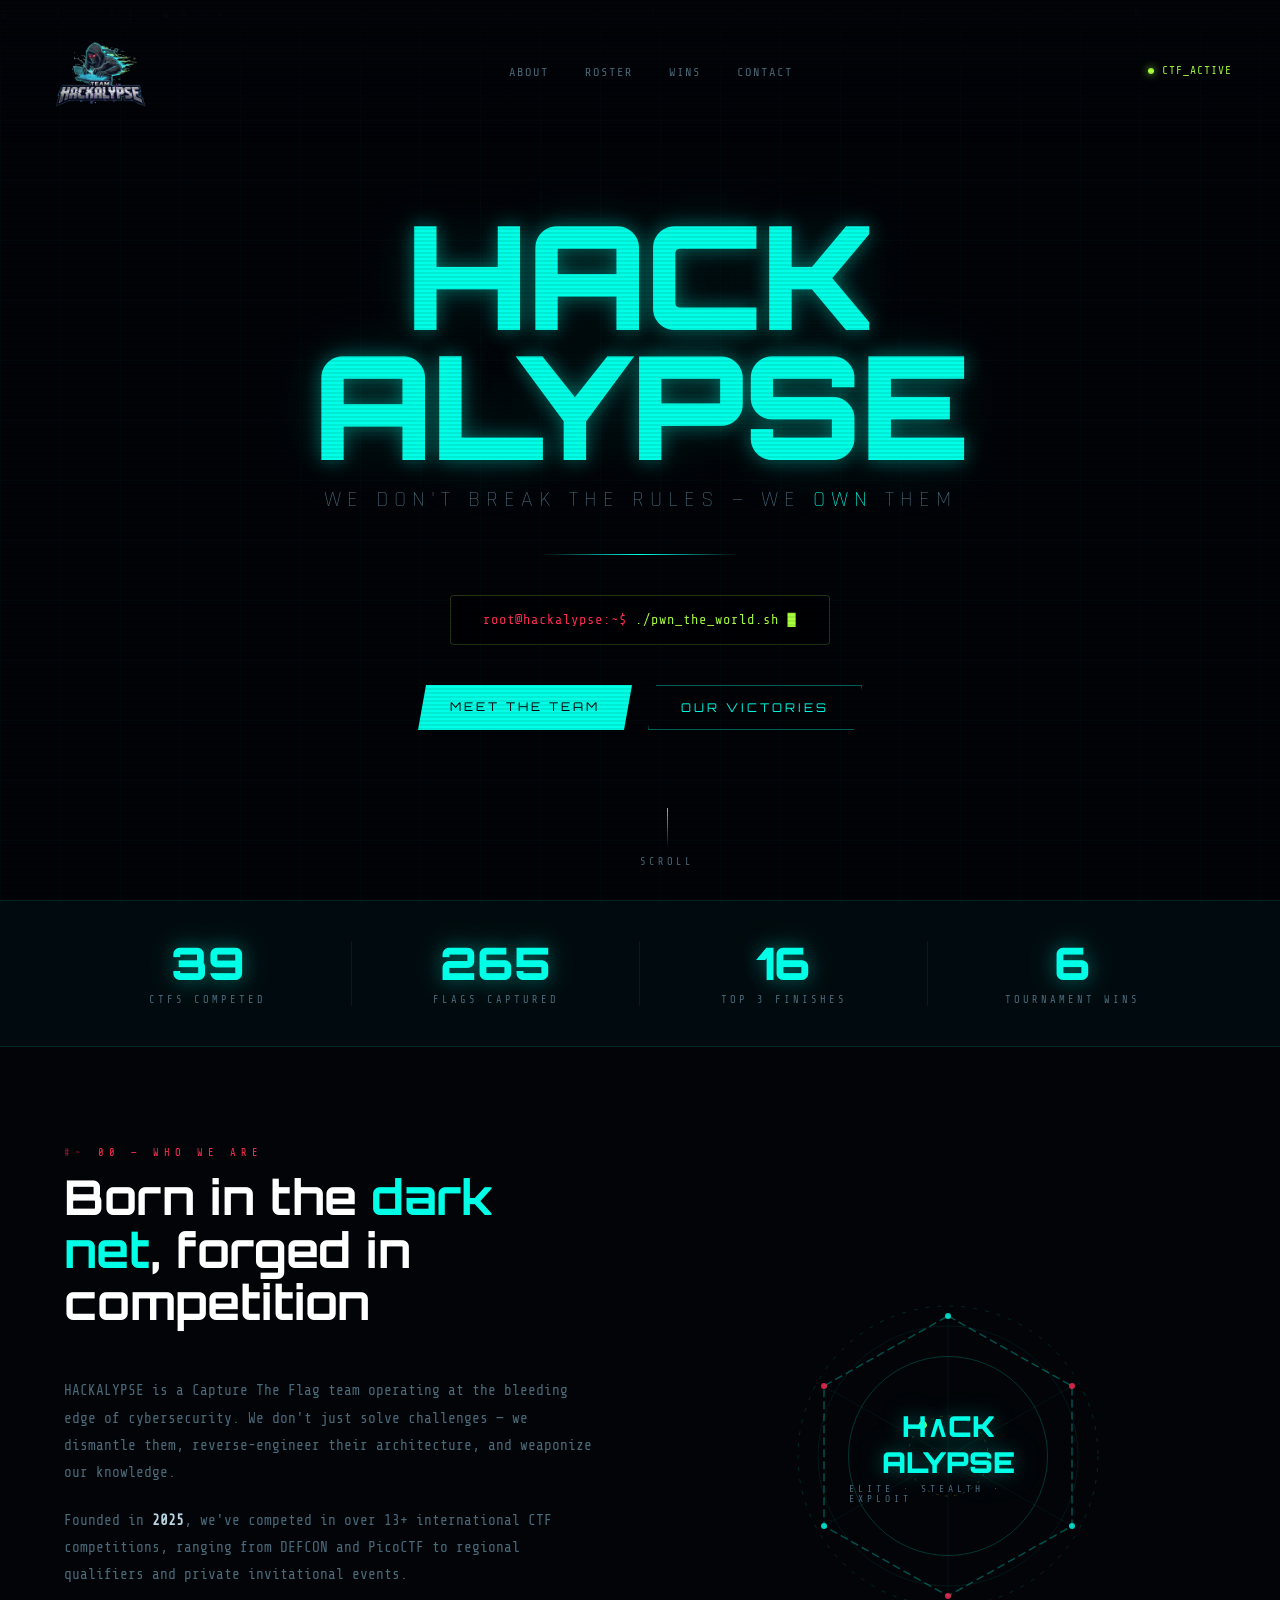
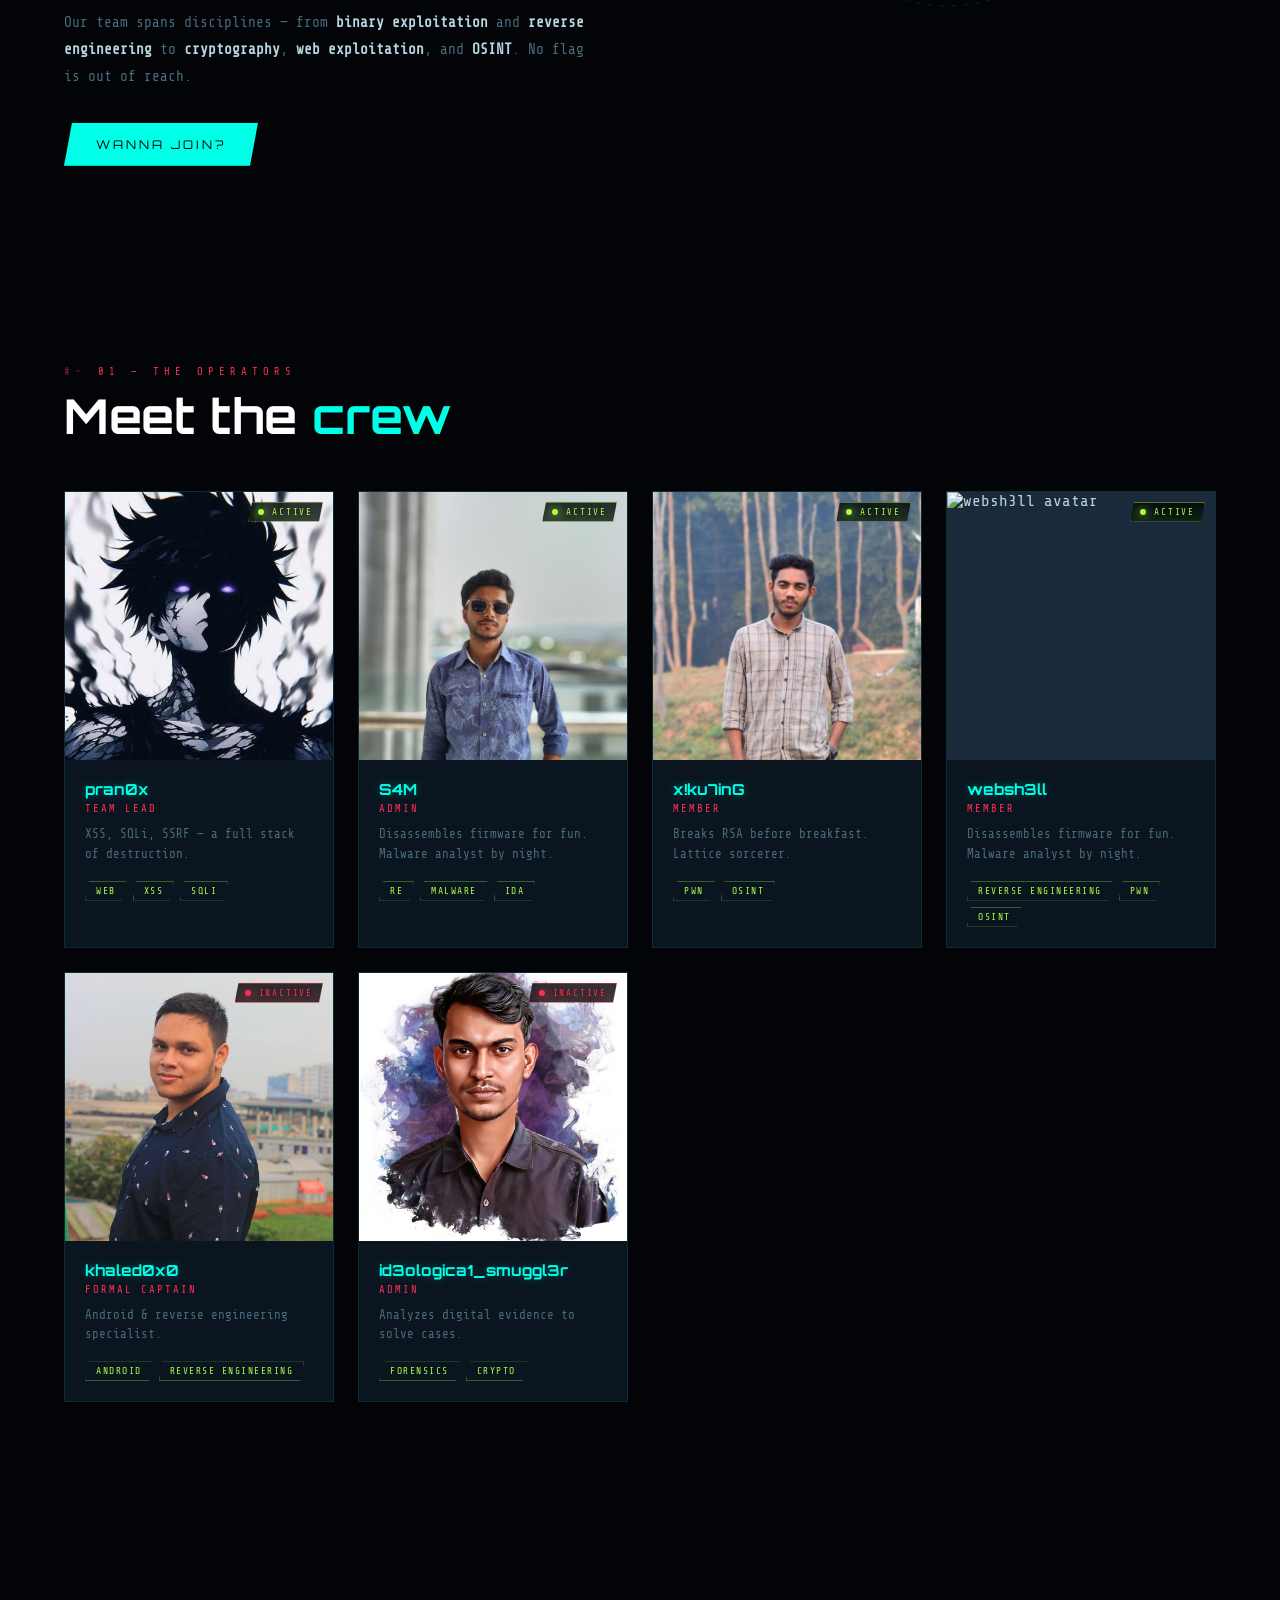
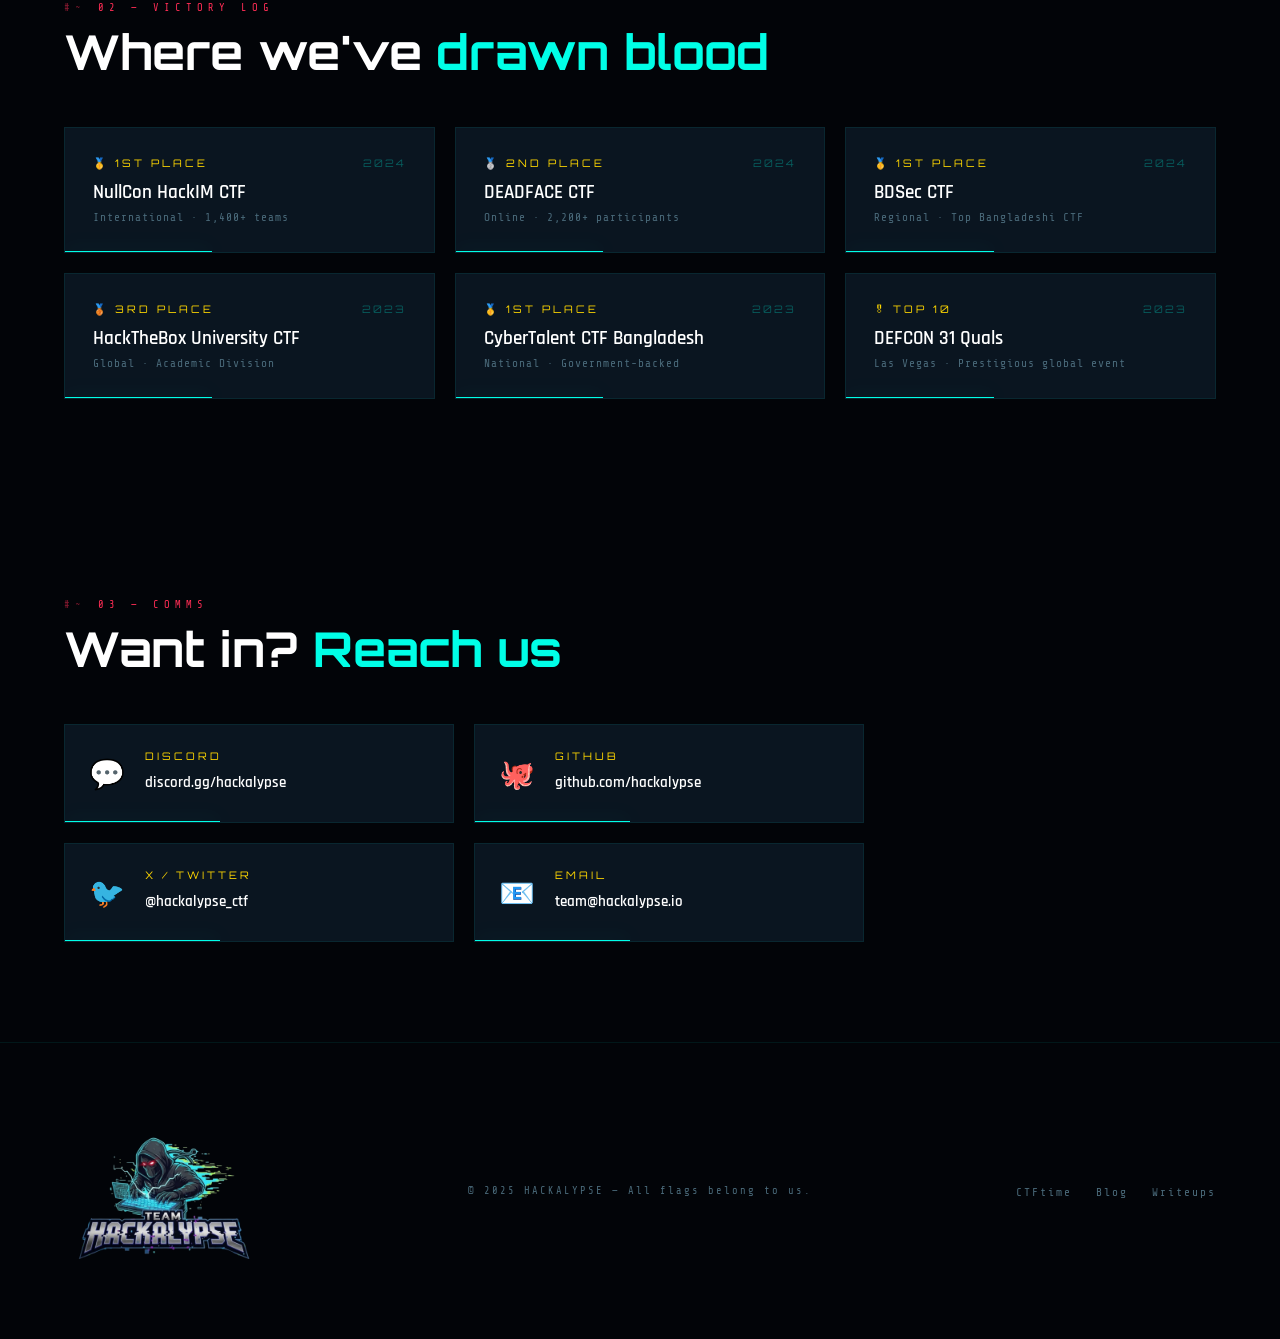
==== index.html @ 8e00c894 "first commit" ====
<!DOCTYPE html>
<html lang="en">
<head>
<meta charset="UTF-8">
<meta name="viewport" content="width=device-width, initial-scale=1.0">
<title>HACKALYPSE — Elite CTF Team</title>
<link href="https://fonts.googleapis.com/css2?family=Orbitron:wght@400;700;900&family=Share+Tech+Mono&family=Rajdhani:wght@300;400;600&display=swap" rel="stylesheet">
<style>
  :root {
    --black: #020408;
    --deep: #060d14;
    --panel: #0a1520;
    --neon: #00ffe7;
    --acid: #a8ff3e;
    --blood: #ff2d55;
    --gold: #ffd700;
    --dim: #1a2a3a;
    --muted: #4a6a7a;
    --text: #b8d4e0;
    --glow: 0 0 20px rgba(0,255,231,0.4), 0 0 60px rgba(0,255,231,0.15);
    --glow-acid: 0 0 20px rgba(168,255,62,0.4), 0 0 60px rgba(168,255,62,0.1);
  }

  *, *::before, *::after { box-sizing: border-box; margin: 0; padding: 0; }

  html { scroll-behavior: smooth; }

  body {
    background: var(--black);
    color: var(--text);
    font-family: 'Share Tech Mono', monospace;
    overflow-x: hidden;
    cursor: crosshair;
  }

  /* ─── CANVAS RAIN ─── */
  #rain-canvas {
    position: fixed;
    top: 0; left: 0;
    width: 100%; height: 100%;
    z-index: 0;
    opacity: 0.12;
    pointer-events: none;
  }

  /* ─── SCANLINES OVERLAY ─── */
  body::after {
    content: '';
    position: fixed;
    inset: 0;
    background: repeating-linear-gradient(
      0deg,
      transparent,
      transparent 2px,
      rgba(0,0,0,0.08) 2px,
      rgba(0,0,0,0.08) 4px
    );
    pointer-events: none;
    z-index: 9999;
  }

  /* ─── NAV ─── */
  nav {
    position: fixed;
    top: 0; left: 0; right: 0;
    z-index: 1000;
    display: flex;
    align-items: center;
    justify-content: space-between;
    padding: 18px 48px;
    background: linear-gradient(180deg, rgba(2,4,8,0.96) 0%, transparent 100%);
    border-bottom: 0px solid rgba(0,255,231,0.08);
  }

  .nav-logo {
    font-family: 'Orbitron', monospace;
    font-weight: 900;
    font-size: 1.2rem;
    color: var(--neon);
    letter-spacing: 4px;
    text-shadow: var(--glow);
    text-decoration: none;
    display: flex;
    align-items: center;
    line-height: 0;
  }

  .nav-logo span { color: var(--blood); }

  .nav-logo img {
    width: auto;
    height: 105px;
    display: block;
    object-fit: contain;
  }

  .nav-links {
    display: flex;
    gap: 36px;
    list-style: none;
  }

  .nav-links a {
    color: var(--muted);
    text-decoration: none;
    font-size: 0.75rem;
    letter-spacing: 2px;
    text-transform: uppercase;
    transition: color 0.3s;
    position: relative;
  }

  .nav-links a::after {
    content: '';
    position: absolute;
    bottom: -4px; left: 0;
    width: 0; height: 1px;
    background: var(--neon);
    transition: width 0.3s;
    box-shadow: var(--glow);
  }

  .nav-links a:hover { color: var(--neon); }
  .nav-links a:hover::after { width: 100%; }

  .nav-status {
    display: flex;
    align-items: center;
    gap: 8px;
    font-size: 0.7rem;
    color: var(--acid);
    letter-spacing: 1px;
  }

  .status-dot {
    width: 6px; height: 6px;
    border-radius: 50%;
    background: var(--acid);
    box-shadow: 0 0 8px var(--acid);
    animation: pulse 1.5s infinite;
  }

  @keyframes pulse { 0%,100%{opacity:1;} 50%{opacity:0.3;} }

  /* ─── HERO ─── */
  #hero {
    position: relative;
    min-height: 100vh;
    display: flex;
    flex-direction: column;
    align-items: center;
    justify-content: center;
    text-align: center;
    z-index: 1;
    padding: 100px 24px 60px;
    overflow: hidden;
  }

  .hero-badge {
    font-size: 0.7rem;
    letter-spacing: 4px;
    color: var(--acid);
    text-transform: uppercase;
    margin-bottom: 24px;
    opacity: 0;
    animation: fadeUp 0.8s 0.3s forwards;
  }

  .hero-title {
    font-family: 'Orbitron', monospace;
    font-weight: 900;
    font-size: clamp(4rem, 12vw, 9rem);
    line-height: 0.9;
    color: var(--neon);
    text-shadow: var(--glow);
    position: relative;
    opacity: 0;
    animation: fadeUp 0.8s 0.5s forwards, glitch 8s 2s infinite;
    letter-spacing: -2px;
  }

  @keyframes glitch {
    0%,90%,100% { text-shadow: var(--glow); transform: none; }
    92% { text-shadow: -3px 0 var(--blood), 3px 0 var(--acid); transform: skewX(-1deg); }
    94% { text-shadow: 3px 0 var(--blood), -3px 0 var(--acid); transform: skewX(1deg); }
    96% { text-shadow: var(--glow); transform: none; }
    98% { text-shadow: -2px 0 var(--blood); transform: translateX(2px); }
  }

  .hero-subtitle {
    font-family: 'Rajdhani', sans-serif;
    font-size: clamp(1rem, 2.5vw, 1.4rem);
    font-weight: 300;
    color: var(--muted);
    letter-spacing: 6px;
    margin-top: 16px;
    text-transform: uppercase;
    opacity: 0;
    animation: fadeUp 0.8s 0.7s forwards;
  }

  .hero-subtitle em { color: var(--neon); font-style: normal; }

  .hero-divider {
    width: 200px; height: 1px;
    background: linear-gradient(90deg, transparent, var(--neon), transparent);
    margin: 40px auto;
    opacity: 0;
    animation: fadeUp 0.8s 0.9s forwards;
  }

  .hero-terminal {
    font-size: 0.85rem;
    color: var(--acid);
    background: rgba(0,0,0,0.4);
    border: 1px solid rgba(168,255,62,0.2);
    padding: 16px 32px;
    border-radius: 4px;
    letter-spacing: 1px;
    opacity: 0;
    animation: fadeUp 0.8s 1.1s forwards;
  }

  .hero-terminal .prompt { color: var(--blood); }
  .cursor { animation: blink 1s step-end infinite; }
  @keyframes blink { 50%{opacity:0;} }

  .hero-cta {
    display: flex;
    gap: 16px;
    margin-top: 40px;
    opacity: 0;
    animation: fadeUp 0.8s 1.3s forwards;
  }

  .btn-primary {
    font-family: 'Orbitron', monospace;
    font-size: 0.75rem;
    letter-spacing: 3px;
    text-transform: uppercase;
    color: var(--black);
    background: var(--neon);
    border: none;
    padding: 14px 32px;
    cursor: pointer;
    clip-path: polygon(8px 0%, 100% 0%, calc(100% - 8px) 100%, 0% 100%);
    transition: all 0.2s;
    text-decoration: none;
    box-shadow: var(--glow);
  }

  .btn-primary:hover {
    background: var(--acid);
    transform: translateY(-2px);
  }

  .btn-ghost {
    font-family: 'Orbitron', monospace;
    font-size: 0.75rem;
    letter-spacing: 3px;
    text-transform: uppercase;
    color: var(--neon);
    background: transparent;
    border: 1px solid rgba(0,255,231,0.4);
    padding: 14px 32px;
    cursor: pointer;
    clip-path: polygon(8px 0%, 100% 0%, calc(100% - 8px) 100%, 0% 100%);
    transition: all 0.2s;
    text-decoration: none;
  }

  .btn-ghost:hover {
    border-color: var(--neon);
    background: rgba(0,255,231,0.07);
    transform: translateY(-2px);
  }

  .scroll-hint {
    position: absolute;
    bottom: 32px;
    left: 50%;
    transform: translateX(-50%);
    display: flex;
    flex-direction: column;
    align-items: center;
    gap: 8px;
    font-size: 0.65rem;
    color: var(--muted);
    letter-spacing: 3px;
    text-transform: uppercase;
    animation: fadeUp 1s 2s forwards;
    opacity: 0;
  }

  .scroll-line {
    width: 1px; height: 40px;
    background: linear-gradient(180deg, var(--neon), transparent);
    animation: scrollDown 1.8s infinite;
  }

  @keyframes scrollDown {
    0%{transform:scaleY(0);transform-origin:top;}
    50%{transform:scaleY(1);transform-origin:top;}
    51%{transform:scaleY(1);transform-origin:bottom;}
    100%{transform:scaleY(0);transform-origin:bottom;}
  }

  @keyframes fadeUp {
    from { opacity:0; transform:translateY(30px); }
    to   { opacity:1; transform:translateY(0); }
  }

  /* ─── STATS STRIP ─── */
  .stats-strip {
    position: relative;
    z-index: 1;
    border-top: 1px solid rgba(0,255,231,0.1);
    border-bottom: 1px solid rgba(0,255,231,0.1);
    background: rgba(0,255,231,0.03);
    display: grid;
    grid-template-columns: repeat(4, 1fr);
    padding: 40px 64px;
  }

  .stat-item {
    text-align: center;
    border-right: 1px solid rgba(0,255,231,0.08);
    padding: 0 24px;
  }
  .stat-item:last-child { border-right: none; }

  .stat-number {
    font-family: 'Orbitron', monospace;
    font-size: 2.8rem;
    font-weight: 900;
    color: var(--neon);
    text-shadow: var(--glow);
    line-height: 1;
  }

  .stat-label {
    font-size: 0.65rem;
    letter-spacing: 3px;
    color: var(--muted);
    text-transform: uppercase;
    margin-top: 8px;
  }

  /* ─── SECTIONS ─── */
  section {
    position: relative;
    z-index: 1;
    padding: 100px 64px;
    max-width: 1400px;
    margin: 0 auto;
  }

  .section-tag {
    font-size: 0.65rem;
    letter-spacing: 5px;
    color: var(--blood);
    text-transform: uppercase;
    margin-bottom: 12px;
    display: flex;
    align-items: center;
    gap: 12px;
  }

  .section-tag::before {
    content: '#~';
    opacity: 0.5;
  }

  .section-title {
    font-family: 'Orbitron', monospace;
    font-size: clamp(1.8rem, 4vw, 3rem);
    font-weight: 700;
    color: #fff;
    line-height: 1.1;
    margin-bottom: 48px;
  }

  .section-title span { color: var(--neon); }

  /* ─── TEAM GRID ─── */
  .team-grid {
    display: grid;
    grid-template-columns: repeat(auto-fill, minmax(240px, 1fr));
    gap: 24px;
  }

  .member-card {
    background: var(--panel);
    border: 1px solid rgba(0,255,231,0.1);
    padding: 0;
    overflow: hidden;
    position: relative;
    transition: all 0.35s cubic-bezier(0.16,1,0.3,1);
    cursor: pointer;
  }

  .member-card::before {
    content: '';
    position: absolute;
    top: 0; left: 0; right: 0;
    height: 2px;
    background: linear-gradient(90deg, var(--blood), var(--neon));
    transform: scaleX(0);
    transform-origin: left;
    transition: transform 0.4s;
  }

  .member-card:hover {
    border-color: rgba(0,255,231,0.4);
    transform: translateY(-8px);
    box-shadow: 0 20px 60px rgba(0,0,0,0.6), 0 0 30px rgba(0,255,231,0.1);
  }

  .member-card:hover::before { transform: scaleX(1); }

  .member-avatar {
    width: 100%;
    aspect-ratio: 1;
    display: block;
    background: var(--dim);
    position: relative;
    overflow: hidden;
  }

  .member-avatar svg {
    width: 100%;
    height: 100%;
  }

  .member-avatar img {
    width: 100%;
    height: 100%;
    display: block;
    object-fit: cover;
  }

  .member-info {
    padding: 20px;
  }

  .member-handle {
    font-family: 'Orbitron', monospace;
    font-size: 0.95rem;
    font-weight: 700;
    color: var(--neon);
    text-shadow: 0 0 10px rgba(0,255,231,0.3);
    margin-bottom: 4px;
  }

  .member-role {
    font-size: 0.65rem;
    letter-spacing: 2px;
    color: var(--blood);
    text-transform: uppercase;
    margin-bottom: 10px;
  }

  .member-status {
    display: inline-flex;
    align-items: center;
    gap: 8px;
    font-size: 0.58rem;
    letter-spacing: 1.8px;
    text-transform: uppercase;
    border: 1px solid rgba(184,212,224,0.25);
    color: #eaf6ff;
    padding: 4px 9px;
    background: rgba(2,4,8,0.72);
    backdrop-filter: blur(6px);
    -webkit-backdrop-filter: blur(6px);
    text-shadow: 0 1px 4px rgba(0,0,0,0.75);
    box-shadow: 0 6px 14px rgba(0,0,0,0.4);
    clip-path: polygon(4px 0%, 100% 0%, calc(100% - 4px) 100%, 0% 100%);
    position: absolute;
    top: 10px;
    right: 10px;
    z-index: 2;
  }

  .member-status .dot {
    width: 6px;
    height: 6px;
    border-radius: 50%;
    display: inline-block;
  }

  .member-status.online {
    border-color: rgba(168,255,62,0.4);
    color: var(--acid);
    background: linear-gradient(180deg, rgba(2,4,8,0.82), rgba(17,34,16,0.84));
  }

  .member-status.online .dot {
    background: var(--acid);
    box-shadow: 0 0 10px rgba(168,255,62,0.9);
  }

  .member-status.offline {
    border-color: rgba(255,45,85,0.45);
    color: var(--blood);
    background: linear-gradient(180deg, rgba(2,4,8,0.82), rgba(40,12,18,0.84));
  }

  .member-status.offline .dot {
    background: var(--blood);
    box-shadow: 0 0 10px rgba(255,45,85,0.7);
  }

  .member-bio {
    font-size: 0.78rem;
    color: var(--muted);
    line-height: 1.6;
    margin-bottom: 16px;
  }

  .member-tags {
    display: flex;
    flex-wrap: wrap;
    gap: 6px;
  }

  .tag {
    font-size: 0.6rem;
    letter-spacing: 1.5px;
    padding: 4px 10px;
    border: 1px solid rgba(168,255,62,0.3);
    color: var(--acid);
    text-transform: uppercase;
    clip-path: polygon(4px 0%, 100% 0%, calc(100% - 4px) 100%, 0% 100%);
  }

  /* ─── ABOUT SPLIT ─── */
  .about-grid {
    display: grid;
    grid-template-columns: 1fr 1fr;
    gap: 80px;
    align-items: center;
  }

  .about-text p {
    color: var(--muted);
    line-height: 1.9;
    font-size: 0.9rem;
    margin-bottom: 20px;
  }

  .about-text strong { color: var(--text); }

  .about-visual {
    position: relative;
    display: flex;
    align-items: center;
    justify-content: center;
  }

  .hex-ring {
    width: 320px; height: 320px;
    position: relative;
  }

  .hex-ring svg {
    width: 100%; height: 100%;
    animation: rotateSlow 30s linear infinite;
  }

  @keyframes rotateSlow { to{transform:rotate(360deg);} }

  .hex-inner {
    position: absolute;
    inset: 60px;
    border: 1px solid rgba(0,255,231,0.2);
    border-radius: 50%;
    display: flex;
    align-items: center;
    justify-content: center;
    flex-direction: column;
    animation: rotateSlow 30s linear infinite reverse;
  }

  .hex-inner-text {
    font-family: 'Orbitron', monospace;
    font-size: 1.8rem;
    font-weight: 900;
    color: var(--neon);
    text-shadow: var(--glow);
    text-align: center;
  }

  .hex-inner-sub {
    font-size: 0.6rem;
    letter-spacing: 4px;
    color: var(--muted);
    text-transform: uppercase;
    margin-top: 4px;
  }

  /* ─── ACHIEVEMENTS ─── */
  .achieve-list {
    display: grid;
    grid-template-columns: repeat(auto-fill, minmax(320px, 1fr));
    gap: 20px;
  }

  .achieve-card {
    background: var(--panel);
    border: 1px solid rgba(0,255,231,0.08);
    padding: 28px;
    position: relative;
    overflow: hidden;
    transition: all 0.3s;
  }

  .achieve-card::after {
    content: '';
    position: absolute;
    bottom: 0; left: 0;
    width: 40%; height: 1px;
    background: var(--neon);
    box-shadow: var(--glow);
    transition: width 0.4s;
  }

  .achieve-card:hover { border-color: rgba(0,255,231,0.25); }
  .achieve-card:hover::after { width: 100%; }

  .achieve-rank {
    font-family: 'Orbitron', monospace;
    font-size: 0.65rem;
    letter-spacing: 3px;
    color: var(--gold);
    text-transform: uppercase;
    margin-bottom: 10px;
  }

  .achieve-name {
    font-family: 'Rajdhani', sans-serif;
    font-size: 1.2rem;
    font-weight: 600;
    color: #fff;
    margin-bottom: 6px;
  }

  .achieve-meta {
    font-size: 0.7rem;
    color: var(--muted);
    letter-spacing: 1px;
  }

  .achieve-year {
    position: absolute;
    top: 28px; right: 28px;
    font-family: 'Orbitron', monospace;
    font-size: 0.65rem;
    color: rgba(0,255,231,0.3);
    letter-spacing: 2px;
  }

  /* ─── FOOTER ─── */
  footer {
    position: relative;
    z-index: 1;
    border-top: 1px solid rgba(0,255,231,0.08);
    padding: 48px 64px;
    display: flex;
    align-items: center;
    justify-content: space-between;
  }

  .footer-logo {
    font-family: 'Orbitron', monospace;
    font-weight: 900;
    font-size: 1.5rem;
    color: var(--neon);
    text-shadow: var(--glow);
    display: flex;
    align-items: center;
    line-height: 0;
  }

  .footer-logo span { color: var(--blood); }

  .footer-logo img {
    width: auto;
    height: 200px;
    display: block;
    object-fit: contain;
  }

  .footer-copy {
    font-size: 0.65rem;
    color: var(--muted);
    letter-spacing: 2px;
  }

  .footer-links {
    display: flex;
    gap: 24px;
    list-style: none;
  }

  .footer-links a {
    color: var(--muted);
    text-decoration: none;
    font-size: 0.7rem;
    letter-spacing: 2px;
    transition: color 0.3s;
  }
  .footer-links a:hover { color: var(--neon); }

  /* ─── GRID BG ─── */
  .grid-bg {
    position: fixed;
    inset: 0;
    z-index: 0;
    background-image:
      linear-gradient(rgba(0,255,231,0.025) 1px, transparent 1px),
      linear-gradient(90deg, rgba(0,255,231,0.025) 1px, transparent 1px);
    background-size: 60px 60px;
    pointer-events: none;
  }

  /* ─── RESPONSIVE ─── */
  @media (max-width: 768px) {
    nav { padding: 16px 24px; }
    .nav-links { display: none; }
    .stats-strip { grid-template-columns: repeat(2,1fr); padding: 32px 24px; gap: 24px 0; }
    .stat-item:nth-child(2) { border-right: none; }
    section { padding: 64px 24px; }
    .about-grid { grid-template-columns: 1fr; gap: 40px; }
    .about-visual { display: none; }
    footer { flex-direction: column; gap: 24px; text-align: center; }
  }
</style>
</head>
<body>

<canvas id="rain-canvas"></canvas>
<div class="grid-bg"></div>

<!-- NAV -->
<nav>
  <a href="#" class="nav-logo"><img src="/assets/img/logo/logo.png" alt="HACKALYPSE logo" /></a>
  <ul class="nav-links">
    <li><a href="#about">About</a></li>
    <li><a href="#team">roster</a></li>
    <li><a href="#achievements">Wins</a></li>
    <li><a href="#contact">Contact</a></li>
  </ul>
  <div class="nav-status">
    <div class="status-dot"></div>
    CTF_ACTIVE
  </div>
</nav>

<!-- HERO -->
<div id="hero">
  <!-- <div class="hero-badge">↯ Elite Capture The Flag Squad</div> -->
  <h1 class="hero-title">HACK<br>ALYPSE</h1>
  <p class="hero-subtitle">We don't break the rules — we <em>own</em> them</p>
  <div class="hero-divider"></div>
  <div class="hero-terminal">
    <span class="prompt">root@hackalypse:~$</span> ./pwn_the_world.sh <span class="cursor">█</span>
  </div>
  <div class="hero-cta">
    <a href="#team" class="btn-primary">Meet the Team</a>
    <a href="#achievements" class="btn-ghost">Our Victories</a>
  </div>
  <div class="scroll-hint">
    <div class="scroll-line"></div>
    Scroll
  </div>
</div>

<!-- STATS -->
<div class="stats-strip">
  <div class="stat-item">
    <div class="stat-number" data-target="47">10+</div>
    <div class="stat-label">CTFs Competed</div>
  </div>
  <div class="stat-item">
    <div class="stat-number" data-target="312">150+</div>
    <div class="stat-label">Flags Captured</div>
  </div>
  <div class="stat-item">
    <div class="stat-number" data-target="19">5+</div>
    <div class="stat-label">Top 3 Finishes</div>
  </div>
  <div class="stat-item">
    <div class="stat-number" data-target="8">3</div>
    <div class="stat-label">Tournament Wins</div>
  </div>
</div>

<!-- ABOUT -->
<section id="about">
  <div class="about-grid">
    <div class="about-text">
      <div class="section-tag">00 — Who We Are</div>
      <h2 class="section-title">Born in the <span>dark net</span>, forged in competition</h2>
      <p>HACKALYPSE is a Capture The Flag team operating at the bleeding edge of cybersecurity. We don't just solve challenges — we dismantle them, reverse-engineer their architecture, and weaponize our knowledge.</p>
      <p>Founded in <strong>2025</strong>, we've competed in over 13+ international CTF competitions, ranging from DEFCON and PicoCTF to regional qualifiers and private invitational events.</p>
      <p>Our team spans disciplines — from <strong>binary exploitation</strong> and <strong>reverse engineering</strong> to <strong>cryptography</strong>, <strong>web exploitation</strong>, and <strong>OSINT</strong>. No flag is out of reach.</p>
      <div class="hero-cta" style="margin-top:32px;">
        <a href="#contact" class="btn-primary">Wanna Join?</a>
      </div>
    </div>
    <div class="about-visual">
      <div class="hex-ring">
        <svg viewBox="0 0 320 320" fill="none" xmlns="http://www.w3.org/2000/svg">
          <!-- Outer ring dashes -->
          <circle cx="160" cy="160" r="150" stroke="rgba(0,255,231,0.15)" stroke-width="1" stroke-dasharray="4 8"/>
          <circle cx="160" cy="160" r="130" stroke="rgba(0,255,231,0.08)" stroke-width="1"/>
          <!-- Hex shape -->
          <polygon points="160,20 284,90 284,230 160,300 36,230 36,90"
                   stroke="rgba(0,255,231,0.3)" stroke-width="1.5" fill="none" stroke-dasharray="8 4"/>
          <!-- Inner lines -->
          <line x1="160" y1="20" x2="160" y2="300" stroke="rgba(0,255,231,0.06)" stroke-width="1"/>
          <line x1="36" y1="90" x2="284" y2="230" stroke="rgba(0,255,231,0.06)" stroke-width="1"/>
          <line x1="284" y1="90" x2="36" y2="230" stroke="rgba(0,255,231,0.06)" stroke-width="1"/>
          <!-- Dots -->
          <circle cx="160" cy="20" r="3" fill="rgba(0,255,231,0.8)"/>
          <circle cx="284" cy="90" r="3" fill="rgba(255,45,85,0.8)"/>
          <circle cx="284" cy="230" r="3" fill="rgba(0,255,231,0.8)"/>
          <circle cx="160" cy="300" r="3" fill="rgba(255,45,85,0.8)"/>
          <circle cx="36" cy="230" r="3" fill="rgba(0,255,231,0.8)"/>
          <circle cx="36" cy="90" r="3" fill="rgba(255,45,85,0.8)"/>
          <!-- Small orbit -->
          <circle cx="160" cy="160" r="40" stroke="rgba(168,255,62,0.2)" stroke-width="1" stroke-dasharray="3 6"/>
          <circle cx="200" cy="160" r="4" fill="rgba(168,255,62,0.9)">
            <animateTransform attributeName="transform" type="rotate" from="0 160 160" to="360 160 160" dur="4s" repeatCount="indefinite"/>
          </circle>
        </svg>
        <div class="hex-inner">
          <div class="hex-inner-text">H∧CK</div>
          <div class="hex-inner-text">ALYPSE</div>
          <div class="hex-inner-sub">Elite · Stealth · Exploit</div>
        </div>
      </div>
    </div>
  </div>
</section>

<!-- TEAM -->
<section id="team">
  <div class="section-tag">01 — The Operators</div>
  <h2 class="section-title">Meet the <span>crew</span></h2>
  <div class="team-grid" id="team-grid"></div>
</section>

<!-- ACHIEVEMENTS -->
<section id="achievements">
  <div class="section-tag">02 — Victory Log</div>
  <h2 class="section-title">Where we've <span>drawn blood</span></h2>
  <div class="achieve-list">
    <div class="achieve-card">
      <div class="achieve-year">2024</div>
      <div class="achieve-rank">🥇 1st Place</div>
      <div class="achieve-name">NullCon HackIM CTF</div>
      <div class="achieve-meta">International · 1,400+ teams</div>
    </div>
    <div class="achieve-card">
      <div class="achieve-year">2024</div>
      <div class="achieve-rank">🥈 2nd Place</div>
      <div class="achieve-name">DEADFACE CTF</div>
      <div class="achieve-meta">Online · 2,200+ participants</div>
    </div>
    <div class="achieve-card">
      <div class="achieve-year">2024</div>
      <div class="achieve-rank">🥇 1st Place</div>
      <div class="achieve-name">BDSec CTF</div>
      <div class="achieve-meta">Regional · Top Bangladeshi CTF</div>
    </div>
    <div class="achieve-card">
      <div class="achieve-year">2023</div>
      <div class="achieve-rank">🥉 3rd Place</div>
      <div class="achieve-name">HackTheBox University CTF</div>
      <div class="achieve-meta">Global · Academic Division</div>
    </div>
    <div class="achieve-card">
      <div class="achieve-year">2023</div>
      <div class="achieve-rank">🥇 1st Place</div>
      <div class="achieve-name">CyberTalent CTF Bangladesh</div>
      <div class="achieve-meta">National · Government-backed</div>
    </div>
    <div class="achieve-card">
      <div class="achieve-year">2023</div>
      <div class="achieve-rank">🎖 Top 10</div>
      <div class="achieve-name">DEFCON 31 Quals</div>
      <div class="achieve-meta">Las Vegas · Prestigious global event</div>
    </div>
  </div>
</section>

<!-- CONTACT -->
<section id="contact">
  <div class="section-tag">03 — Comms</div>
  <h2 class="section-title">Want in? <span>Reach us</span></h2>
  <div style="display:grid;grid-template-columns:repeat(auto-fit,minmax(260px,1fr));gap:20px;max-width:800px;">
    <div class="achieve-card" style="display:flex;align-items:center;gap:20px;padding:24px;">
      <div style="font-size:1.8rem;">💬</div>
      <div>
        <div class="achieve-rank">Discord</div>
        <div class="achieve-name" style="font-size:0.95rem;">discord.gg/hackalypse</div>
      </div>
    </div>
    <div class="achieve-card" style="display:flex;align-items:center;gap:20px;padding:24px;">
      <div style="font-size:1.8rem;">🐙</div>
      <div>
        <div class="achieve-rank">GitHub</div>
        <div class="achieve-name" style="font-size:0.95rem;">github.com/hackalypse</div>
      </div>
    </div>
    <div class="achieve-card" style="display:flex;align-items:center;gap:20px;padding:24px;">
      <div style="font-size:1.8rem;">🐦</div>
      <div>
        <div class="achieve-rank">X / Twitter</div>
        <div class="achieve-name" style="font-size:0.95rem;">@hackalypse_ctf</div>
      </div>
    </div>
    <div class="achieve-card" style="display:flex;align-items:center;gap:20px;padding:24px;">
      <div style="font-size:1.8rem;">📧</div>
      <div>
        <div class="achieve-rank">Email</div>
        <div class="achieve-name" style="font-size:0.95rem;">team@hackalypse.io</div>
      </div>
    </div>
  </div>
</section>

<!-- FOOTER -->
<footer>
  <div class="footer-logo"><img src="/assets/img/logo/logo.png" alt="HACKALYPSE logo" /></div>
  <div class="footer-copy">© 2025 HACKALYPSE — All flags belong to us.</div>
  <ul class="footer-links">
    <li><a href="#">CTFtime</a></li>
    <li><a href="#">Blog</a></li>
    <li><a href="#">Writeups</a></li>
  </ul>
</footer>

<script src="./assets/script.js"></script>
</body>
</html>
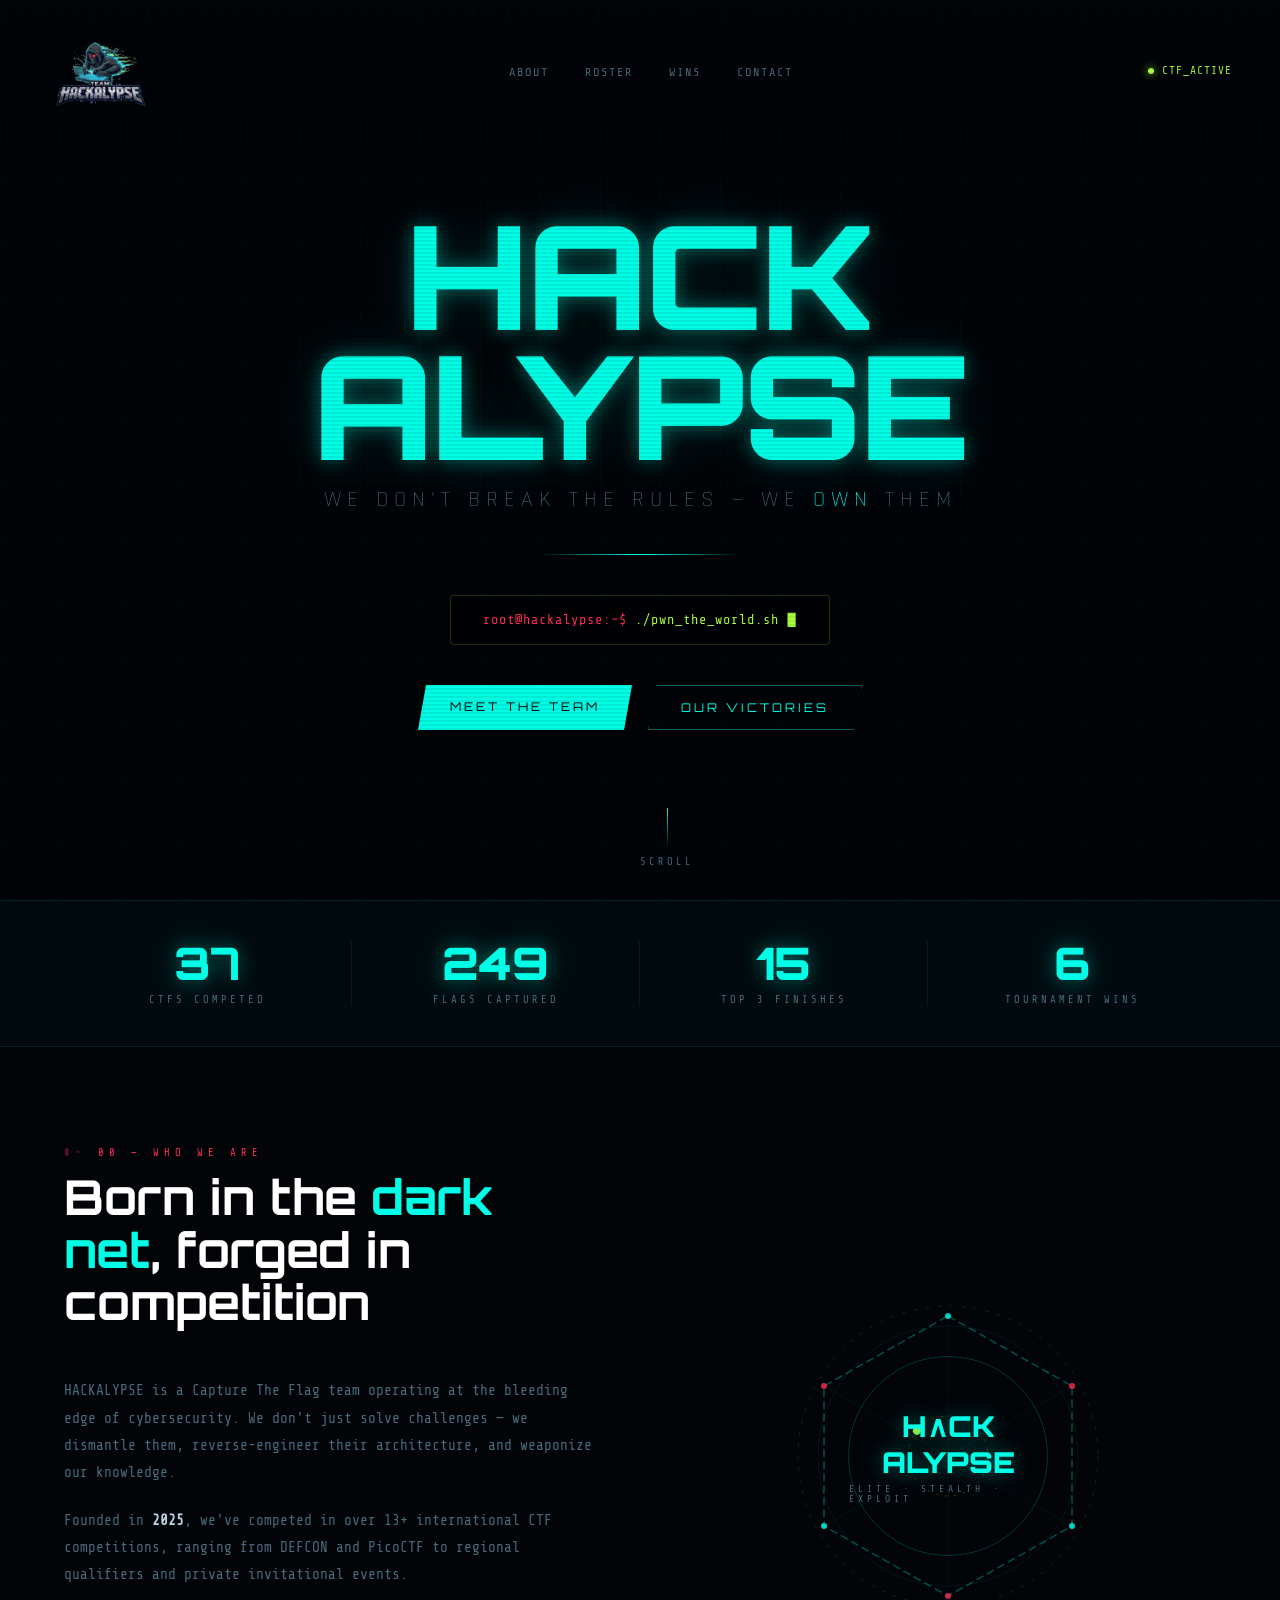
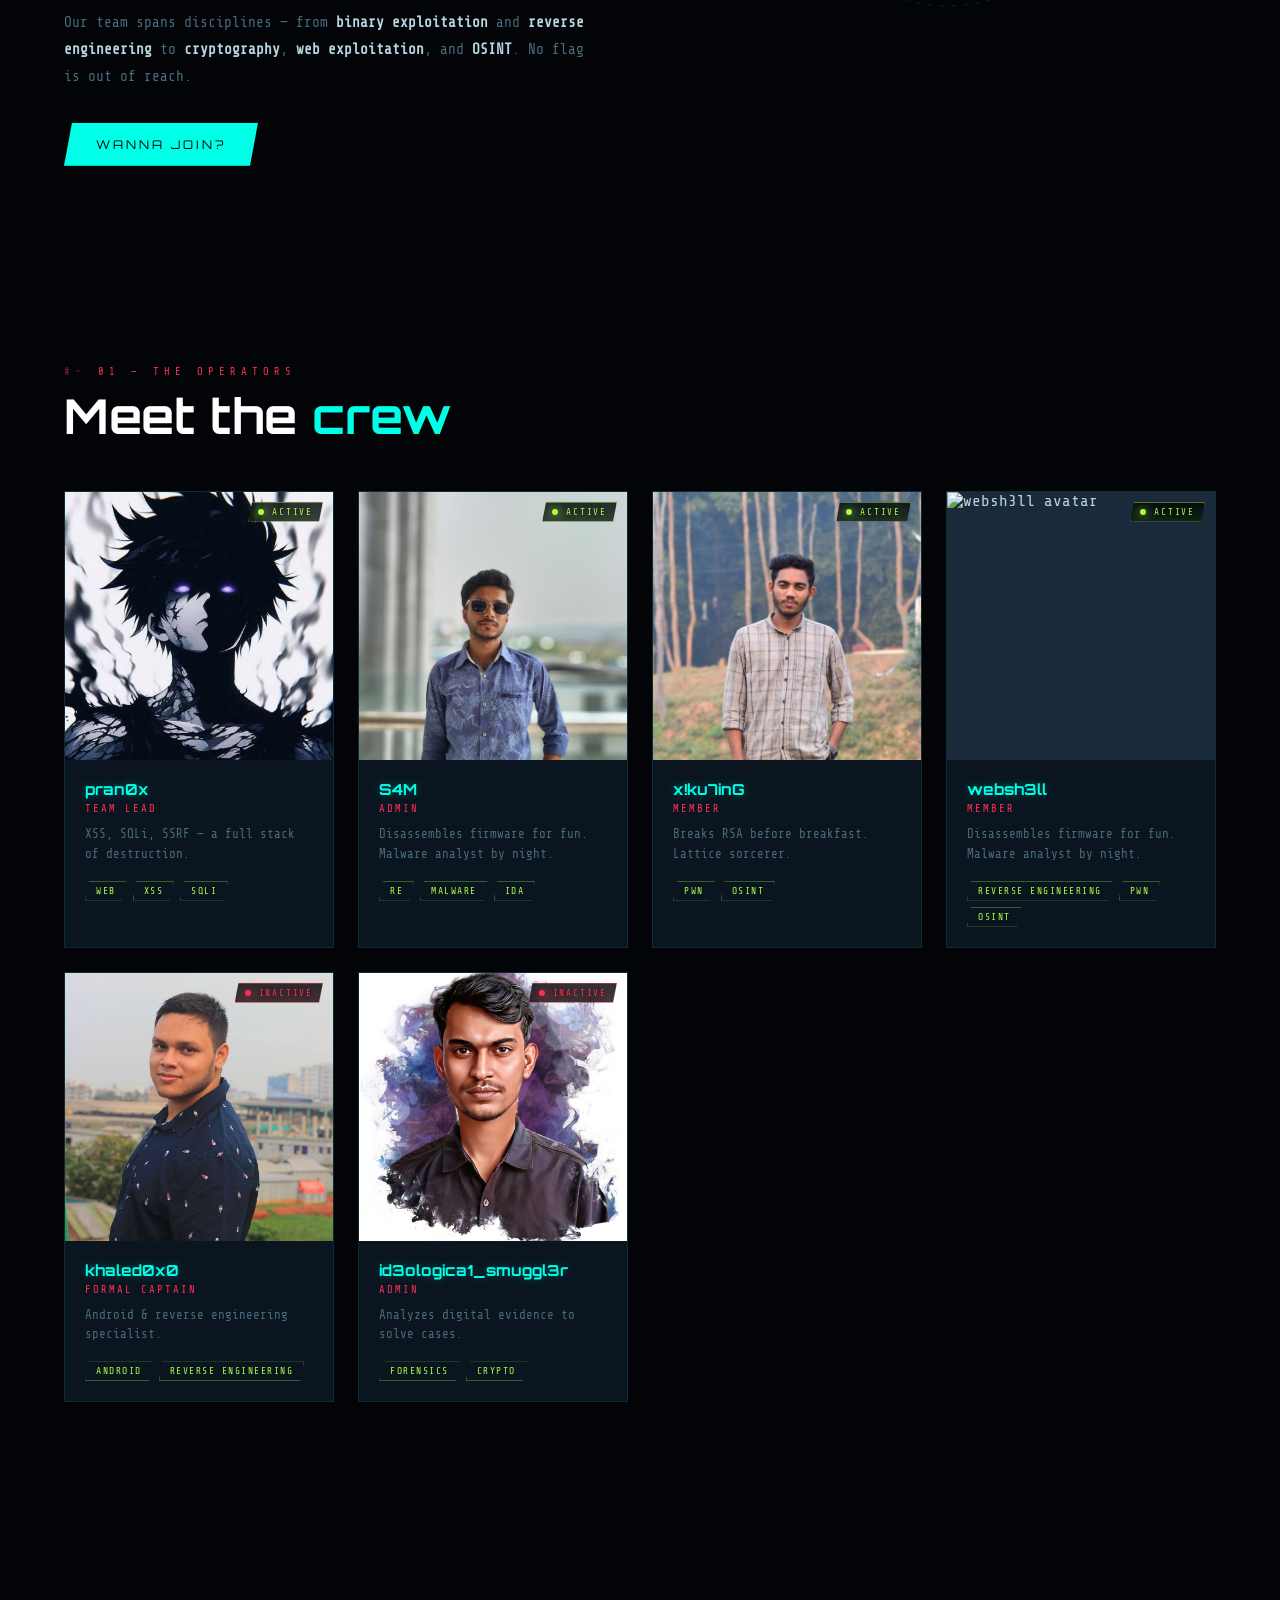
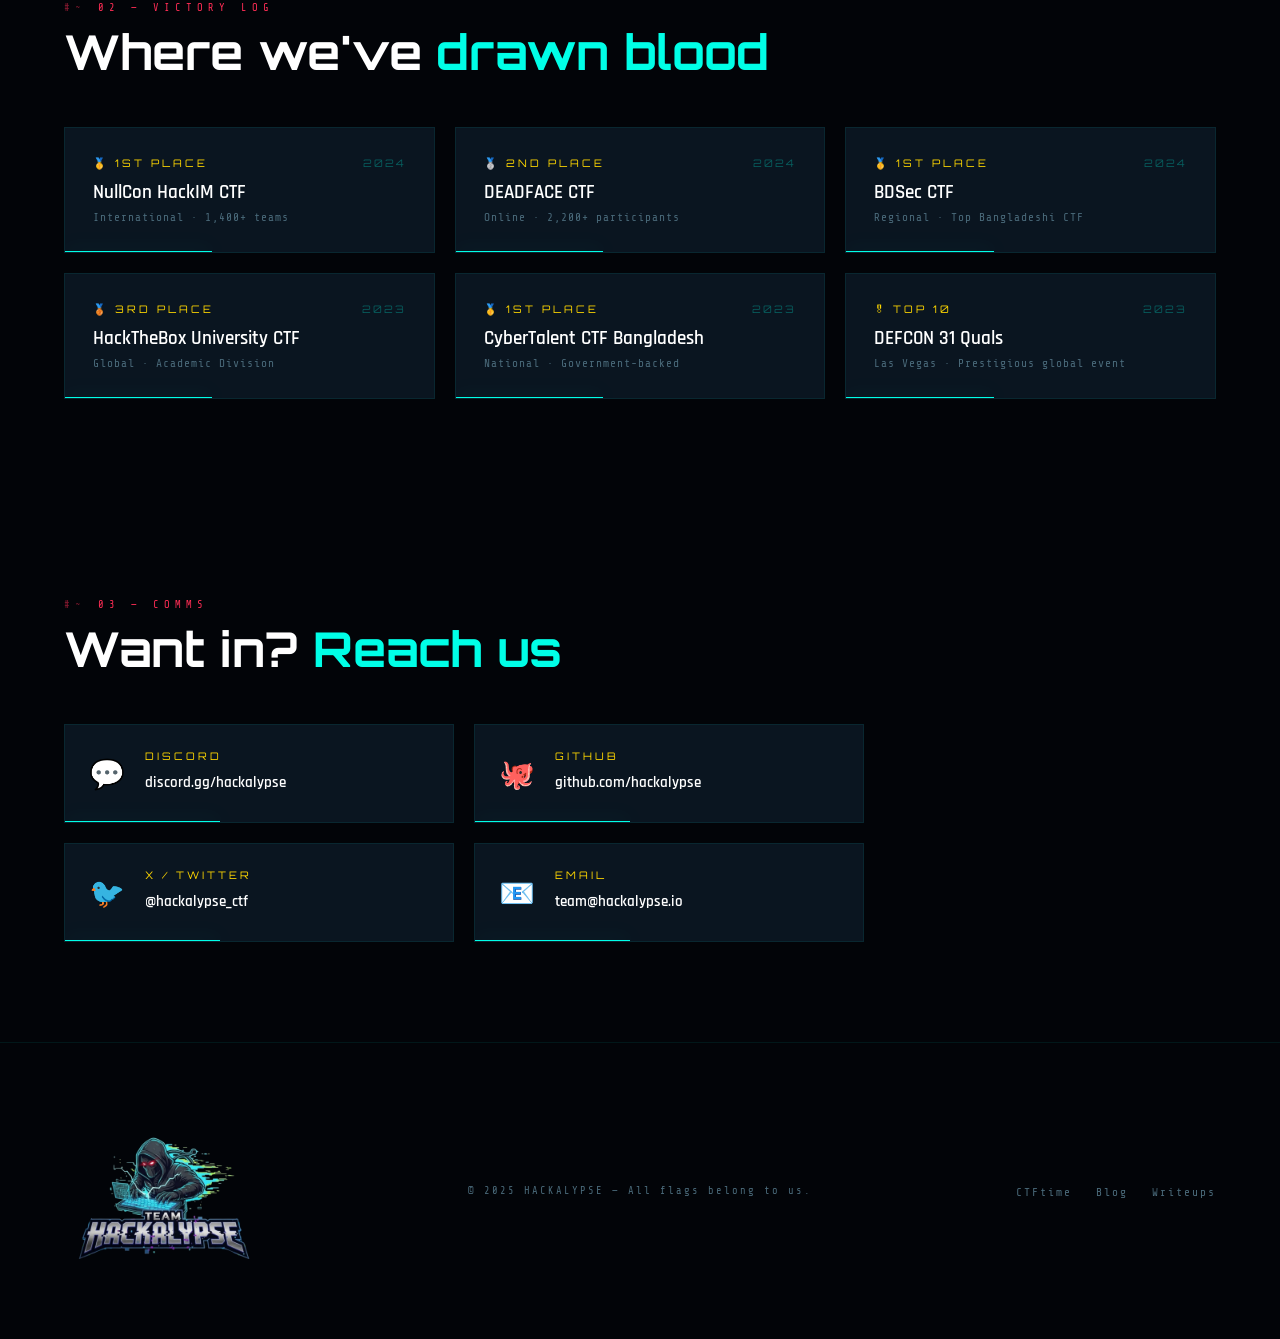
==== commit 967126a4: "Refactor: Move inline styles to external stylesheet for better maintainability Co-authored-by: Copil" ====
--- a/index.html
+++ b/index.html
@@ -5,737 +5,7 @@
 <meta name="viewport" content="width=device-width, initial-scale=1.0">
 <title>HACKALYPSE — Elite CTF Team</title>
 <link href="https://fonts.googleapis.com/css2?family=Orbitron:wght@400;700;900&family=Share+Tech+Mono&family=Rajdhani:wght@300;400;600&display=swap" rel="stylesheet">
-<style>
-  :root {
-    --black: #020408;
-    --deep: #060d14;
-    --panel: #0a1520;
-    --neon: #00ffe7;
-    --acid: #a8ff3e;
-    --blood: #ff2d55;
-    --gold: #ffd700;
-    --dim: #1a2a3a;
-    --muted: #4a6a7a;
-    --text: #b8d4e0;
-    --glow: 0 0 20px rgba(0,255,231,0.4), 0 0 60px rgba(0,255,231,0.15);
-    --glow-acid: 0 0 20px rgba(168,255,62,0.4), 0 0 60px rgba(168,255,62,0.1);
-  }
-
-  *, *::before, *::after { box-sizing: border-box; margin: 0; padding: 0; }
-
-  html { scroll-behavior: smooth; }
-
-  body {
-    background: var(--black);
-    color: var(--text);
-    font-family: 'Share Tech Mono', monospace;
-    overflow-x: hidden;
-    cursor: crosshair;
-  }
-
-  /* ─── CANVAS RAIN ─── */
-  #rain-canvas {
-    position: fixed;
-    top: 0; left: 0;
-    width: 100%; height: 100%;
-    z-index: 0;
-    opacity: 0.12;
-    pointer-events: none;
-  }
-
-  /* ─── SCANLINES OVERLAY ─── */
-  body::after {
-    content: '';
-    position: fixed;
-    inset: 0;
-    background: repeating-linear-gradient(
-      0deg,
-      transparent,
-      transparent 2px,
-      rgba(0,0,0,0.08) 2px,
-      rgba(0,0,0,0.08) 4px
-    );
-    pointer-events: none;
-    z-index: 9999;
-  }
-
-  /* ─── NAV ─── */
-  nav {
-    position: fixed;
-    top: 0; left: 0; right: 0;
-    z-index: 1000;
-    display: flex;
-    align-items: center;
-    justify-content: space-between;
-    padding: 18px 48px;
-    background: linear-gradient(180deg, rgba(2,4,8,0.96) 0%, transparent 100%);
-    border-bottom: 0px solid rgba(0,255,231,0.08);
-  }
-
-  .nav-logo {
-    font-family: 'Orbitron', monospace;
-    font-weight: 900;
-    font-size: 1.2rem;
-    color: var(--neon);
-    letter-spacing: 4px;
-    text-shadow: var(--glow);
-    text-decoration: none;
-    display: flex;
-    align-items: center;
-    line-height: 0;
-  }
-
-  .nav-logo span { color: var(--blood); }
-
-  .nav-logo img {
-    width: auto;
-    height: 105px;
-    display: block;
-    object-fit: contain;
-  }
-
-  .nav-links {
-    display: flex;
-    gap: 36px;
-    list-style: none;
-  }
-
-  .nav-links a {
-    color: var(--muted);
-    text-decoration: none;
-    font-size: 0.75rem;
-    letter-spacing: 2px;
-    text-transform: uppercase;
-    transition: color 0.3s;
-    position: relative;
-  }
-
-  .nav-links a::after {
-    content: '';
-    position: absolute;
-    bottom: -4px; left: 0;
-    width: 0; height: 1px;
-    background: var(--neon);
-    transition: width 0.3s;
-    box-shadow: var(--glow);
-  }
-
-  .nav-links a:hover { color: var(--neon); }
-  .nav-links a:hover::after { width: 100%; }
-
-  .nav-status {
-    display: flex;
-    align-items: center;
-    gap: 8px;
-    font-size: 0.7rem;
-    color: var(--acid);
-    letter-spacing: 1px;
-  }
-
-  .status-dot {
-    width: 6px; height: 6px;
-    border-radius: 50%;
-    background: var(--acid);
-    box-shadow: 0 0 8px var(--acid);
-    animation: pulse 1.5s infinite;
-  }
-
-  @keyframes pulse { 0%,100%{opacity:1;} 50%{opacity:0.3;} }
-
-  /* ─── HERO ─── */
-  #hero {
-    position: relative;
-    min-height: 100vh;
-    display: flex;
-    flex-direction: column;
-    align-items: center;
-    justify-content: center;
-    text-align: center;
-    z-index: 1;
-    padding: 100px 24px 60px;
-    overflow: hidden;
-  }
-
-  .hero-badge {
-    font-size: 0.7rem;
-    letter-spacing: 4px;
-    color: var(--acid);
-    text-transform: uppercase;
-    margin-bottom: 24px;
-    opacity: 0;
-    animation: fadeUp 0.8s 0.3s forwards;
-  }
-
-  .hero-title {
-    font-family: 'Orbitron', monospace;
-    font-weight: 900;
-    font-size: clamp(4rem, 12vw, 9rem);
-    line-height: 0.9;
-    color: var(--neon);
-    text-shadow: var(--glow);
-    position: relative;
-    opacity: 0;
-    animation: fadeUp 0.8s 0.5s forwards, glitch 8s 2s infinite;
-    letter-spacing: -2px;
-  }
-
-  @keyframes glitch {
-    0%,90%,100% { text-shadow: var(--glow); transform: none; }
-    92% { text-shadow: -3px 0 var(--blood), 3px 0 var(--acid); transform: skewX(-1deg); }
-    94% { text-shadow: 3px 0 var(--blood), -3px 0 var(--acid); transform: skewX(1deg); }
-    96% { text-shadow: var(--glow); transform: none; }
-    98% { text-shadow: -2px 0 var(--blood); transform: translateX(2px); }
-  }
-
-  .hero-subtitle {
-    font-family: 'Rajdhani', sans-serif;
-    font-size: clamp(1rem, 2.5vw, 1.4rem);
-    font-weight: 300;
-    color: var(--muted);
-    letter-spacing: 6px;
-    margin-top: 16px;
-    text-transform: uppercase;
-    opacity: 0;
-    animation: fadeUp 0.8s 0.7s forwards;
-  }
-
-  .hero-subtitle em { color: var(--neon); font-style: normal; }
-
-  .hero-divider {
-    width: 200px; height: 1px;
-    background: linear-gradient(90deg, transparent, var(--neon), transparent);
-    margin: 40px auto;
-    opacity: 0;
-    animation: fadeUp 0.8s 0.9s forwards;
-  }
-
-  .hero-terminal {
-    font-size: 0.85rem;
-    color: var(--acid);
-    background: rgba(0,0,0,0.4);
-    border: 1px solid rgba(168,255,62,0.2);
-    padding: 16px 32px;
-    border-radius: 4px;
-    letter-spacing: 1px;
-    opacity: 0;
-    animation: fadeUp 0.8s 1.1s forwards;
-  }
-
-  .hero-terminal .prompt { color: var(--blood); }
-  .cursor { animation: blink 1s step-end infinite; }
-  @keyframes blink { 50%{opacity:0;} }
-
-  .hero-cta {
-    display: flex;
-    gap: 16px;
-    margin-top: 40px;
-    opacity: 0;
-    animation: fadeUp 0.8s 1.3s forwards;
-  }
-
-  .btn-primary {
-    font-family: 'Orbitron', monospace;
-    font-size: 0.75rem;
-    letter-spacing: 3px;
-    text-transform: uppercase;
-    color: var(--black);
-    background: var(--neon);
-    border: none;
-    padding: 14px 32px;
-    cursor: pointer;
-    clip-path: polygon(8px 0%, 100% 0%, calc(100% - 8px) 100%, 0% 100%);
-    transition: all 0.2s;
-    text-decoration: none;
-    box-shadow: var(--glow);
-  }
-
-  .btn-primary:hover {
-    background: var(--acid);
-    transform: translateY(-2px);
-  }
-
-  .btn-ghost {
-    font-family: 'Orbitron', monospace;
-    font-size: 0.75rem;
-    letter-spacing: 3px;
-    text-transform: uppercase;
-    color: var(--neon);
-    background: transparent;
-    border: 1px solid rgba(0,255,231,0.4);
-    padding: 14px 32px;
-    cursor: pointer;
-    clip-path: polygon(8px 0%, 100% 0%, calc(100% - 8px) 100%, 0% 100%);
-    transition: all 0.2s;
-    text-decoration: none;
-  }
-
-  .btn-ghost:hover {
-    border-color: var(--neon);
-    background: rgba(0,255,231,0.07);
-    transform: translateY(-2px);
-  }
-
-  .scroll-hint {
-    position: absolute;
-    bottom: 32px;
-    left: 50%;
-    transform: translateX(-50%);
-    display: flex;
-    flex-direction: column;
-    align-items: center;
-    gap: 8px;
-    font-size: 0.65rem;
-    color: var(--muted);
-    letter-spacing: 3px;
-    text-transform: uppercase;
-    animation: fadeUp 1s 2s forwards;
-    opacity: 0;
-  }
-
-  .scroll-line {
-    width: 1px; height: 40px;
-    background: linear-gradient(180deg, var(--neon), transparent);
-    animation: scrollDown 1.8s infinite;
-  }
-
-  @keyframes scrollDown {
-    0%{transform:scaleY(0);transform-origin:top;}
-    50%{transform:scaleY(1);transform-origin:top;}
-    51%{transform:scaleY(1);transform-origin:bottom;}
-    100%{transform:scaleY(0);transform-origin:bottom;}
-  }
-
-  @keyframes fadeUp {
-    from { opacity:0; transform:translateY(30px); }
-    to   { opacity:1; transform:translateY(0); }
-  }
-
-  /* ─── STATS STRIP ─── */
-  .stats-strip {
-    position: relative;
-    z-index: 1;
-    border-top: 1px solid rgba(0,255,231,0.1);
-    border-bottom: 1px solid rgba(0,255,231,0.1);
-    background: rgba(0,255,231,0.03);
-    display: grid;
-    grid-template-columns: repeat(4, 1fr);
-    padding: 40px 64px;
-  }
-
-  .stat-item {
-    text-align: center;
-    border-right: 1px solid rgba(0,255,231,0.08);
-    padding: 0 24px;
-  }
-  .stat-item:last-child { border-right: none; }
-
-  .stat-number {
-    font-family: 'Orbitron', monospace;
-    font-size: 2.8rem;
-    font-weight: 900;
-    color: var(--neon);
-    text-shadow: var(--glow);
-    line-height: 1;
-  }
-
-  .stat-label {
-    font-size: 0.65rem;
-    letter-spacing: 3px;
-    color: var(--muted);
-    text-transform: uppercase;
-    margin-top: 8px;
-  }
-
-  /* ─── SECTIONS ─── */
-  section {
-    position: relative;
-    z-index: 1;
-    padding: 100px 64px;
-    max-width: 1400px;
-    margin: 0 auto;
-  }
-
-  .section-tag {
-    font-size: 0.65rem;
-    letter-spacing: 5px;
-    color: var(--blood);
-    text-transform: uppercase;
-    margin-bottom: 12px;
-    display: flex;
-    align-items: center;
-    gap: 12px;
-  }
-
-  .section-tag::before {
-    content: '#~';
-    opacity: 0.5;
-  }
-
-  .section-title {
-    font-family: 'Orbitron', monospace;
-    font-size: clamp(1.8rem, 4vw, 3rem);
-    font-weight: 700;
-    color: #fff;
-    line-height: 1.1;
-    margin-bottom: 48px;
-  }
-
-  .section-title span { color: var(--neon); }
-
-  /* ─── TEAM GRID ─── */
-  .team-grid {
-    display: grid;
-    grid-template-columns: repeat(auto-fill, minmax(240px, 1fr));
-    gap: 24px;
-  }
-
-  .member-card {
-    background: var(--panel);
-    border: 1px solid rgba(0,255,231,0.1);
-    padding: 0;
-    overflow: hidden;
-    position: relative;
-    transition: all 0.35s cubic-bezier(0.16,1,0.3,1);
-    cursor: pointer;
-  }
-
-  .member-card::before {
-    content: '';
-    position: absolute;
-    top: 0; left: 0; right: 0;
-    height: 2px;
-    background: linear-gradient(90deg, var(--blood), var(--neon));
-    transform: scaleX(0);
-    transform-origin: left;
-    transition: transform 0.4s;
-  }
-
-  .member-card:hover {
-    border-color: rgba(0,255,231,0.4);
-    transform: translateY(-8px);
-    box-shadow: 0 20px 60px rgba(0,0,0,0.6), 0 0 30px rgba(0,255,231,0.1);
-  }
-
-  .member-card:hover::before { transform: scaleX(1); }
-
-  .member-avatar {
-    width: 100%;
-    aspect-ratio: 1;
-    display: block;
-    background: var(--dim);
-    position: relative;
-    overflow: hidden;
-  }
-
-  .member-avatar svg {
-    width: 100%;
-    height: 100%;
-  }
-
-  .member-avatar img {
-    width: 100%;
-    height: 100%;
-    display: block;
-    object-fit: cover;
-  }
-
-  .member-info {
-    padding: 20px;
-  }
-
-  .member-handle {
-    font-family: 'Orbitron', monospace;
-    font-size: 0.95rem;
-    font-weight: 700;
-    color: var(--neon);
-    text-shadow: 0 0 10px rgba(0,255,231,0.3);
-    margin-bottom: 4px;
-  }
-
-  .member-role {
-    font-size: 0.65rem;
-    letter-spacing: 2px;
-    color: var(--blood);
-    text-transform: uppercase;
-    margin-bottom: 10px;
-  }
-
-  .member-status {
-    display: inline-flex;
-    align-items: center;
-    gap: 8px;
-    font-size: 0.58rem;
-    letter-spacing: 1.8px;
-    text-transform: uppercase;
-    border: 1px solid rgba(184,212,224,0.25);
-    color: #eaf6ff;
-    padding: 4px 9px;
-    background: rgba(2,4,8,0.72);
-    backdrop-filter: blur(6px);
-    -webkit-backdrop-filter: blur(6px);
-    text-shadow: 0 1px 4px rgba(0,0,0,0.75);
-    box-shadow: 0 6px 14px rgba(0,0,0,0.4);
-    clip-path: polygon(4px 0%, 100% 0%, calc(100% - 4px) 100%, 0% 100%);
-    position: absolute;
-    top: 10px;
-    right: 10px;
-    z-index: 2;
-  }
-
-  .member-status .dot {
-    width: 6px;
-    height: 6px;
-    border-radius: 50%;
-    display: inline-block;
-  }
-
-  .member-status.online {
-    border-color: rgba(168,255,62,0.4);
-    color: var(--acid);
-    background: linear-gradient(180deg, rgba(2,4,8,0.82), rgba(17,34,16,0.84));
-  }
-
-  .member-status.online .dot {
-    background: var(--acid);
-    box-shadow: 0 0 10px rgba(168,255,62,0.9);
-  }
-
-  .member-status.offline {
-    border-color: rgba(255,45,85,0.45);
-    color: var(--blood);
-    background: linear-gradient(180deg, rgba(2,4,8,0.82), rgba(40,12,18,0.84));
-  }
-
-  .member-status.offline .dot {
-    background: var(--blood);
-    box-shadow: 0 0 10px rgba(255,45,85,0.7);
-  }
-
-  .member-bio {
-    font-size: 0.78rem;
-    color: var(--muted);
-    line-height: 1.6;
-    margin-bottom: 16px;
-  }
-
-  .member-tags {
-    display: flex;
-    flex-wrap: wrap;
-    gap: 6px;
-  }
-
-  .tag {
-    font-size: 0.6rem;
-    letter-spacing: 1.5px;
-    padding: 4px 10px;
-    border: 1px solid rgba(168,255,62,0.3);
-    color: var(--acid);
-    text-transform: uppercase;
-    clip-path: polygon(4px 0%, 100% 0%, calc(100% - 4px) 100%, 0% 100%);
-  }
-
-  /* ─── ABOUT SPLIT ─── */
-  .about-grid {
-    display: grid;
-    grid-template-columns: 1fr 1fr;
-    gap: 80px;
-    align-items: center;
-  }
-
-  .about-text p {
-    color: var(--muted);
-    line-height: 1.9;
-    font-size: 0.9rem;
-    margin-bottom: 20px;
-  }
-
-  .about-text strong { color: var(--text); }
-
-  .about-visual {
-    position: relative;
-    display: flex;
-    align-items: center;
-    justify-content: center;
-  }
-
-  .hex-ring {
-    width: 320px; height: 320px;
-    position: relative;
-  }
-
-  .hex-ring svg {
-    width: 100%; height: 100%;
-    animation: rotateSlow 30s linear infinite;
-  }
-
-  @keyframes rotateSlow { to{transform:rotate(360deg);} }
-
-  .hex-inner {
-    position: absolute;
-    inset: 60px;
-    border: 1px solid rgba(0,255,231,0.2);
-    border-radius: 50%;
-    display: flex;
-    align-items: center;
-    justify-content: center;
-    flex-direction: column;
-    animation: rotateSlow 30s linear infinite reverse;
-  }
-
-  .hex-inner-text {
-    font-family: 'Orbitron', monospace;
-    font-size: 1.8rem;
-    font-weight: 900;
-    color: var(--neon);
-    text-shadow: var(--glow);
-    text-align: center;
-  }
-
-  .hex-inner-sub {
-    font-size: 0.6rem;
-    letter-spacing: 4px;
-    color: var(--muted);
-    text-transform: uppercase;
-    margin-top: 4px;
-  }
-
-  /* ─── ACHIEVEMENTS ─── */
-  .achieve-list {
-    display: grid;
-    grid-template-columns: repeat(auto-fill, minmax(320px, 1fr));
-    gap: 20px;
-  }
-
-  .achieve-card {
-    background: var(--panel);
-    border: 1px solid rgba(0,255,231,0.08);
-    padding: 28px;
-    position: relative;
-    overflow: hidden;
-    transition: all 0.3s;
-  }
-
-  .achieve-card::after {
-    content: '';
-    position: absolute;
-    bottom: 0; left: 0;
-    width: 40%; height: 1px;
-    background: var(--neon);
-    box-shadow: var(--glow);
-    transition: width 0.4s;
-  }
-
-  .achieve-card:hover { border-color: rgba(0,255,231,0.25); }
-  .achieve-card:hover::after { width: 100%; }
-
-  .achieve-rank {
-    font-family: 'Orbitron', monospace;
-    font-size: 0.65rem;
-    letter-spacing: 3px;
-    color: var(--gold);
-    text-transform: uppercase;
-    margin-bottom: 10px;
-  }
-
-  .achieve-name {
-    font-family: 'Rajdhani', sans-serif;
-    font-size: 1.2rem;
-    font-weight: 600;
-    color: #fff;
-    margin-bottom: 6px;
-  }
-
-  .achieve-meta {
-    font-size: 0.7rem;
-    color: var(--muted);
-    letter-spacing: 1px;
-  }
-
-  .achieve-year {
-    position: absolute;
-    top: 28px; right: 28px;
-    font-family: 'Orbitron', monospace;
-    font-size: 0.65rem;
-    color: rgba(0,255,231,0.3);
-    letter-spacing: 2px;
-  }
-
-  /* ─── FOOTER ─── */
-  footer {
-    position: relative;
-    z-index: 1;
-    border-top: 1px solid rgba(0,255,231,0.08);
-    padding: 48px 64px;
-    display: flex;
-    align-items: center;
-    justify-content: space-between;
-  }
-
-  .footer-logo {
-    font-family: 'Orbitron', monospace;
-    font-weight: 900;
-    font-size: 1.5rem;
-    color: var(--neon);
-    text-shadow: var(--glow);
-    display: flex;
-    align-items: center;
-    line-height: 0;
-  }
-
-  .footer-logo span { color: var(--blood); }
-
-  .footer-logo img {
-    width: auto;
-    height: 200px;
-    display: block;
-    object-fit: contain;
-  }
-
-  .footer-copy {
-    font-size: 0.65rem;
-    color: var(--muted);
-    letter-spacing: 2px;
-  }
-
-  .footer-links {
-    display: flex;
-    gap: 24px;
-    list-style: none;
-  }
-
-  .footer-links a {
-    color: var(--muted);
-    text-decoration: none;
-    font-size: 0.7rem;
-    letter-spacing: 2px;
-    transition: color 0.3s;
-  }
-  .footer-links a:hover { color: var(--neon); }
-
-  /* ─── GRID BG ─── */
-  .grid-bg {
-    position: fixed;
-    inset: 0;
-    z-index: 0;
-    background-image:
-      linear-gradient(rgba(0,255,231,0.025) 1px, transparent 1px),
-      linear-gradient(90deg, rgba(0,255,231,0.025) 1px, transparent 1px);
-    background-size: 60px 60px;
-    pointer-events: none;
-  }
-
-  /* ─── RESPONSIVE ─── */
-  @media (max-width: 768px) {
-    nav { padding: 16px 24px; }
-    .nav-links { display: none; }
-    .stats-strip { grid-template-columns: repeat(2,1fr); padding: 32px 24px; gap: 24px 0; }
-    .stat-item:nth-child(2) { border-right: none; }
-    section { padding: 64px 24px; }
-    .about-grid { grid-template-columns: 1fr; gap: 40px; }
-    .about-visual { display: none; }
-    footer { flex-direction: column; gap: 24px; text-align: center; }
-  }
-</style>
+<link rel="stylesheet" href="/assets/style.css">
 </head>
 <body>
 
--- a/assets/style.css
+++ b/assets/style.css
@@ -0,0 +1,729 @@
+  :root {
+    --black: #020408;
+    --deep: #060d14;
+    --panel: #0a1520;
+    --neon: #00ffe7;
+    --acid: #a8ff3e;
+    --blood: #ff2d55;
+    --gold: #ffd700;
+    --dim: #1a2a3a;
+    --muted: #4a6a7a;
+    --text: #b8d4e0;
+    --glow: 0 0 20px rgba(0,255,231,0.4), 0 0 60px rgba(0,255,231,0.15);
+    --glow-acid: 0 0 20px rgba(168,255,62,0.4), 0 0 60px rgba(168,255,62,0.1);
+  }
+
+  *, *::before, *::after { box-sizing: border-box; margin: 0; padding: 0; }
+
+  html { scroll-behavior: smooth; }
+
+  body {
+    background: var(--black);
+    color: var(--text);
+    font-family: 'Share Tech Mono', monospace;
+    overflow-x: hidden;
+    cursor: crosshair;
+  }
+
+  /* ─── CANVAS RAIN ─── */
+  #rain-canvas {
+    position: fixed;
+    top: 0; left: 0;
+    width: 100%; height: 100%;
+    z-index: 0;
+    opacity: 0.12;
+    pointer-events: none;
+  }
+
+  /* ─── SCANLINES OVERLAY ─── */
+  body::after {
+    content: '';
+    position: fixed;
+    inset: 0;
+    background: repeating-linear-gradient(
+      0deg,
+      transparent,
+      transparent 2px,
+      rgba(0,0,0,0.08) 2px,
+      rgba(0,0,0,0.08) 4px
+    );
+    pointer-events: none;
+    z-index: 9999;
+  }
+
+  /* ─── NAV ─── */
+  nav {
+    position: fixed;
+    top: 0; left: 0; right: 0;
+    z-index: 1000;
+    display: flex;
+    align-items: center;
+    justify-content: space-between;
+    padding: 18px 48px;
+    background: linear-gradient(180deg, rgba(2,4,8,0.96) 0%, transparent 100%);
+    border-bottom: 0px solid rgba(0,255,231,0.08);
+  }
+
+  .nav-logo {
+    font-family: 'Orbitron', monospace;
+    font-weight: 900;
+    font-size: 1.2rem;
+    color: var(--neon);
+    letter-spacing: 4px;
+    text-shadow: var(--glow);
+    text-decoration: none;
+    display: flex;
+    align-items: center;
+    line-height: 0;
+  }
+
+  .nav-logo span { color: var(--blood); }
+
+  .nav-logo img {
+    width: auto;
+    height: 105px;
+    display: block;
+    object-fit: contain;
+  }
+
+  .nav-links {
+    display: flex;
+    gap: 36px;
+    list-style: none;
+  }
+
+  .nav-links a {
+    color: var(--muted);
+    text-decoration: none;
+    font-size: 0.75rem;
+    letter-spacing: 2px;
+    text-transform: uppercase;
+    transition: color 0.3s;
+    position: relative;
+  }
+
+  .nav-links a::after {
+    content: '';
+    position: absolute;
+    bottom: -4px; left: 0;
+    width: 0; height: 1px;
+    background: var(--neon);
+    transition: width 0.3s;
+    box-shadow: var(--glow);
+  }
+
+  .nav-links a:hover { color: var(--neon); }
+  .nav-links a:hover::after { width: 100%; }
+
+  .nav-status {
+    display: flex;
+    align-items: center;
+    gap: 8px;
+    font-size: 0.7rem;
+    color: var(--acid);
+    letter-spacing: 1px;
+  }
+
+  .status-dot {
+    width: 6px; height: 6px;
+    border-radius: 50%;
+    background: var(--acid);
+    box-shadow: 0 0 8px var(--acid);
+    animation: pulse 1.5s infinite;
+  }
+
+  @keyframes pulse { 0%,100%{opacity:1;} 50%{opacity:0.3;} }
+
+  /* ─── HERO ─── */
+  #hero {
+    position: relative;
+    min-height: 100vh;
+    display: flex;
+    flex-direction: column;
+    align-items: center;
+    justify-content: center;
+    text-align: center;
+    z-index: 1;
+    padding: 100px 24px 60px;
+    overflow: hidden;
+  }
+
+  .hero-badge {
+    font-size: 0.7rem;
+    letter-spacing: 4px;
+    color: var(--acid);
+    text-transform: uppercase;
+    margin-bottom: 24px;
+    opacity: 0;
+    animation: fadeUp 0.8s 0.3s forwards;
+  }
+
+  .hero-title {
+    font-family: 'Orbitron', monospace;
+    font-weight: 900;
+    font-size: clamp(4rem, 12vw, 9rem);
+    line-height: 0.9;
+    color: var(--neon);
+    text-shadow: var(--glow);
+    position: relative;
+    opacity: 0;
+    animation: fadeUp 0.8s 0.5s forwards, glitch 8s 2s infinite;
+    letter-spacing: -2px;
+  }
+
+  @keyframes glitch {
+    0%,90%,100% { text-shadow: var(--glow); transform: none; }
+    92% { text-shadow: -3px 0 var(--blood), 3px 0 var(--acid); transform: skewX(-1deg); }
+    94% { text-shadow: 3px 0 var(--blood), -3px 0 var(--acid); transform: skewX(1deg); }
+    96% { text-shadow: var(--glow); transform: none; }
+    98% { text-shadow: -2px 0 var(--blood); transform: translateX(2px); }
+  }
+
+  .hero-subtitle {
+    font-family: 'Rajdhani', sans-serif;
+    font-size: clamp(1rem, 2.5vw, 1.4rem);
+    font-weight: 300;
+    color: var(--muted);
+    letter-spacing: 6px;
+    margin-top: 16px;
+    text-transform: uppercase;
+    opacity: 0;
+    animation: fadeUp 0.8s 0.7s forwards;
+  }
+
+  .hero-subtitle em { color: var(--neon); font-style: normal; }
+
+  .hero-divider {
+    width: 200px; height: 1px;
+    background: linear-gradient(90deg, transparent, var(--neon), transparent);
+    margin: 40px auto;
+    opacity: 0;
+    animation: fadeUp 0.8s 0.9s forwards;
+  }
+
+  .hero-terminal {
+    font-size: 0.85rem;
+    color: var(--acid);
+    background: rgba(0,0,0,0.4);
+    border: 1px solid rgba(168,255,62,0.2);
+    padding: 16px 32px;
+    border-radius: 4px;
+    letter-spacing: 1px;
+    opacity: 0;
+    animation: fadeUp 0.8s 1.1s forwards;
+  }
+
+  .hero-terminal .prompt { color: var(--blood); }
+  .cursor { animation: blink 1s step-end infinite; }
+  @keyframes blink { 50%{opacity:0;} }
+
+  .hero-cta {
+    display: flex;
+    gap: 16px;
+    margin-top: 40px;
+    opacity: 0;
+    animation: fadeUp 0.8s 1.3s forwards;
+  }
+
+  .btn-primary {
+    font-family: 'Orbitron', monospace;
+    font-size: 0.75rem;
+    letter-spacing: 3px;
+    text-transform: uppercase;
+    color: var(--black);
+    background: var(--neon);
+    border: none;
+    padding: 14px 32px;
+    cursor: pointer;
+    clip-path: polygon(8px 0%, 100% 0%, calc(100% - 8px) 100%, 0% 100%);
+    transition: all 0.2s;
+    text-decoration: none;
+    box-shadow: var(--glow);
+  }
+
+  .btn-primary:hover {
+    background: var(--acid);
+    transform: translateY(-2px);
+  }
+
+  .btn-ghost {
+    font-family: 'Orbitron', monospace;
+    font-size: 0.75rem;
+    letter-spacing: 3px;
+    text-transform: uppercase;
+    color: var(--neon);
+    background: transparent;
+    border: 1px solid rgba(0,255,231,0.4);
+    padding: 14px 32px;
+    cursor: pointer;
+    clip-path: polygon(8px 0%, 100% 0%, calc(100% - 8px) 100%, 0% 100%);
+    transition: all 0.2s;
+    text-decoration: none;
+  }
+
+  .btn-ghost:hover {
+    border-color: var(--neon);
+    background: rgba(0,255,231,0.07);
+    transform: translateY(-2px);
+  }
+
+  .scroll-hint {
+    position: absolute;
+    bottom: 32px;
+    left: 50%;
+    transform: translateX(-50%);
+    display: flex;
+    flex-direction: column;
+    align-items: center;
+    gap: 8px;
+    font-size: 0.65rem;
+    color: var(--muted);
+    letter-spacing: 3px;
+    text-transform: uppercase;
+    animation: fadeUp 1s 2s forwards;
+    opacity: 0;
+  }
+
+  .scroll-line {
+    width: 1px; height: 40px;
+    background: linear-gradient(180deg, var(--neon), transparent);
+    animation: scrollDown 1.8s infinite;
+  }
+
+  @keyframes scrollDown {
+    0%{transform:scaleY(0);transform-origin:top;}
+    50%{transform:scaleY(1);transform-origin:top;}
+    51%{transform:scaleY(1);transform-origin:bottom;}
+    100%{transform:scaleY(0);transform-origin:bottom;}
+  }
+
+  @keyframes fadeUp {
+    from { opacity:0; transform:translateY(30px); }
+    to   { opacity:1; transform:translateY(0); }
+  }
+
+  /* ─── STATS STRIP ─── */
+  .stats-strip {
+    position: relative;
+    z-index: 1;
+    border-top: 1px solid rgba(0,255,231,0.1);
+    border-bottom: 1px solid rgba(0,255,231,0.1);
+    background: rgba(0,255,231,0.03);
+    display: grid;
+    grid-template-columns: repeat(4, 1fr);
+    padding: 40px 64px;
+  }
+
+  .stat-item {
+    text-align: center;
+    border-right: 1px solid rgba(0,255,231,0.08);
+    padding: 0 24px;
+  }
+  .stat-item:last-child { border-right: none; }
+
+  .stat-number {
+    font-family: 'Orbitron', monospace;
+    font-size: 2.8rem;
+    font-weight: 900;
+    color: var(--neon);
+    text-shadow: var(--glow);
+    line-height: 1;
+  }
+
+  .stat-label {
+    font-size: 0.65rem;
+    letter-spacing: 3px;
+    color: var(--muted);
+    text-transform: uppercase;
+    margin-top: 8px;
+  }
+
+  /* ─── SECTIONS ─── */
+  section {
+    position: relative;
+    z-index: 1;
+    padding: 100px 64px;
+    max-width: 1400px;
+    margin: 0 auto;
+  }
+
+  .section-tag {
+    font-size: 0.65rem;
+    letter-spacing: 5px;
+    color: var(--blood);
+    text-transform: uppercase;
+    margin-bottom: 12px;
+    display: flex;
+    align-items: center;
+    gap: 12px;
+  }
+
+  .section-tag::before {
+    content: '#~';
+    opacity: 0.5;
+  }
+
+  .section-title {
+    font-family: 'Orbitron', monospace;
+    font-size: clamp(1.8rem, 4vw, 3rem);
+    font-weight: 700;
+    color: #fff;
+    line-height: 1.1;
+    margin-bottom: 48px;
+  }
+
+  .section-title span { color: var(--neon); }
+
+  /* ─── TEAM GRID ─── */
+  .team-grid {
+    display: grid;
+    grid-template-columns: repeat(auto-fill, minmax(240px, 1fr));
+    gap: 24px;
+  }
+
+  .member-card {
+    background: var(--panel);
+    border: 1px solid rgba(0,255,231,0.1);
+    padding: 0;
+    overflow: hidden;
+    position: relative;
+    transition: all 0.35s cubic-bezier(0.16,1,0.3,1);
+    cursor: pointer;
+  }
+
+  .member-card::before {
+    content: '';
+    position: absolute;
+    top: 0; left: 0; right: 0;
+    height: 2px;
+    background: linear-gradient(90deg, var(--blood), var(--neon));
+    transform: scaleX(0);
+    transform-origin: left;
+    transition: transform 0.4s;
+  }
+
+  .member-card:hover {
+    border-color: rgba(0,255,231,0.4);
+    transform: translateY(-8px);
+    box-shadow: 0 20px 60px rgba(0,0,0,0.6), 0 0 30px rgba(0,255,231,0.1);
+  }
+
+  .member-card:hover::before { transform: scaleX(1); }
+
+  .member-avatar {
+    width: 100%;
+    aspect-ratio: 1;
+    display: block;
+    background: var(--dim);
+    position: relative;
+    overflow: hidden;
+  }
+
+  .member-avatar svg {
+    width: 100%;
+    height: 100%;
+  }
+
+  .member-avatar img {
+    width: 100%;
+    height: 100%;
+    display: block;
+    object-fit: cover;
+  }
+
+  .member-info {
+    padding: 20px;
+  }
+
+  .member-handle {
+    font-family: 'Orbitron', monospace;
+    font-size: 0.95rem;
+    font-weight: 700;
+    color: var(--neon);
+    text-shadow: 0 0 10px rgba(0,255,231,0.3);
+    margin-bottom: 4px;
+  }
+
+  .member-role {
+    font-size: 0.65rem;
+    letter-spacing: 2px;
+    color: var(--blood);
+    text-transform: uppercase;
+    margin-bottom: 10px;
+  }
+
+  .member-status {
+    display: inline-flex;
+    align-items: center;
+    gap: 8px;
+    font-size: 0.58rem;
+    letter-spacing: 1.8px;
+    text-transform: uppercase;
+    border: 1px solid rgba(184,212,224,0.25);
+    color: #eaf6ff;
+    padding: 4px 9px;
+    background: rgba(2,4,8,0.72);
+    backdrop-filter: blur(6px);
+    -webkit-backdrop-filter: blur(6px);
+    text-shadow: 0 1px 4px rgba(0,0,0,0.75);
+    box-shadow: 0 6px 14px rgba(0,0,0,0.4);
+    clip-path: polygon(4px 0%, 100% 0%, calc(100% - 4px) 100%, 0% 100%);
+    position: absolute;
+    top: 10px;
+    right: 10px;
+    z-index: 2;
+  }
+
+  .member-status .dot {
+    width: 6px;
+    height: 6px;
+    border-radius: 50%;
+    display: inline-block;
+  }
+
+  .member-status.online {
+    border-color: rgba(168,255,62,0.4);
+    color: var(--acid);
+    background: linear-gradient(180deg, rgba(2,4,8,0.82), rgba(17,34,16,0.84));
+  }
+
+  .member-status.online .dot {
+    background: var(--acid);
+    box-shadow: 0 0 10px rgba(168,255,62,0.9);
+  }
+
+  .member-status.offline {
+    border-color: rgba(255,45,85,0.45);
+    color: var(--blood);
+    background: linear-gradient(180deg, rgba(2,4,8,0.82), rgba(40,12,18,0.84));
+  }
+
+  .member-status.offline .dot {
+    background: var(--blood);
+    box-shadow: 0 0 10px rgba(255,45,85,0.7);
+  }
+
+  .member-bio {
+    font-size: 0.78rem;
+    color: var(--muted);
+    line-height: 1.6;
+    margin-bottom: 16px;
+  }
+
+  .member-tags {
+    display: flex;
+    flex-wrap: wrap;
+    gap: 6px;
+  }
+
+  .tag {
+    font-size: 0.6rem;
+    letter-spacing: 1.5px;
+    padding: 4px 10px;
+    border: 1px solid rgba(168,255,62,0.3);
+    color: var(--acid);
+    text-transform: uppercase;
+    clip-path: polygon(4px 0%, 100% 0%, calc(100% - 4px) 100%, 0% 100%);
+  }
+
+  /* ─── ABOUT SPLIT ─── */
+  .about-grid {
+    display: grid;
+    grid-template-columns: 1fr 1fr;
+    gap: 80px;
+    align-items: center;
+  }
+
+  .about-text p {
+    color: var(--muted);
+    line-height: 1.9;
+    font-size: 0.9rem;
+    margin-bottom: 20px;
+  }
+
+  .about-text strong { color: var(--text); }
+
+  .about-visual {
+    position: relative;
+    display: flex;
+    align-items: center;
+    justify-content: center;
+  }
+
+  .hex-ring {
+    width: 320px; height: 320px;
+    position: relative;
+  }
+
+  .hex-ring svg {
+    width: 100%; height: 100%;
+    animation: rotateSlow 30s linear infinite;
+  }
+
+  @keyframes rotateSlow { to{transform:rotate(360deg);} }
+
+  .hex-inner {
+    position: absolute;
+    inset: 60px;
+    border: 1px solid rgba(0,255,231,0.2);
+    border-radius: 50%;
+    display: flex;
+    align-items: center;
+    justify-content: center;
+    flex-direction: column;
+    animation: rotateSlow 30s linear infinite reverse;
+  }
+
+  .hex-inner-text {
+    font-family: 'Orbitron', monospace;
+    font-size: 1.8rem;
+    font-weight: 900;
+    color: var(--neon);
+    text-shadow: var(--glow);
+    text-align: center;
+  }
+
+  .hex-inner-sub {
+    font-size: 0.6rem;
+    letter-spacing: 4px;
+    color: var(--muted);
+    text-transform: uppercase;
+    margin-top: 4px;
+  }
+
+  /* ─── ACHIEVEMENTS ─── */
+  .achieve-list {
+    display: grid;
+    grid-template-columns: repeat(auto-fill, minmax(320px, 1fr));
+    gap: 20px;
+  }
+
+  .achieve-card {
+    background: var(--panel);
+    border: 1px solid rgba(0,255,231,0.08);
+    padding: 28px;
+    position: relative;
+    overflow: hidden;
+    transition: all 0.3s;
+  }
+
+  .achieve-card::after {
+    content: '';
+    position: absolute;
+    bottom: 0; left: 0;
+    width: 40%; height: 1px;
+    background: var(--neon);
+    box-shadow: var(--glow);
+    transition: width 0.4s;
+  }
+
+  .achieve-card:hover { border-color: rgba(0,255,231,0.25); }
+  .achieve-card:hover::after { width: 100%; }
+
+  .achieve-rank {
+    font-family: 'Orbitron', monospace;
+    font-size: 0.65rem;
+    letter-spacing: 3px;
+    color: var(--gold);
+    text-transform: uppercase;
+    margin-bottom: 10px;
+  }
+
+  .achieve-name {
+    font-family: 'Rajdhani', sans-serif;
+    font-size: 1.2rem;
+    font-weight: 600;
+    color: #fff;
+    margin-bottom: 6px;
+  }
+
+  .achieve-meta {
+    font-size: 0.7rem;
+    color: var(--muted);
+    letter-spacing: 1px;
+  }
+
+  .achieve-year {
+    position: absolute;
+    top: 28px; right: 28px;
+    font-family: 'Orbitron', monospace;
+    font-size: 0.65rem;
+    color: rgba(0,255,231,0.3);
+    letter-spacing: 2px;
+  }
+
+  /* ─── FOOTER ─── */
+  footer {
+    position: relative;
+    z-index: 1;
+    border-top: 1px solid rgba(0,255,231,0.08);
+    padding: 48px 64px;
+    display: flex;
+    align-items: center;
+    justify-content: space-between;
+  }
+
+  .footer-logo {
+    font-family: 'Orbitron', monospace;
+    font-weight: 900;
+    font-size: 1.5rem;
+    color: var(--neon);
+    text-shadow: var(--glow);
+    display: flex;
+    align-items: center;
+    line-height: 0;
+  }
+
+  .footer-logo span { color: var(--blood); }
+
+  .footer-logo img {
+    width: auto;
+    height: 200px;
+    display: block;
+    object-fit: contain;
+  }
+
+  .footer-copy {
+    font-size: 0.65rem;
+    color: var(--muted);
+    letter-spacing: 2px;
+  }
+
+  .footer-links {
+    display: flex;
+    gap: 24px;
+    list-style: none;
+  }
+
+  .footer-links a {
+    color: var(--muted);
+    text-decoration: none;
+    font-size: 0.7rem;
+    letter-spacing: 2px;
+    transition: color 0.3s;
+  }
+  .footer-links a:hover { color: var(--neon); }
+
+  /* ─── GRID BG ─── */
+  .grid-bg {
+    position: fixed;
+    inset: 0;
+    z-index: 0;
+    background-image:
+      linear-gradient(rgba(0,255,231,0.025) 1px, transparent 1px),
+      linear-gradient(90deg, rgba(0,255,231,0.025) 1px, transparent 1px);
+    background-size: 60px 60px;
+    pointer-events: none;
+  }
+
+  /* ─── RESPONSIVE ─── */
+  @media (max-width: 768px) {
+    nav { padding: 16px 24px; }
+    .nav-links { display: none; }
+    .stats-strip { grid-template-columns: repeat(2,1fr); padding: 32px 24px; gap: 24px 0; }
+    .stat-item:nth-child(2) { border-right: none; }
+    section { padding: 64px 24px; }
+    .about-grid { grid-template-columns: 1fr; gap: 40px; }
+    .about-visual { display: none; }
+    footer { flex-direction: column; gap: 24px; text-align: center; }
+  }
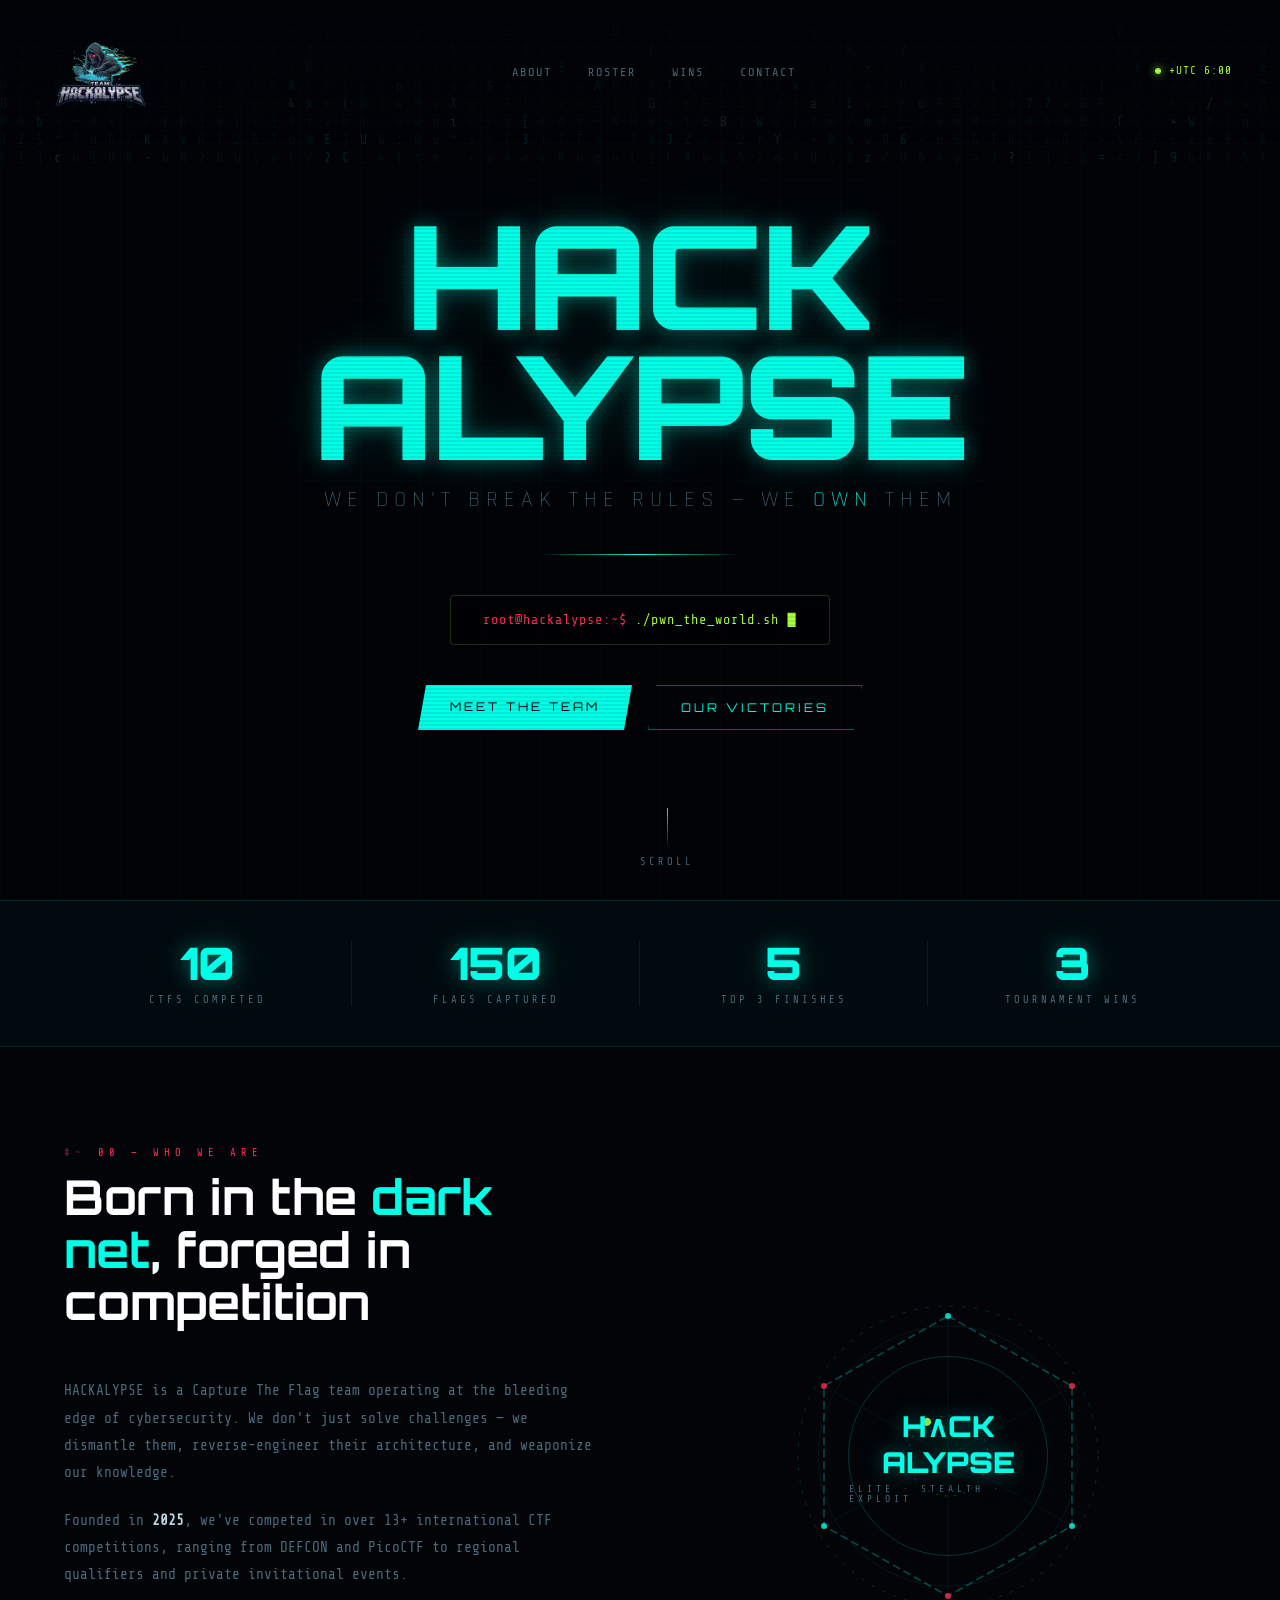
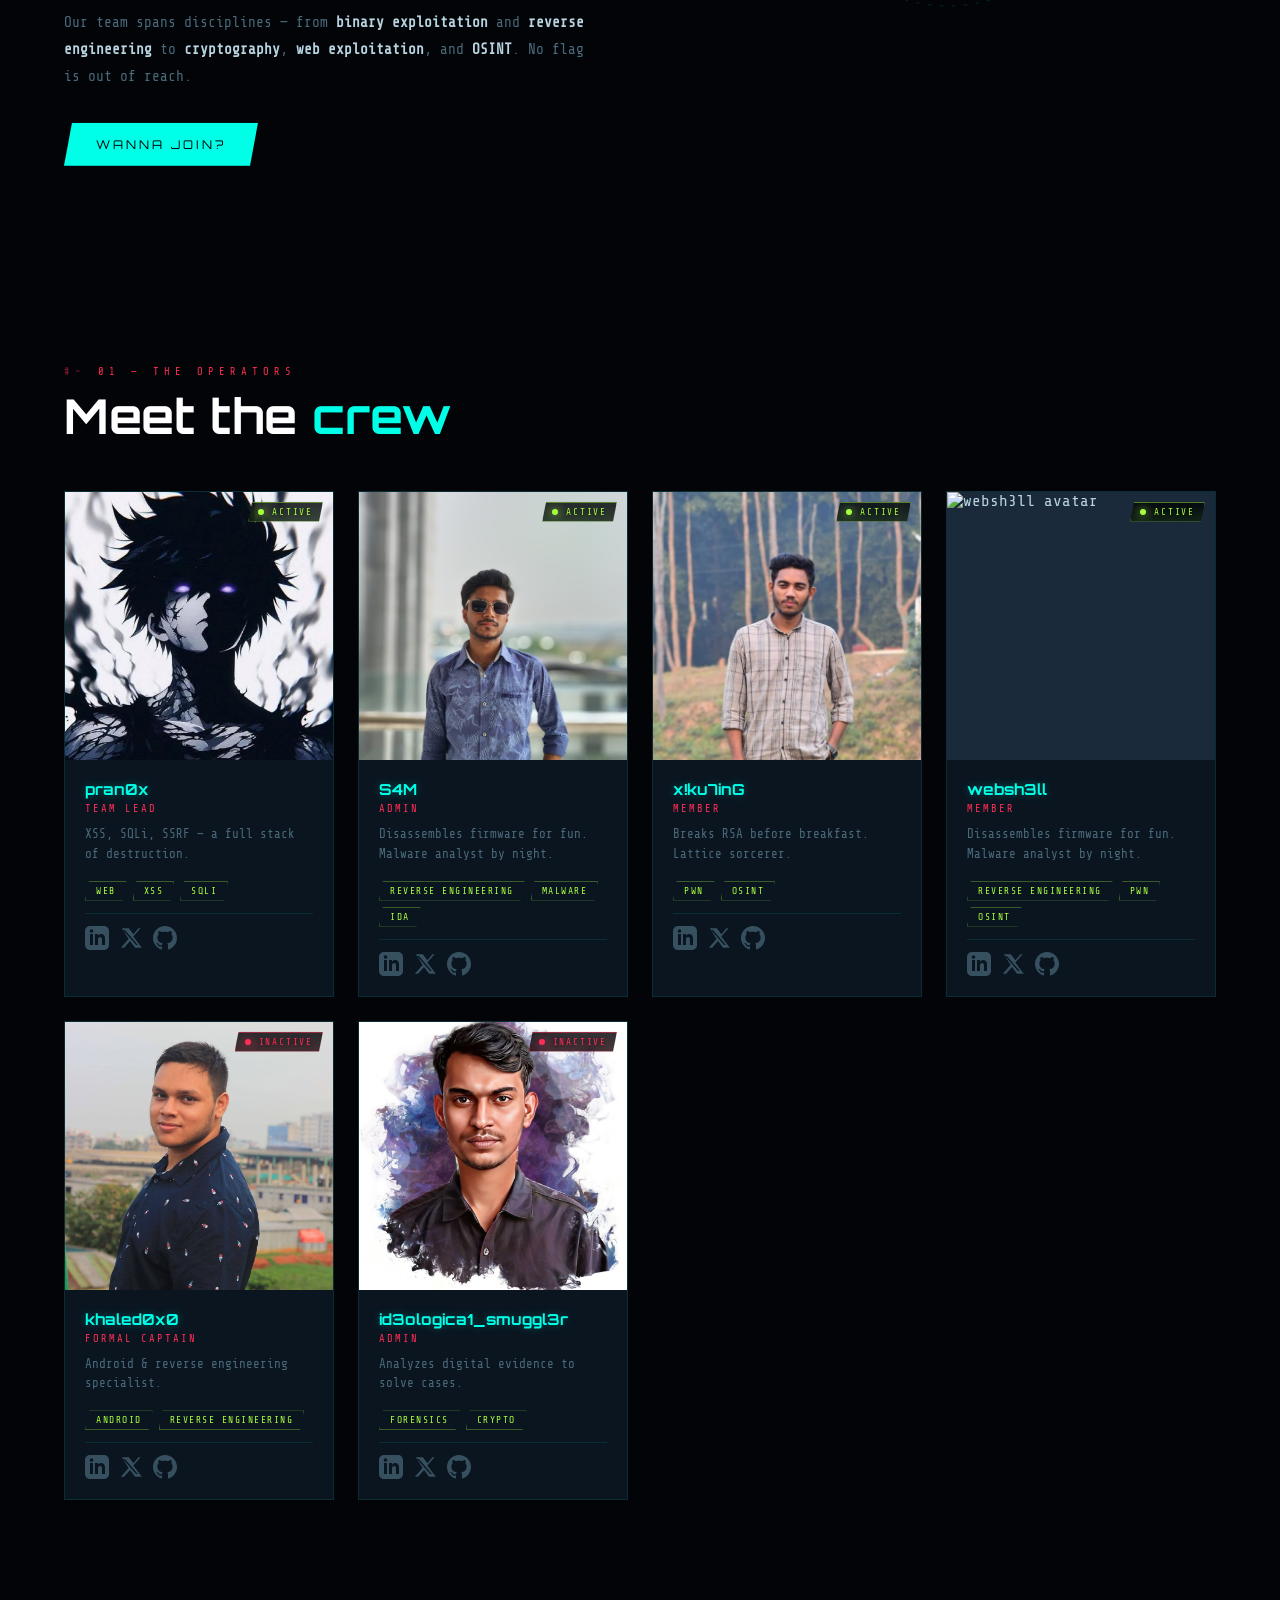
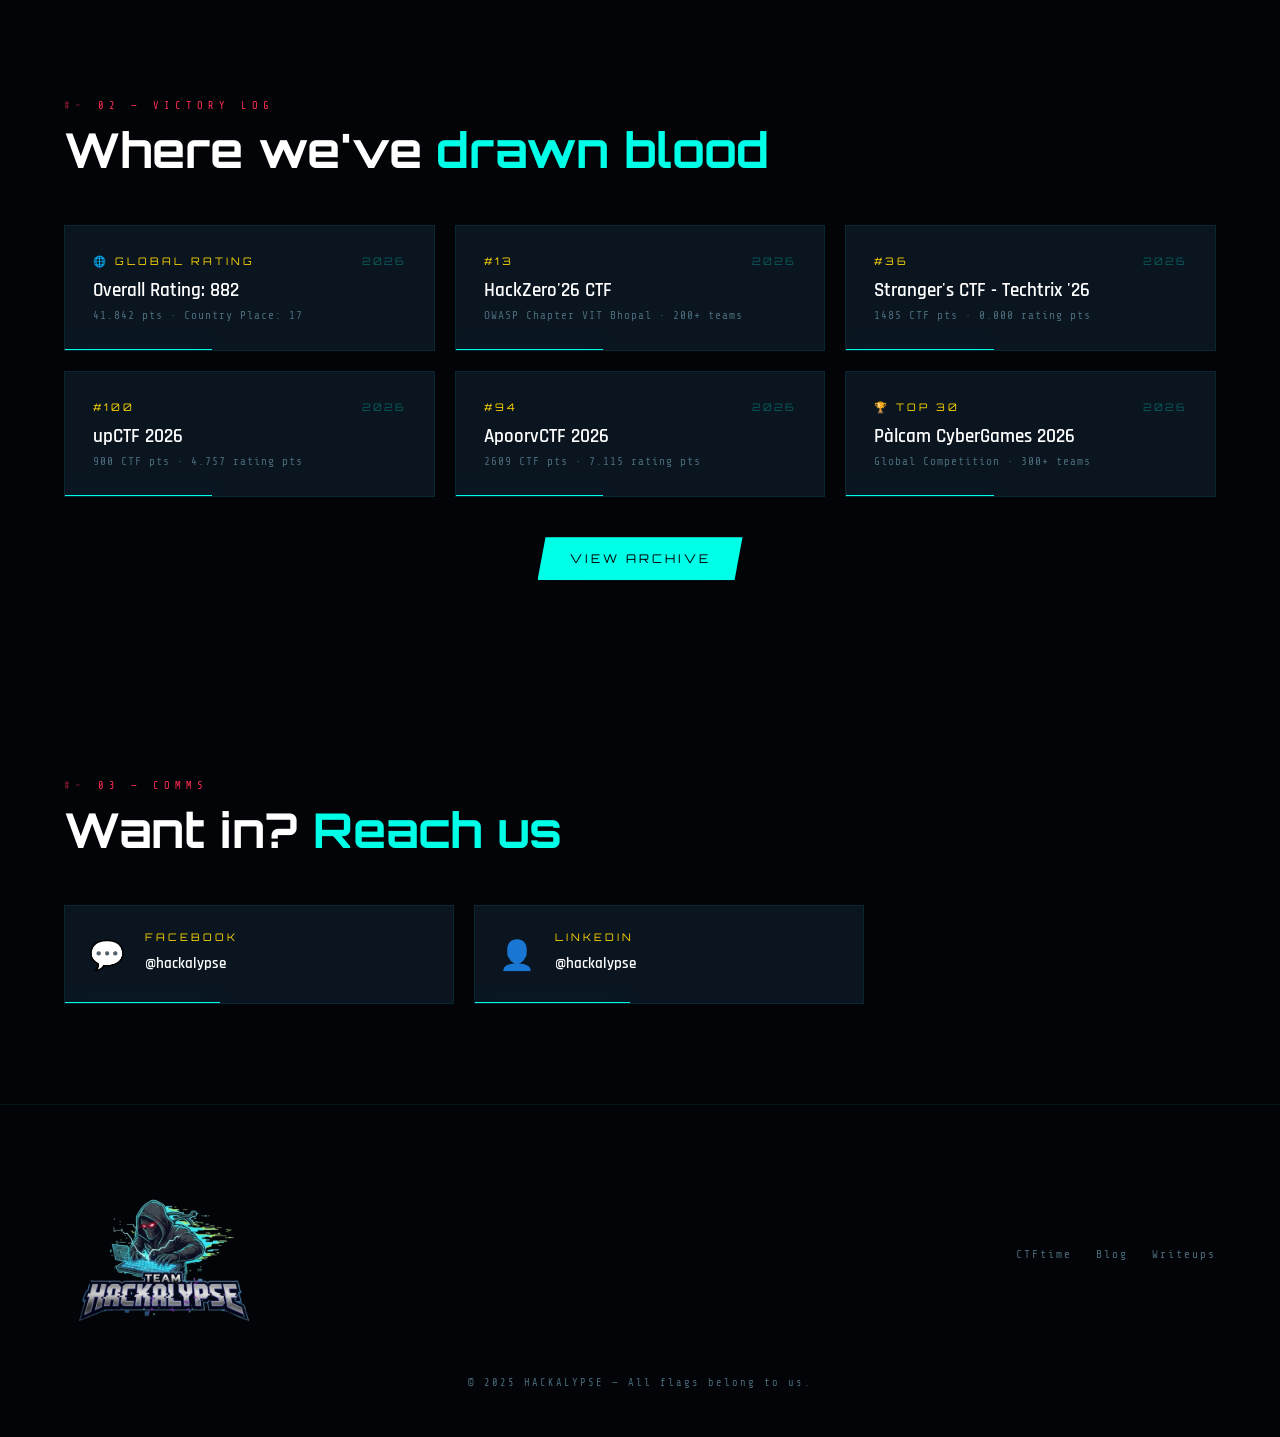
==== commit 46948704: "Add social media links (LinkedIn, X, GitHub) to team members" ====
--- a/index.html
+++ b/index.html
@@ -3,9 +3,9 @@
 <head>
 <meta charset="UTF-8">
 <meta name="viewport" content="width=device-width, initial-scale=1.0">
-<title>HACKALYPSE — Elite CTF Team</title>
+<title>HACKALYPSE — CTF Team</title>
 <link href="https://fonts.googleapis.com/css2?family=Orbitron:wght@400;700;900&family=Share+Tech+Mono&family=Rajdhani:wght@300;400;600&display=swap" rel="stylesheet">
-<link rel="stylesheet" href="/assets/style.css">
+<link rel="stylesheet" href="./assets/style.css">
 </head>
 <body>
 
@@ -14,16 +14,16 @@
 
 <!-- NAV -->
 <nav>
-  <a href="#" class="nav-logo"><img src="/assets/img/logo/logo.png" alt="HACKALYPSE logo" /></a>
+  <a href="#" class="nav-logo"><img src="./assets/img/logo/logo.png" alt="HACKALYPSE logo" /></a>
   <ul class="nav-links">
     <li><a href="#about">About</a></li>
-    <li><a href="#team">roster</a></li>
+    <li><a href="#team">Roster</a></li>
     <li><a href="#achievements">Wins</a></li>
     <li><a href="#contact">Contact</a></li>
   </ul>
   <div class="nav-status">
     <div class="status-dot"></div>
-    CTF_ACTIVE
+    +UTC 6:00
   </div>
 </nav>
 
@@ -49,19 +49,19 @@
 <!-- STATS -->
 <div class="stats-strip">
   <div class="stat-item">
-    <div class="stat-number" data-target="47">10+</div>
+    <div class="stat-number" data-target="10">10+</div>
     <div class="stat-label">CTFs Competed</div>
   </div>
   <div class="stat-item">
-    <div class="stat-number" data-target="312">150+</div>
+    <div class="stat-number" data-target="150">150+</div>
     <div class="stat-label">Flags Captured</div>
   </div>
   <div class="stat-item">
-    <div class="stat-number" data-target="19">5+</div>
+    <div class="stat-number" data-target="5">5+</div>
     <div class="stat-label">Top 3 Finishes</div>
   </div>
   <div class="stat-item">
-    <div class="stat-number" data-target="8">3</div>
+    <div class="stat-number" data-target="3">3</div>
     <div class="stat-label">Tournament Wins</div>
   </div>
 </div>
@@ -128,41 +128,44 @@
   <h2 class="section-title">Where we've <span>drawn blood</span></h2>
   <div class="achieve-list">
     <div class="achieve-card">
-      <div class="achieve-year">2024</div>
-      <div class="achieve-rank">🥇 1st Place</div>
-      <div class="achieve-name">NullCon HackIM CTF</div>
-      <div class="achieve-meta">International · 1,400+ teams</div>
-    </div>
-    <div class="achieve-card">
-      <div class="achieve-year">2024</div>
-      <div class="achieve-rank">🥈 2nd Place</div>
-      <div class="achieve-name">DEADFACE CTF</div>
-      <div class="achieve-meta">Online · 2,200+ participants</div>
-    </div>
-    <div class="achieve-card">
-      <div class="achieve-year">2024</div>
-      <div class="achieve-rank">🥇 1st Place</div>
-      <div class="achieve-name">BDSec CTF</div>
-      <div class="achieve-meta">Regional · Top Bangladeshi CTF</div>
-    </div>
-    <div class="achieve-card">
-      <div class="achieve-year">2023</div>
-      <div class="achieve-rank">🥉 3rd Place</div>
-      <div class="achieve-name">HackTheBox University CTF</div>
-      <div class="achieve-meta">Global · Academic Division</div>
-    </div>
-    <div class="achieve-card">
-      <div class="achieve-year">2023</div>
-      <div class="achieve-rank">🥇 1st Place</div>
-      <div class="achieve-name">CyberTalent CTF Bangladesh</div>
-      <div class="achieve-meta">National · Government-backed</div>
-    </div>
-    <div class="achieve-card">
-      <div class="achieve-year">2023</div>
-      <div class="achieve-rank">🎖 Top 10</div>
-      <div class="achieve-name">DEFCON 31 Quals</div>
-      <div class="achieve-meta">Las Vegas · Prestigious global event</div>
-    </div>
+      <div class="achieve-year">2026</div>
+      <div class="achieve-rank">🌐 Global Rating</div>
+      <div class="achieve-name">Overall Rating: 882</div>
+      <div class="achieve-meta">41.842 pts · Country Place: 17</div>
+    </div>
+    <div class="achieve-card">
+      <div class="achieve-year">2026</div>
+      <div class="achieve-rank">#13</div>
+      <div class="achieve-name">HackZero'26 CTF</div>
+      <div class="achieve-meta">OWASP Chapter VIT Bhopal · 200+ teams</div>
+    </div>
+    <div class="achieve-card">
+      <div class="achieve-year">2026</div>
+      <div class="achieve-rank">#36</div>
+      <div class="achieve-name">Stranger's CTF - Techtrix '26</div>
+      <div class="achieve-meta">1485 CTF pts · 0.000 rating pts</div>
+    </div>
+    <div class="achieve-card">
+      <div class="achieve-year">2026</div>
+      <div class="achieve-rank">#100</div>
+      <div class="achieve-name">upCTF 2026</div>
+      <div class="achieve-meta">900 CTF pts · 4.757 rating pts</div>
+    </div>
+    <div class="achieve-card">
+      <div class="achieve-year">2026</div>
+      <div class="achieve-rank">#94</div>
+      <div class="achieve-name">ApoorvCTF 2026</div>
+      <div class="achieve-meta">2609 CTF pts · 7.115 rating pts</div>
+    </div>
+    <div class="achieve-card">
+      <div class="achieve-year">2026</div>
+      <div class="achieve-rank">🏆 Top 30</div>
+      <div class="achieve-name">Pàlcam CyberGames 2026</div>
+      <div class="achieve-meta">Global Competition · 300+ teams</div>
+    </div>
+  </div>
+  <div style="display:flex;justify-content:center;margin-top:40px;">
+    <a href="./archive.html" class="btn-primary">View Archive</a>
   </div>
 </section>
 
@@ -174,40 +177,40 @@
     <div class="achieve-card" style="display:flex;align-items:center;gap:20px;padding:24px;">
       <div style="font-size:1.8rem;">💬</div>
       <div>
-        <div class="achieve-rank">Discord</div>
-        <div class="achieve-name" style="font-size:0.95rem;">discord.gg/hackalypse</div>
-      </div>
-    </div>
+        <div class="achieve-rank">Facebook</div>
+        <div class="achieve-name" style="font-size:0.95rem;">@hackalypse</div>
+      </div>
+    </div>
+    <!-- <div class="achieve-card" style="display:flex;align-items:center;gap:20px;padding:24px;">
+      <div style="font-size:1.8rem;">🐙</div>
+      <div>
+        <div class="achieve-rank">GitHub</div>
+        <div class="achieve-name" style="font-size:0.95rem;">@hackalypse</div>
+      </div>
+    </div> -->
     <div class="achieve-card" style="display:flex;align-items:center;gap:20px;padding:24px;">
-      <div style="font-size:1.8rem;">🐙</div>
-      <div>
-        <div class="achieve-rank">GitHub</div>
-        <div class="achieve-name" style="font-size:0.95rem;">github.com/hackalypse</div>
-      </div>
-    </div>
-    <div class="achieve-card" style="display:flex;align-items:center;gap:20px;padding:24px;">
-      <div style="font-size:1.8rem;">🐦</div>
-      <div>
-        <div class="achieve-rank">X / Twitter</div>
-        <div class="achieve-name" style="font-size:0.95rem;">@hackalypse_ctf</div>
-      </div>
-    </div>
-    <div class="achieve-card" style="display:flex;align-items:center;gap:20px;padding:24px;">
+      <div style="font-size:1.8rem;">👤</div>
+      <div>
+        <div class="achieve-rank">LinkedIn</div>
+        <div class="achieve-name" style="font-size:0.95rem;">@hackalypse</div>
+      </div>
+    </div>
+    <!-- <div class="achieve-card" style="display:flex;align-items:center;gap:20px;padding:24px;">
       <div style="font-size:1.8rem;">📧</div>
       <div>
         <div class="achieve-rank">Email</div>
-        <div class="achieve-name" style="font-size:0.95rem;">team@hackalypse.io</div>
-      </div>
-    </div>
+        <div class="achieve-name" style="font-size:0.95rem;">team@hackalypse.live</div>
+      </div>
+    </div> -->
   </div>
 </section>
 
 <!-- FOOTER -->
 <footer>
-  <div class="footer-logo"><img src="/assets/img/logo/logo.png" alt="HACKALYPSE logo" /></div>
+  <div class="footer-logo"><img src="./assets/img/logo/logo.png" alt="HACKALYPSE logo" /></div>
   <div class="footer-copy">© 2025 HACKALYPSE — All flags belong to us.</div>
   <ul class="footer-links">
-    <li><a href="#">CTFtime</a></li>
+    <li><a href="https://ctftime.org/team/407712" target="_blank">CTFtime</a></li>
     <li><a href="#">Blog</a></li>
     <li><a href="#">Writeups</a></li>
   </ul>
--- a/assets/style.css
+++ b/assets/style.css
@@ -514,6 +514,7 @@
     display: flex;
     flex-wrap: wrap;
     gap: 6px;
+    margin-bottom: 12px;
   }
 
   .tag {
@@ -524,6 +525,47 @@
     color: var(--acid);
     text-transform: uppercase;
     clip-path: polygon(4px 0%, 100% 0%, calc(100% - 4px) 100%, 0% 100%);
+  }
+
+  .member-social {
+    display: flex;
+    gap: 10px;
+    border-top: 1px solid rgba(0,255,231,0.1);
+    padding-top: 12px;
+    margin-top: 12px;
+  }
+
+  .social-icon {
+    width: 24px;
+    height: 24px;
+    display: flex;
+    align-items: center;
+    justify-content: center;
+    color: var(--muted);
+    transition: all 0.3s ease;
+    opacity: 0.7;
+  }
+
+  .social-icon svg {
+    width: 100%;
+    height: 100%;
+  }
+
+  .social-icon:hover {
+    opacity: 1;
+    transform: scale(1.15);
+  }
+
+  .social-icon.linkedin:hover {
+    color: #0077B5;
+  }
+
+  .social-icon.x:hover {
+    color: #ffffff;
+  }
+
+  .social-icon.github:hover {
+    color: var(--neon);
   }
 
   /* ─── ABOUT SPLIT ─── */
@@ -661,6 +703,8 @@
     display: flex;
     align-items: center;
     justify-content: space-between;
+    flex-wrap: wrap;
+    row-gap: 20px;
   }
 
   .footer-logo {
@@ -672,6 +716,7 @@
     display: flex;
     align-items: center;
     line-height: 0;
+    order: 1;
   }
 
   .footer-logo span { color: var(--blood); }
@@ -687,12 +732,17 @@
     font-size: 0.65rem;
     color: var(--muted);
     letter-spacing: 2px;
+    order: 3;
+    flex: 0 0 100%;
+    text-align: center;
+    margin-top: 4px;
   }
 
   .footer-links {
     display: flex;
     gap: 24px;
     list-style: none;
+    order: 2;
   }
 
   .footer-links a {
@@ -726,4 +776,7 @@
     .about-grid { grid-template-columns: 1fr; gap: 40px; }
     .about-visual { display: none; }
     footer { flex-direction: column; gap: 24px; text-align: center; }
+    .footer-logo { order: 1; }
+    .footer-links { order: 2; }
+    .footer-copy { order: 3; margin-top: 0; }
   }
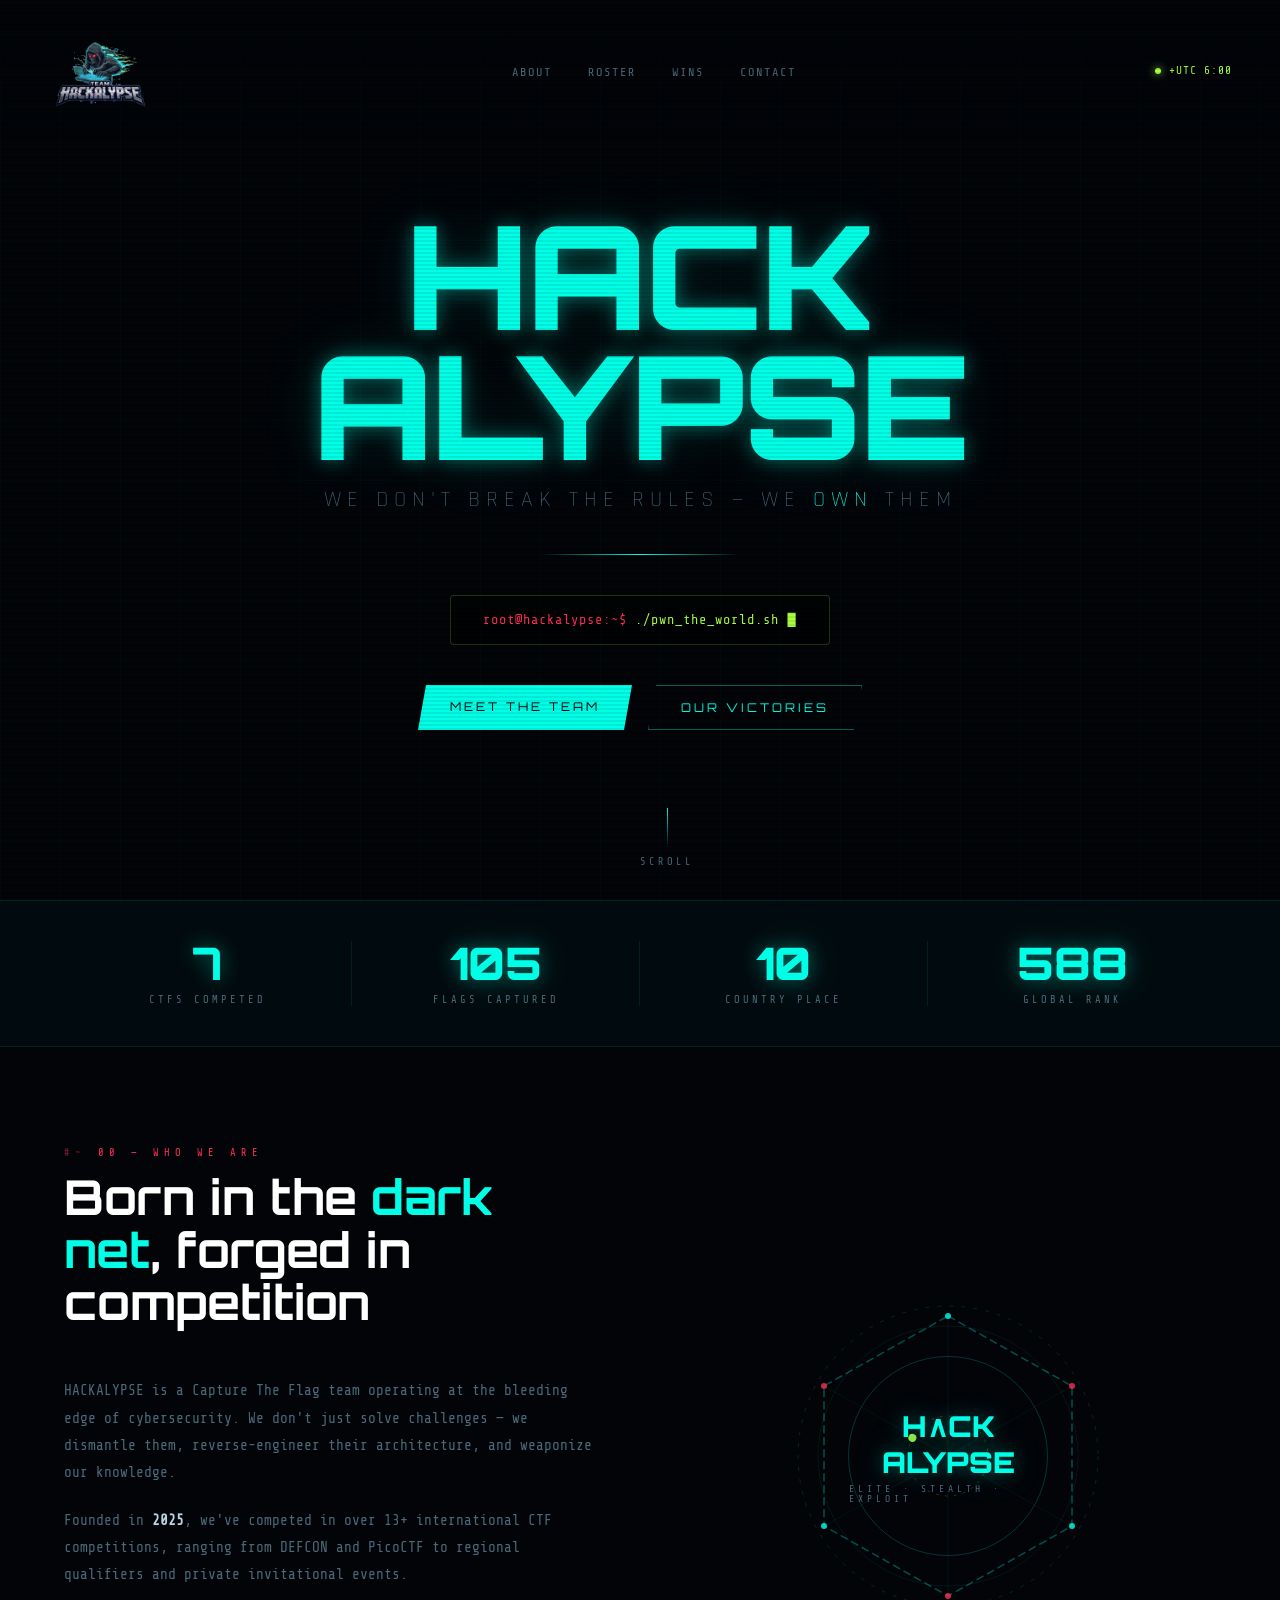
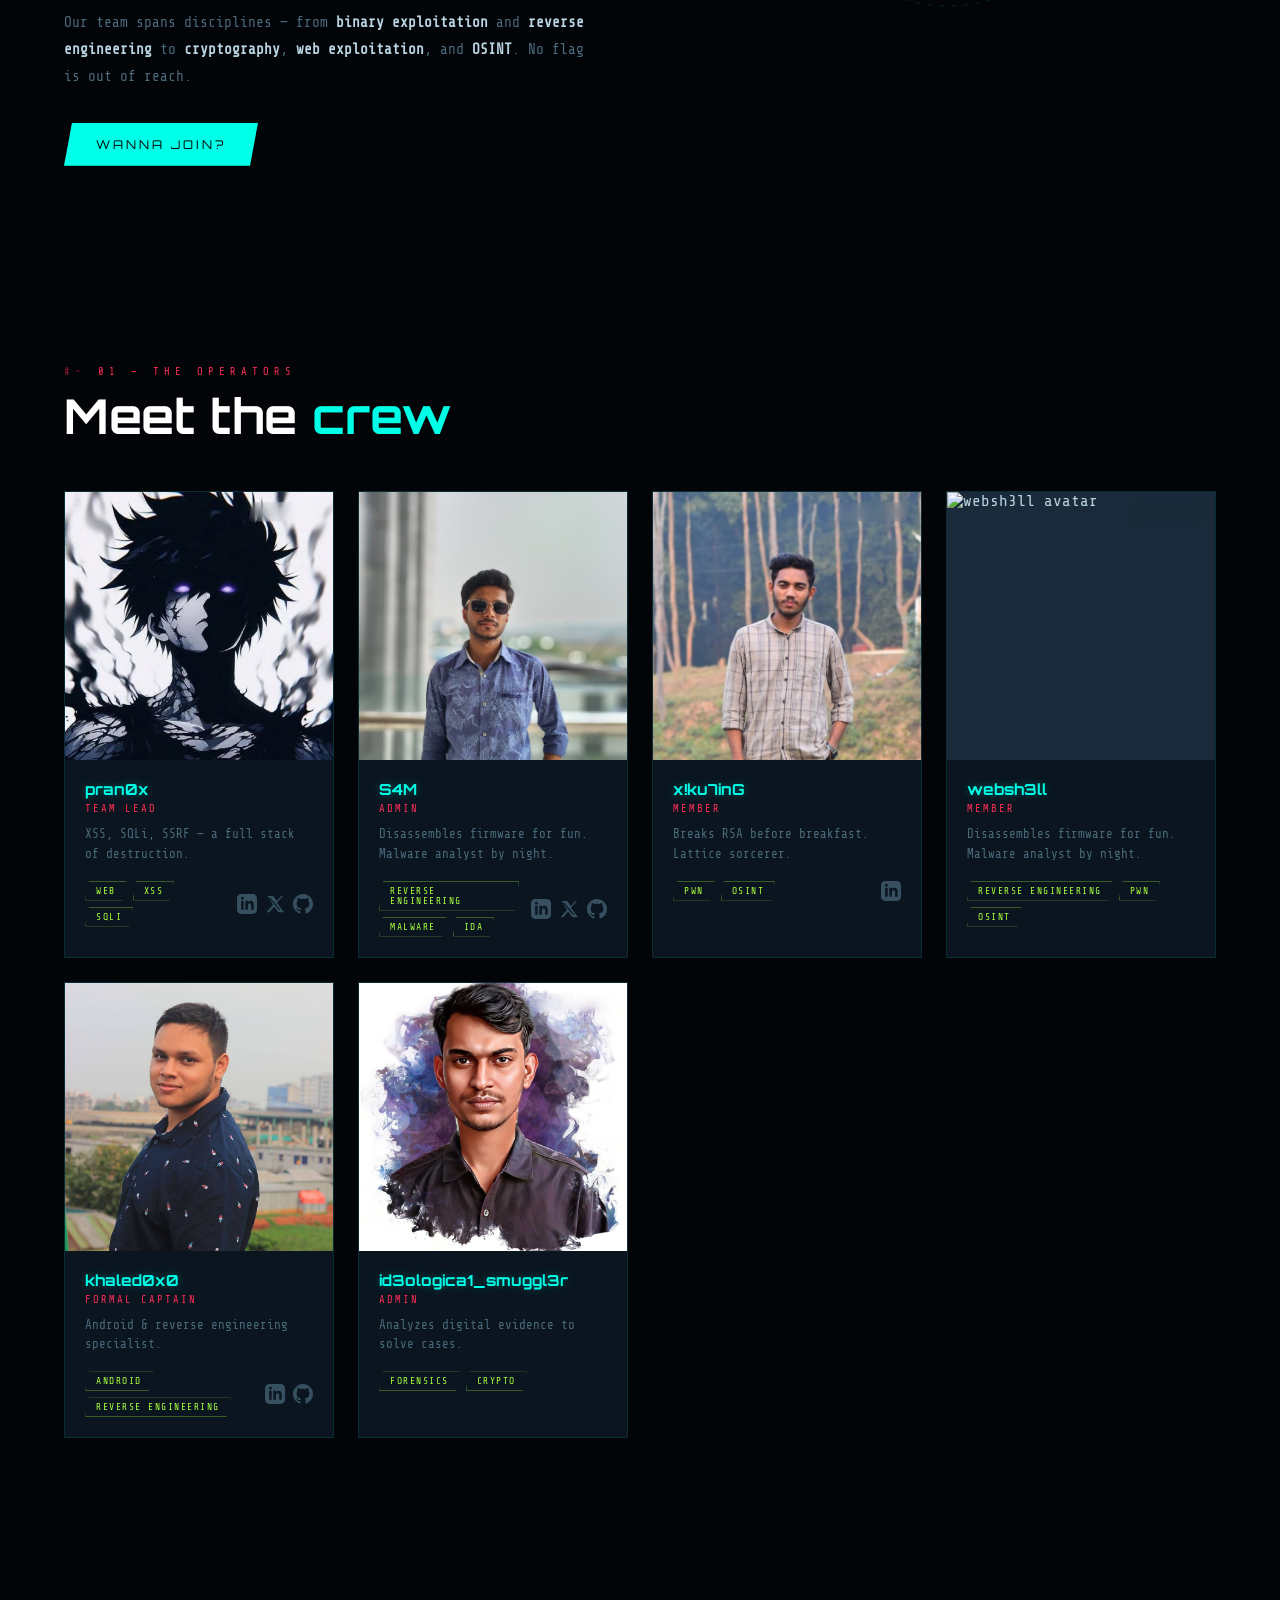
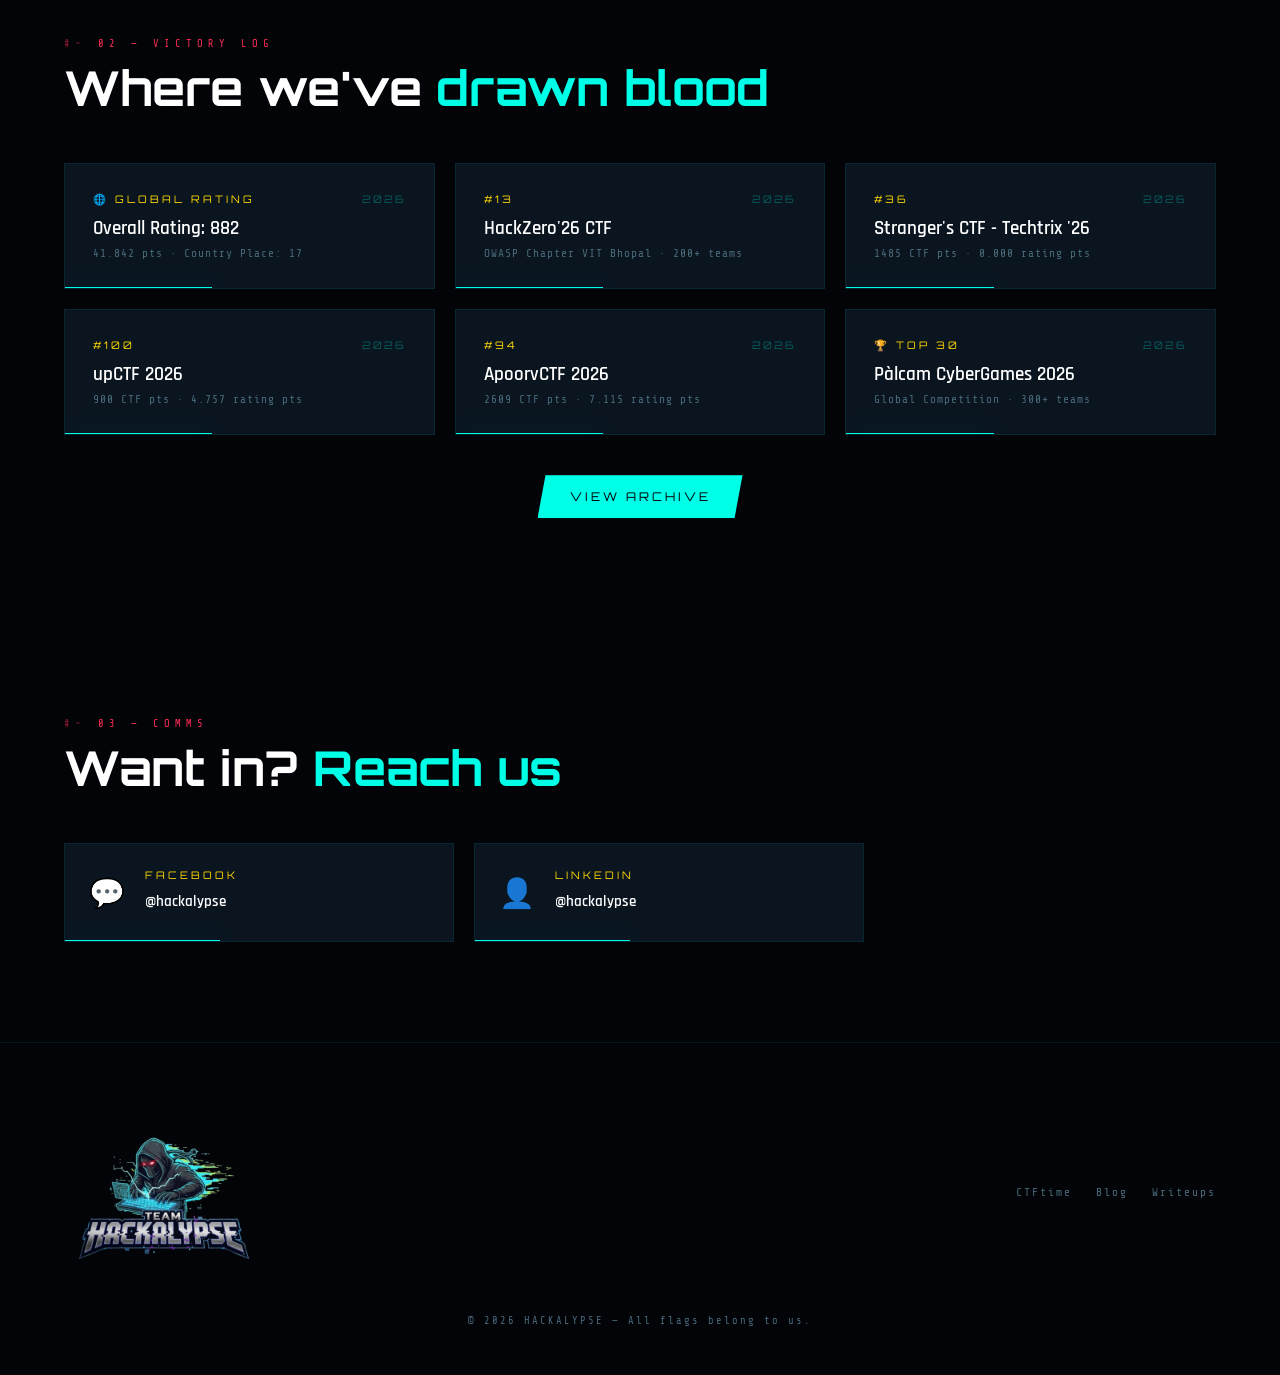
==== commit ac805ae2: "Update team statistics and footer copyright year Co-authored-by: Copilot <copilot@github.com>" ====
--- a/index.html
+++ b/index.html
@@ -57,12 +57,12 @@
     <div class="stat-label">Flags Captured</div>
   </div>
   <div class="stat-item">
-    <div class="stat-number" data-target="5">5+</div>
-    <div class="stat-label">Top 3 Finishes</div>
-  </div>
-  <div class="stat-item">
-    <div class="stat-number" data-target="3">3</div>
-    <div class="stat-label">Tournament Wins</div>
+    <div class="stat-number" data-target="15">15</div>
+    <div class="stat-label">Country Place</div>
+  </div>
+  <div class="stat-item">
+    <div class="stat-number" data-target="882">882</div>
+    <div class="stat-label">Global Rank</div>
   </div>
 </div>
 
@@ -208,7 +208,7 @@
 <!-- FOOTER -->
 <footer>
   <div class="footer-logo"><img src="./assets/img/logo/logo.png" alt="HACKALYPSE logo" /></div>
-  <div class="footer-copy">© 2025 HACKALYPSE — All flags belong to us.</div>
+  <div class="footer-copy">© 2026 HACKALYPSE — All flags belong to us.</div>
   <ul class="footer-links">
     <li><a href="https://ctftime.org/team/407712" target="_blank">CTFtime</a></li>
     <li><a href="#">Blog</a></li>
--- a/assets/style.css
+++ b/assets/style.css
@@ -514,7 +514,7 @@
     display: flex;
     flex-wrap: wrap;
     gap: 6px;
-    margin-bottom: 12px;
+    flex: 1;
   }
 
   .tag {
@@ -527,17 +527,22 @@
     clip-path: polygon(4px 0%, 100% 0%, calc(100% - 4px) 100%, 0% 100%);
   }
 
+  .member-tags-social {
+    display: flex;
+    align-items: center;
+    justify-content: space-between;
+    gap: 12px;
+  }
+
   .member-social {
     display: flex;
-    gap: 10px;
-    border-top: 1px solid rgba(0,255,231,0.1);
-    padding-top: 12px;
-    margin-top: 12px;
+    gap: 8px;
+    flex-shrink: 0;
   }
 
   .social-icon {
-    width: 24px;
-    height: 24px;
+    width: 20px;
+    height: 20px;
     display: flex;
     align-items: center;
     justify-content: center;
@@ -553,7 +558,7 @@
 
   .social-icon:hover {
     opacity: 1;
-    transform: scale(1.15);
+    transform: scale(1.2);
   }
 
   .social-icon.linkedin:hover {
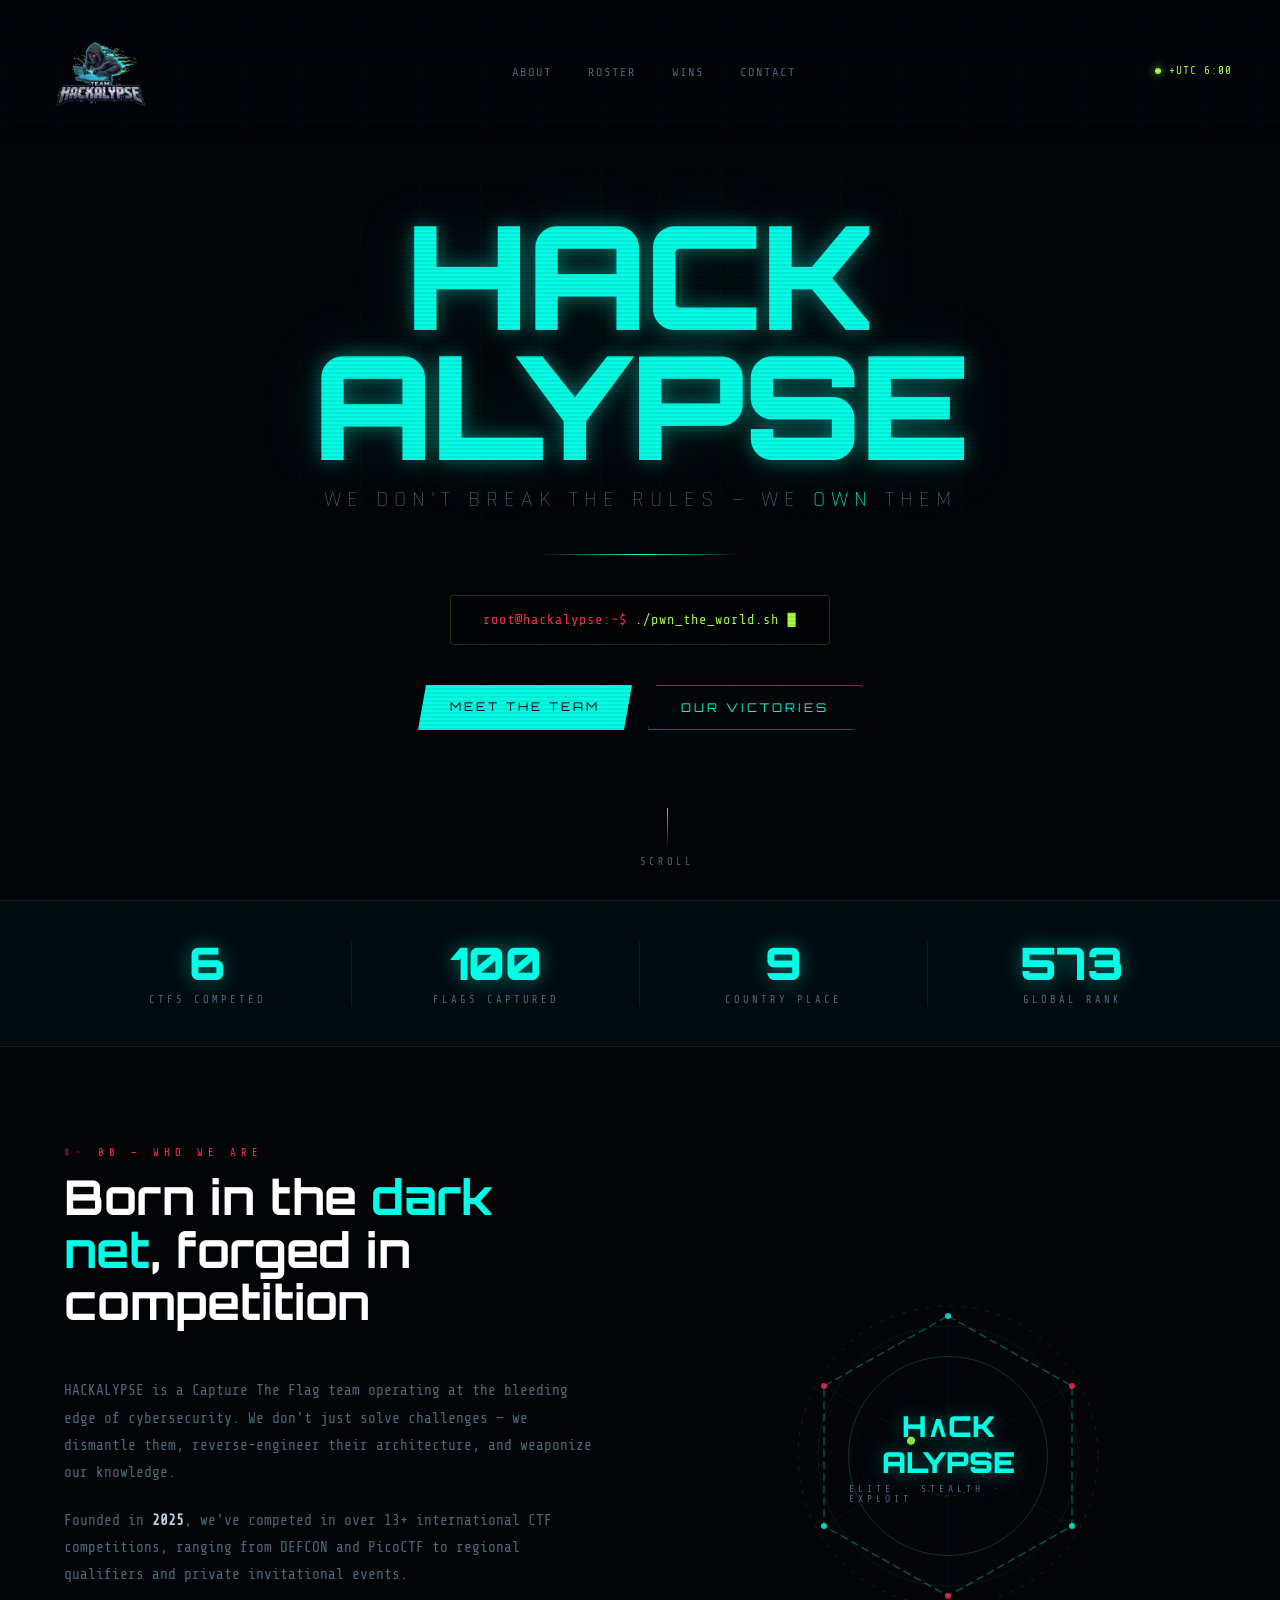
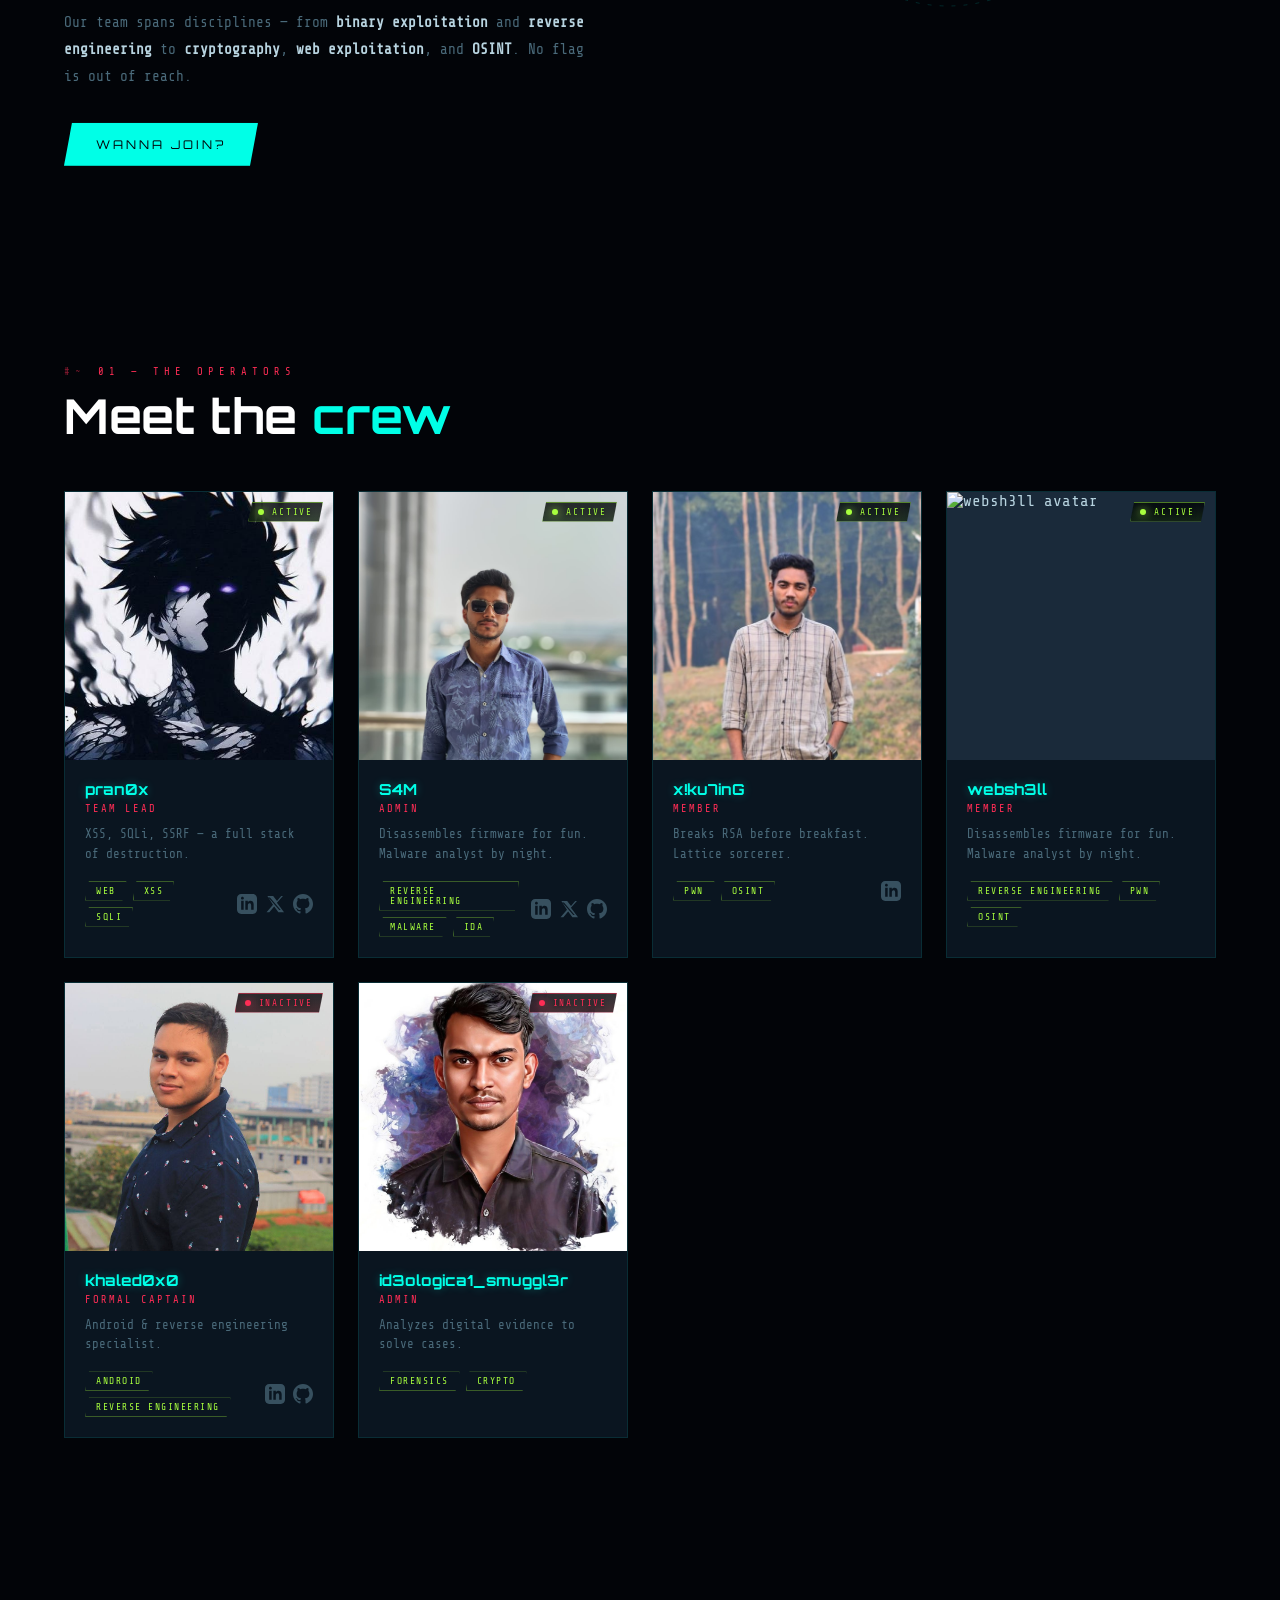
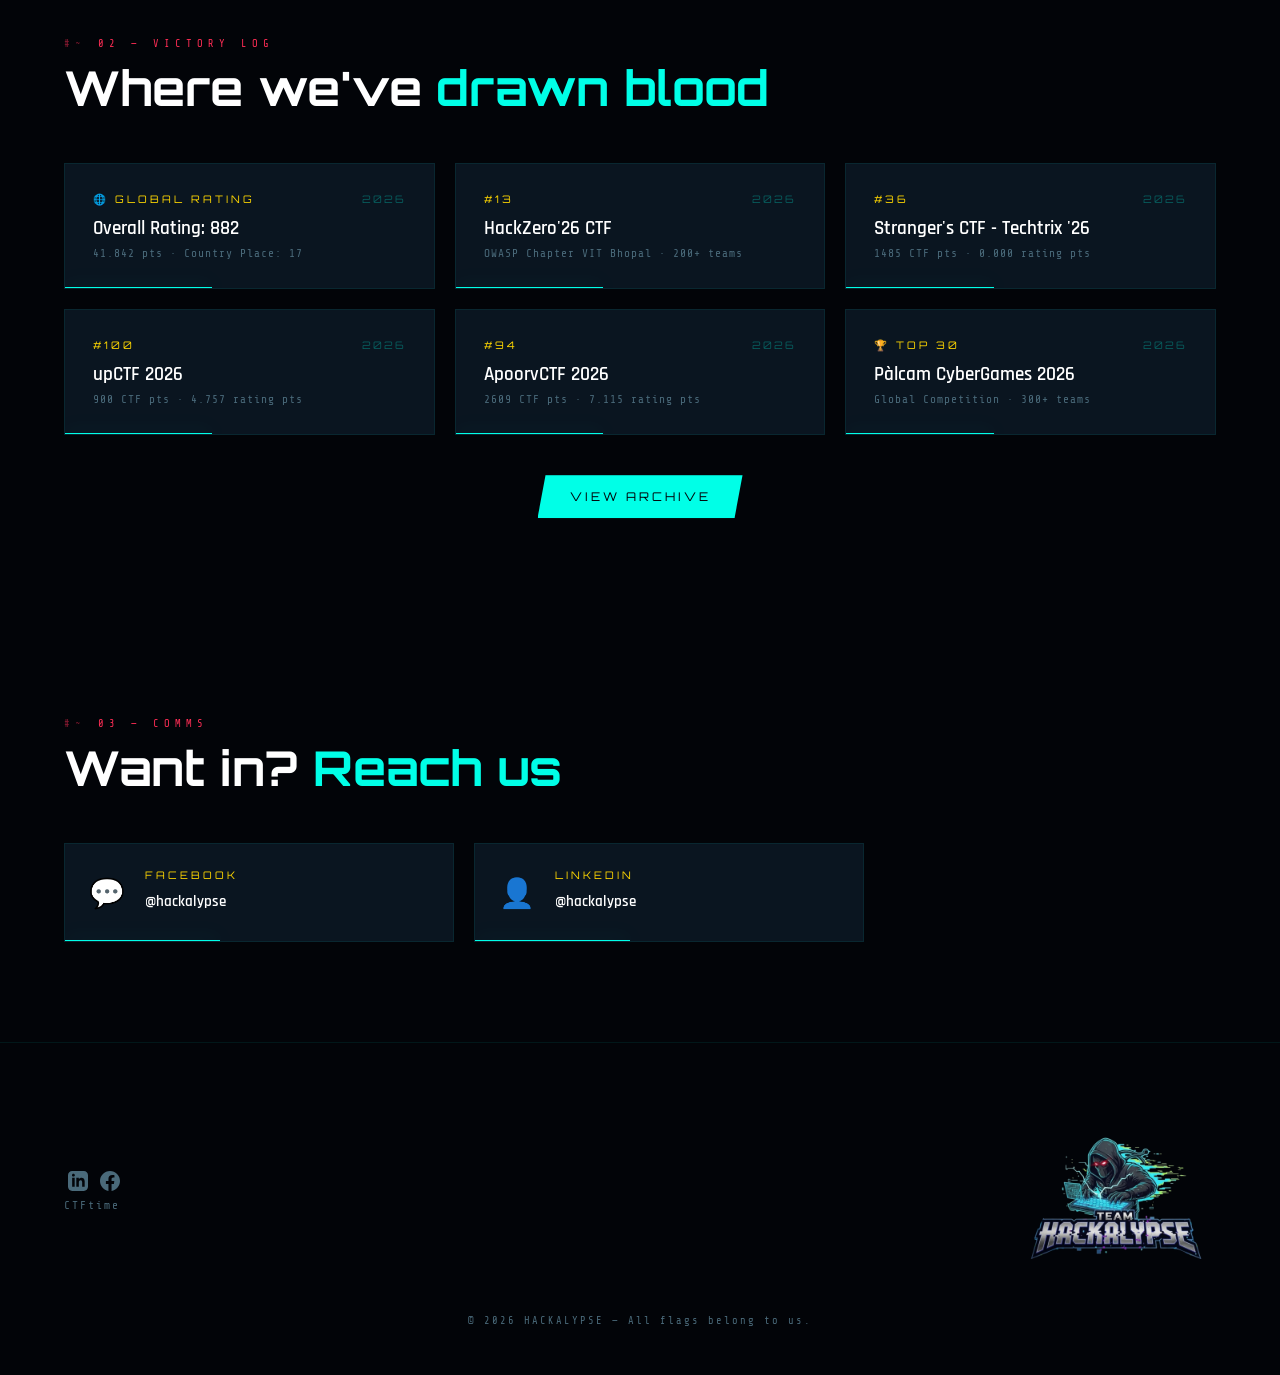
==== commit 7de99b57: "Enhance footer with social media links and update copyright year Co-authored-by: Copilot <copilot@gi" ====
--- a/index.html
+++ b/index.html
@@ -207,15 +207,22 @@
 
 <!-- FOOTER -->
 <footer>
-  <div class="footer-logo"><img src="./assets/img/logo/logo.png" alt="HACKALYPSE logo" /></div>
-  <div class="footer-copy">© 2026 HACKALYPSE — All flags belong to us.</div>
-  <ul class="footer-links">
-    <li><a href="https://ctftime.org/team/407712" target="_blank">CTFtime</a></li>
-    <li><a href="#">Blog</a></li>
-    <li><a href="#">Writeups</a></li>
-  </ul>
-</footer>
-
+    <div class="footer-links-container">
+        <div class="footer-social">
+            <a href="https://www.linkedin.com/company/hackalypse/" target="_blank" class="social-link linkedin" title="LinkedIn">
+                <svg viewBox="0 0 24 24" fill="currentColor"><path d="M19 0h-14c-2.761 0-5 2.239-5 5v14c0 2.761 2.239 5 5 5h14c2.762 0 5-2.239 5-5v-14c0-2.761-2.238-5-5-5zm-11 19h-3v-11h3v11zm-1.5-12.268c-.966 0-1.75-.79-1.75-1.764s.784-1.764 1.75-1.764 1.75.79 1.75 1.764-.783 1.764-1.75 1.764zm13.5 12.268h-3v-5.604c0-3.368-4-3.113-4 0v5.604h-3v-11h3v1.765c1.396-2.586 7-2.777 7 2.476v6.759z"/></svg>
+            </a>
+            <a href="https://www.facebook.com/hackalypse/" target="_blank" class="social-link facebook" title="Facebook">
+                <svg viewBox="0 0 24 24" fill="currentColor"><path d="M24 12.073c0-6.627-5.373-12-12-12s-12 5.373-12 12c0 5.99 4.388 10.954 10.125 11.854v-8.385H7.078v-3.47h3.047V9.43c0-3.007 1.792-4.669 4.533-4.669 1.312 0 2.686.235 2.686.235v2.953H15.83c-1.491 0-1.956.925-1.956 1.874v2.25h3.328l-.532 3.47h-2.796v8.385C19.612 23.027 24 18.062 24 12.073z"/></svg>
+            </a>
+        </div>
+    <ul class="footer-links">
+      <li><a href="https://ctftime.org/team/407712" target="_blank">CTFtime</a></li>
+    </ul>
+    </div>
+    <div class="footer-logo"><img src="./assets/img/logo/logo.png" alt="HACKALYPSE logo" /></div>
+    <div class="footer-copy">© 2026 HACKALYPSE — All flags belong to us.</div>
+  </footer>
 <script src="./assets/script.js"></script>
 </body>
 </html>
--- a/assets/style.css
+++ b/assets/style.css
@@ -743,11 +743,23 @@
     margin-top: 4px;
   }
 
+  .footer-links-container {
+    display: flex;
+    flex-direction: column;
+    align-items: flex-end;
+    gap: 8px;
+    order: 1;
+  }
+
   .footer-links {
     display: flex;
     gap: 24px;
     list-style: none;
-    order: 2;
+  }
+
+  .footer-social {
+    display: flex;
+    gap: 12px;
   }
 
   .footer-links a {
@@ -756,7 +768,33 @@
     font-size: 0.7rem;
     letter-spacing: 2px;
     transition: color 0.3s;
-  }
+    display: flex;
+    align-items: right;
+  }
+  
+  .footer-social .social-link {
+    width: 20px;
+    height: 20px;
+    display: flex;
+    align-items: center;
+    justify-content: center;
+    color: var(--muted);
+    transition: color 0.3s;
+  }
+  
+  .footer-social .social-link svg {
+    width: 100%;
+    height: 100%;
+  }
+  
+  .footer-social .social-link.linkedin:hover {
+    color: #0077B5;
+  }
+  
+  .footer-social .social-link.facebook:hover {
+    color: #1877F2;
+  }
+  
   .footer-links a:hover { color: var(--neon); }
 
   /* ─── GRID BG ─── */
@@ -782,6 +820,6 @@
     .about-visual { display: none; }
     footer { flex-direction: column; gap: 24px; text-align: center; }
     .footer-logo { order: 1; }
-    .footer-links { order: 2; }
+    .footer-links-container { order: 2; }
     .footer-copy { order: 3; margin-top: 0; }
   }
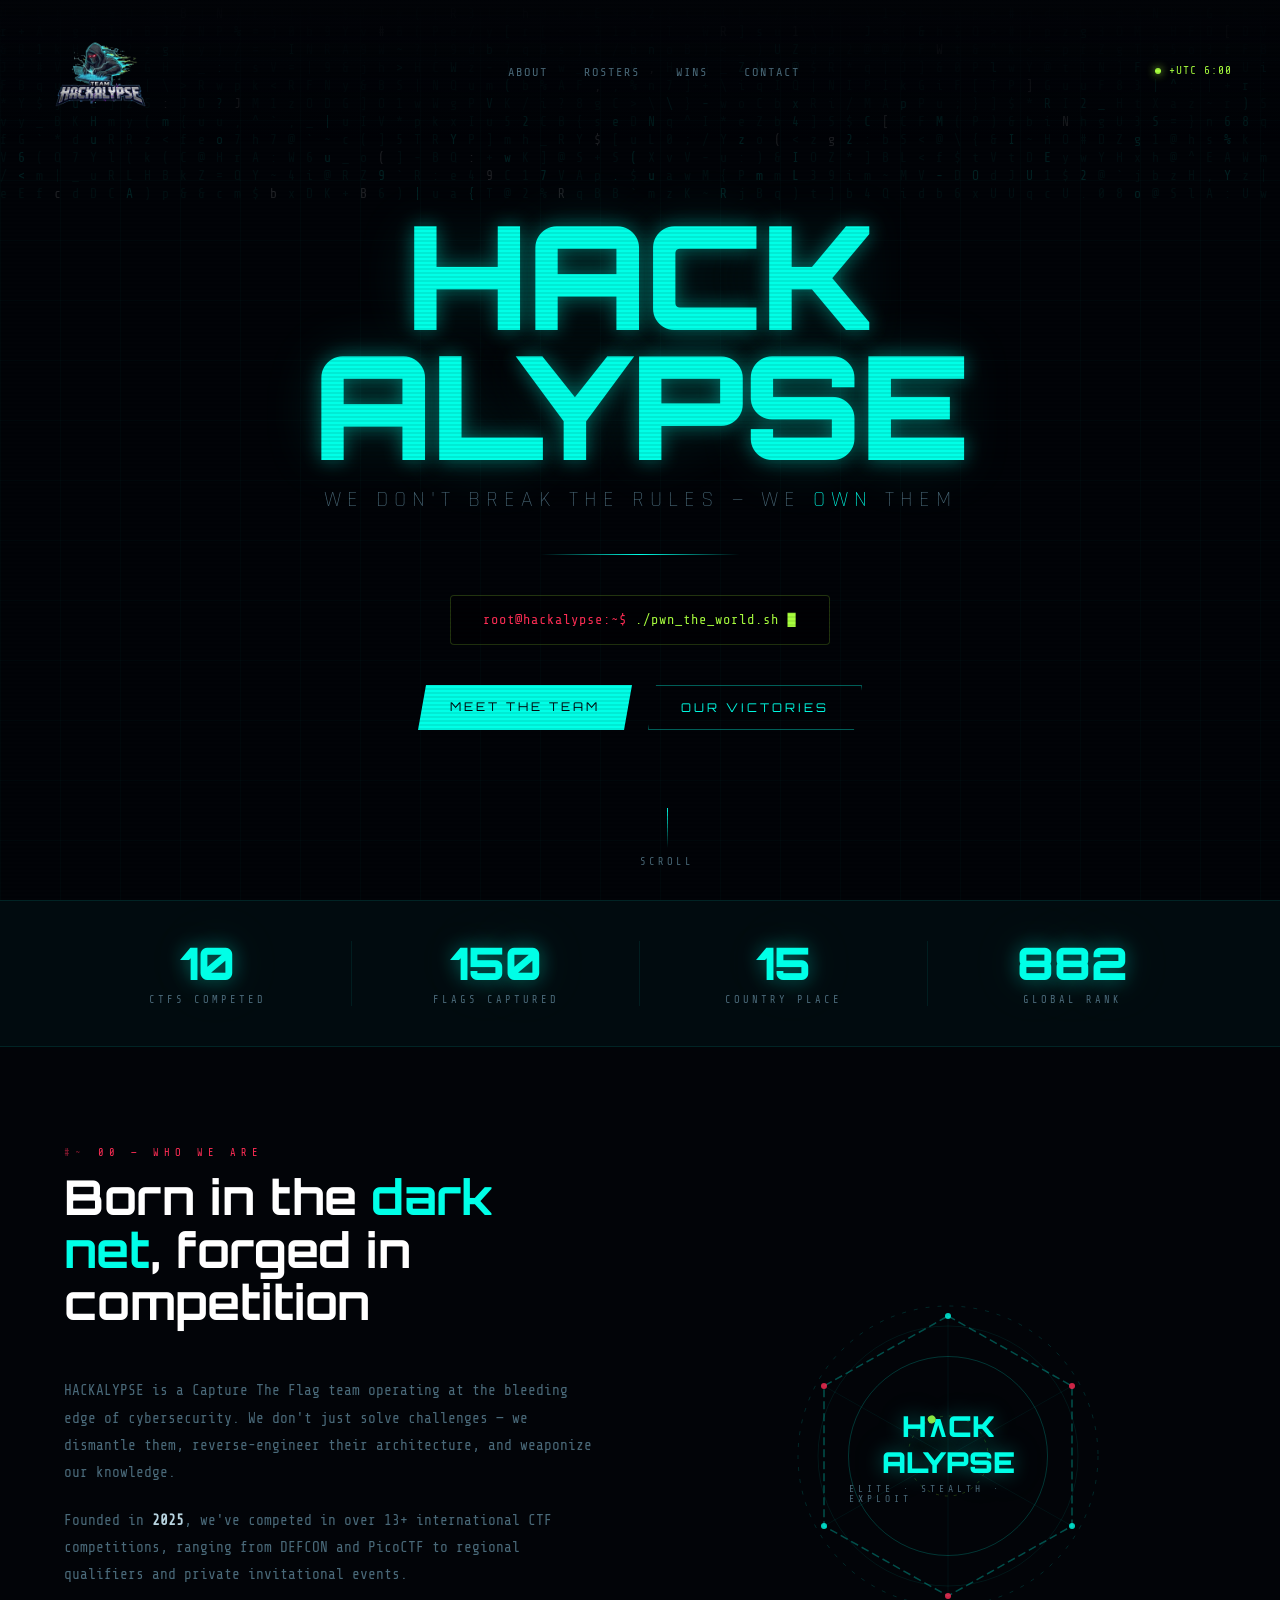
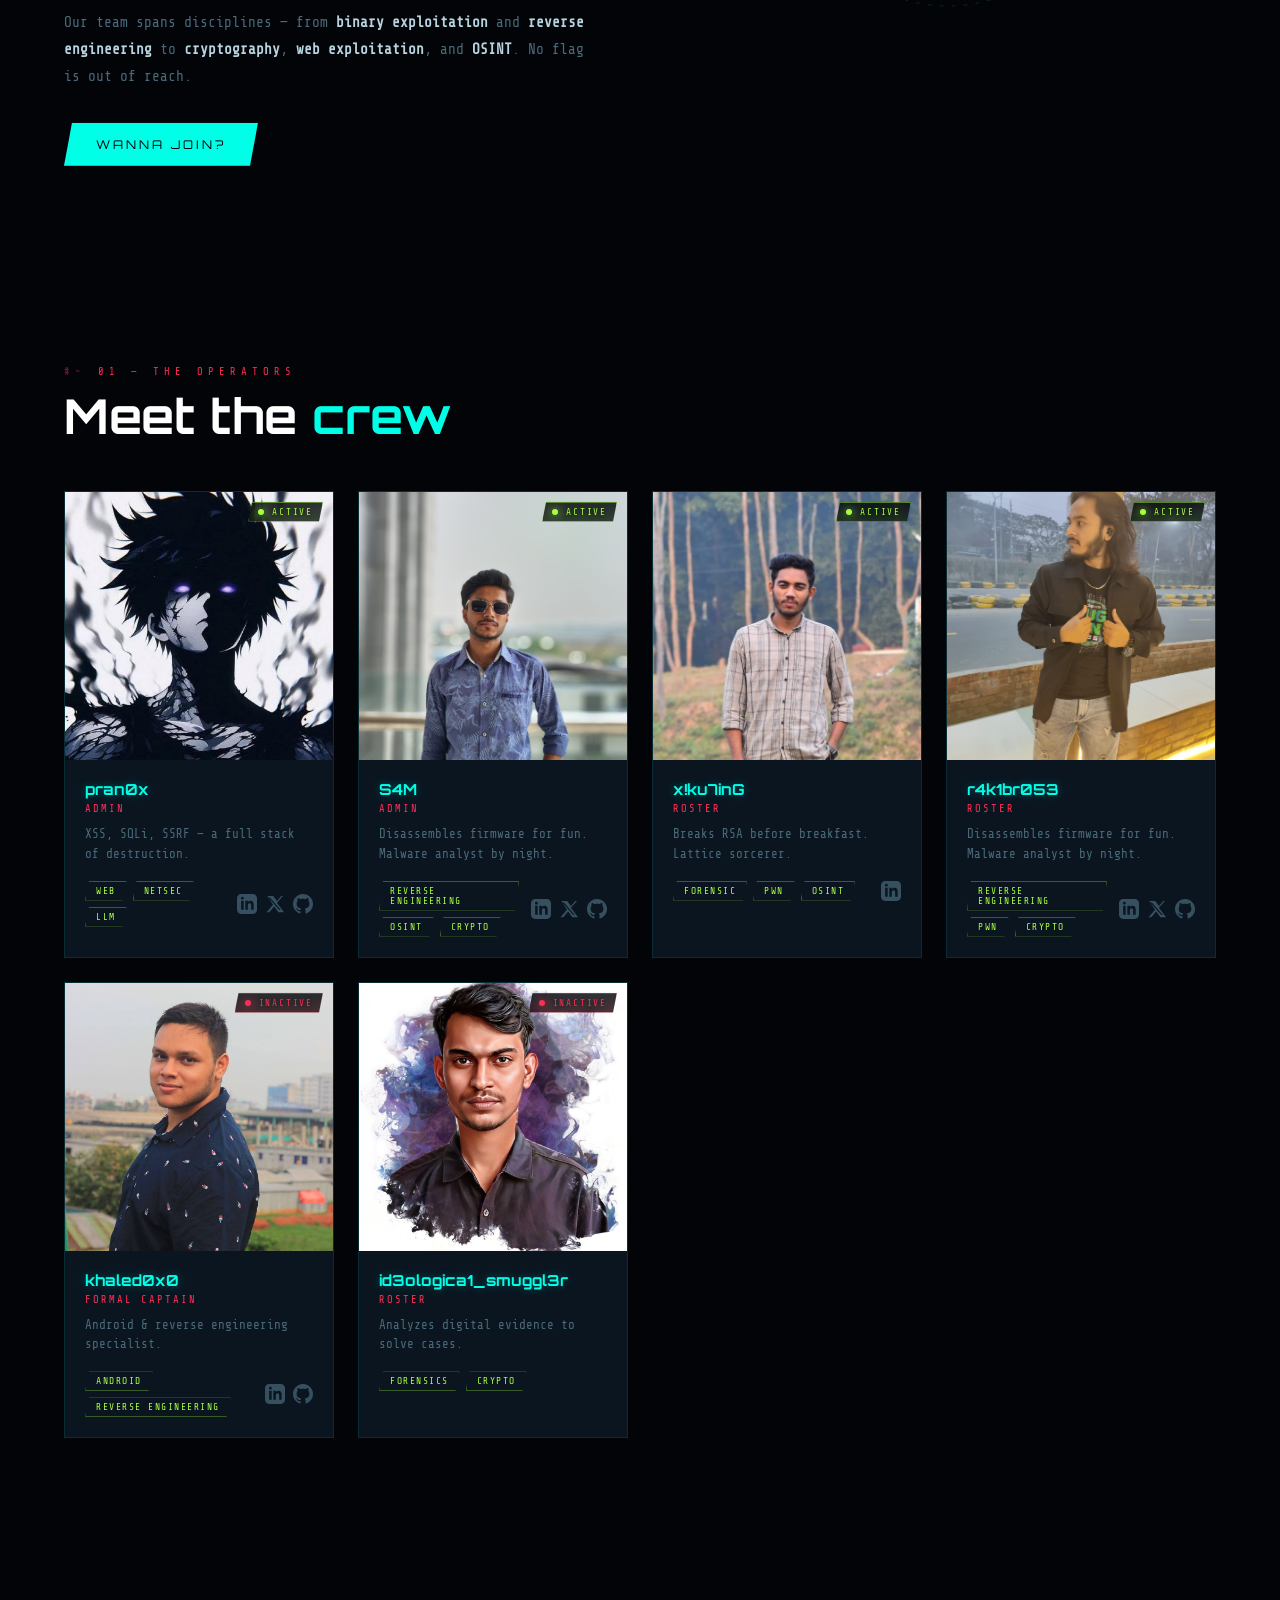
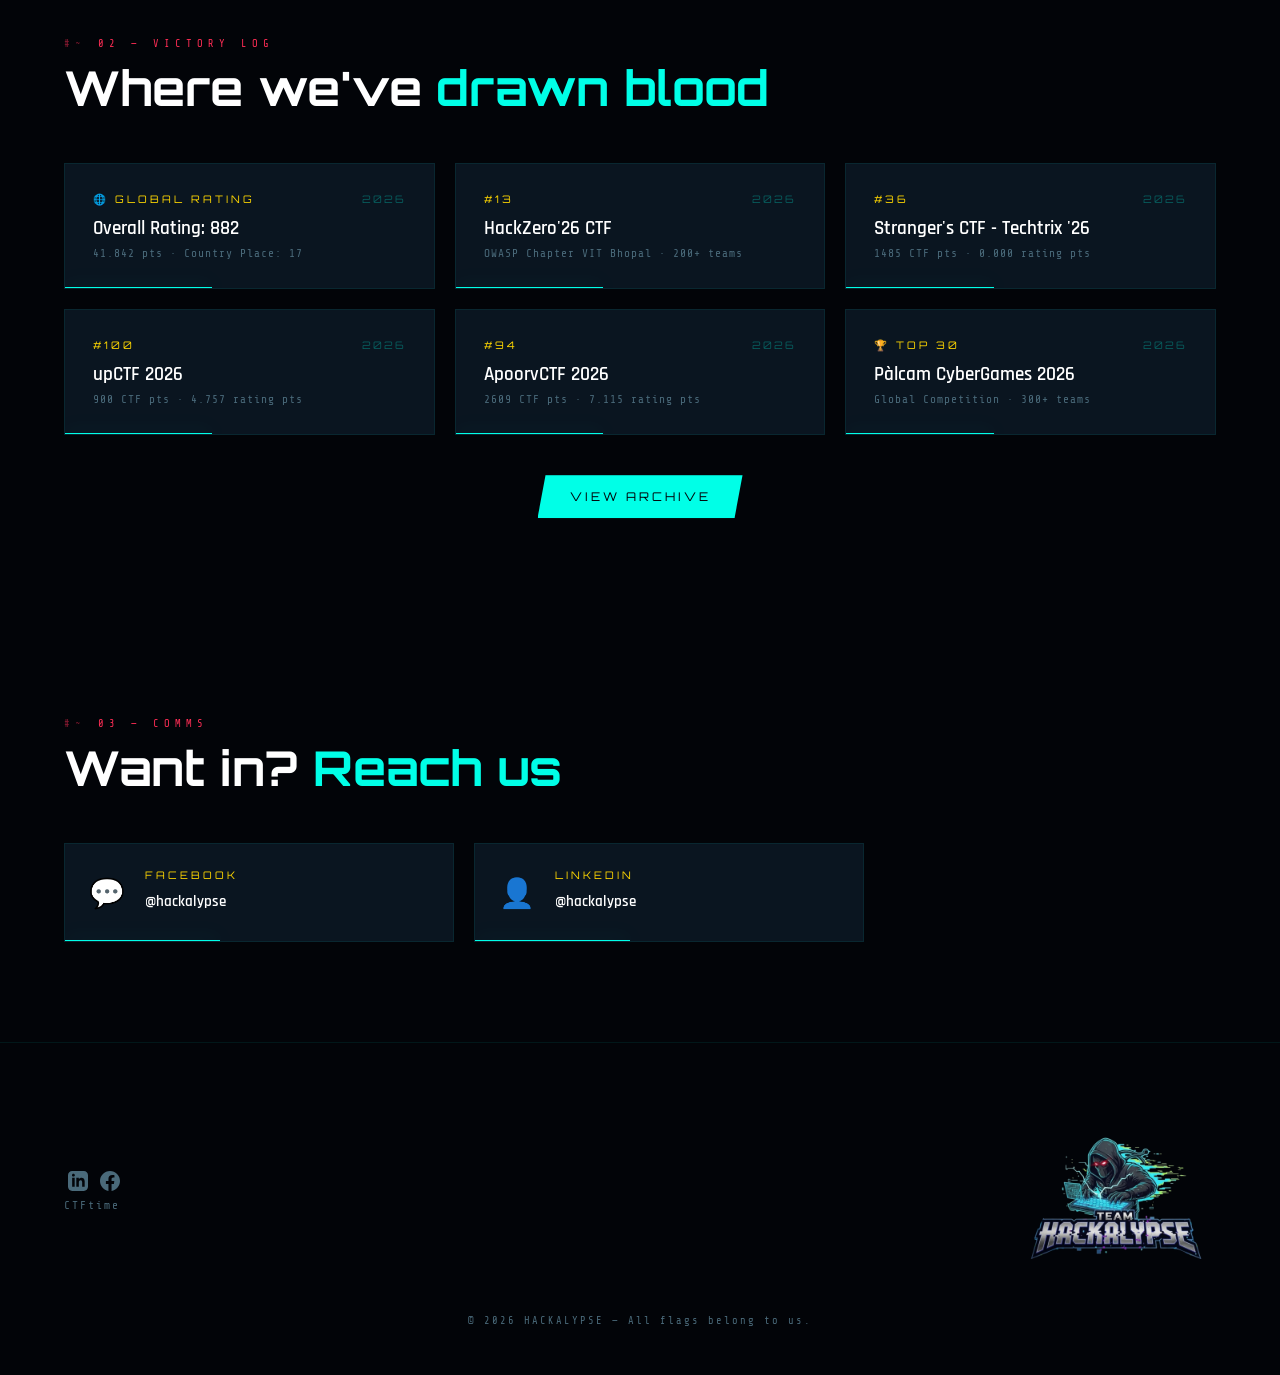
==== commit 5ddc820d: "Update team data and rename "Roster" to "Rosters" in navigation" ====
--- a/index.html
+++ b/index.html
@@ -17,7 +17,7 @@
   <a href="#" class="nav-logo"><img src="./assets/img/logo/logo.png" alt="HACKALYPSE logo" /></a>
   <ul class="nav-links">
     <li><a href="#about">About</a></li>
-    <li><a href="#team">Roster</a></li>
+    <li><a href="#team">Rosters</a></li>
     <li><a href="#achievements">Wins</a></li>
     <li><a href="#contact">Contact</a></li>
   </ul>
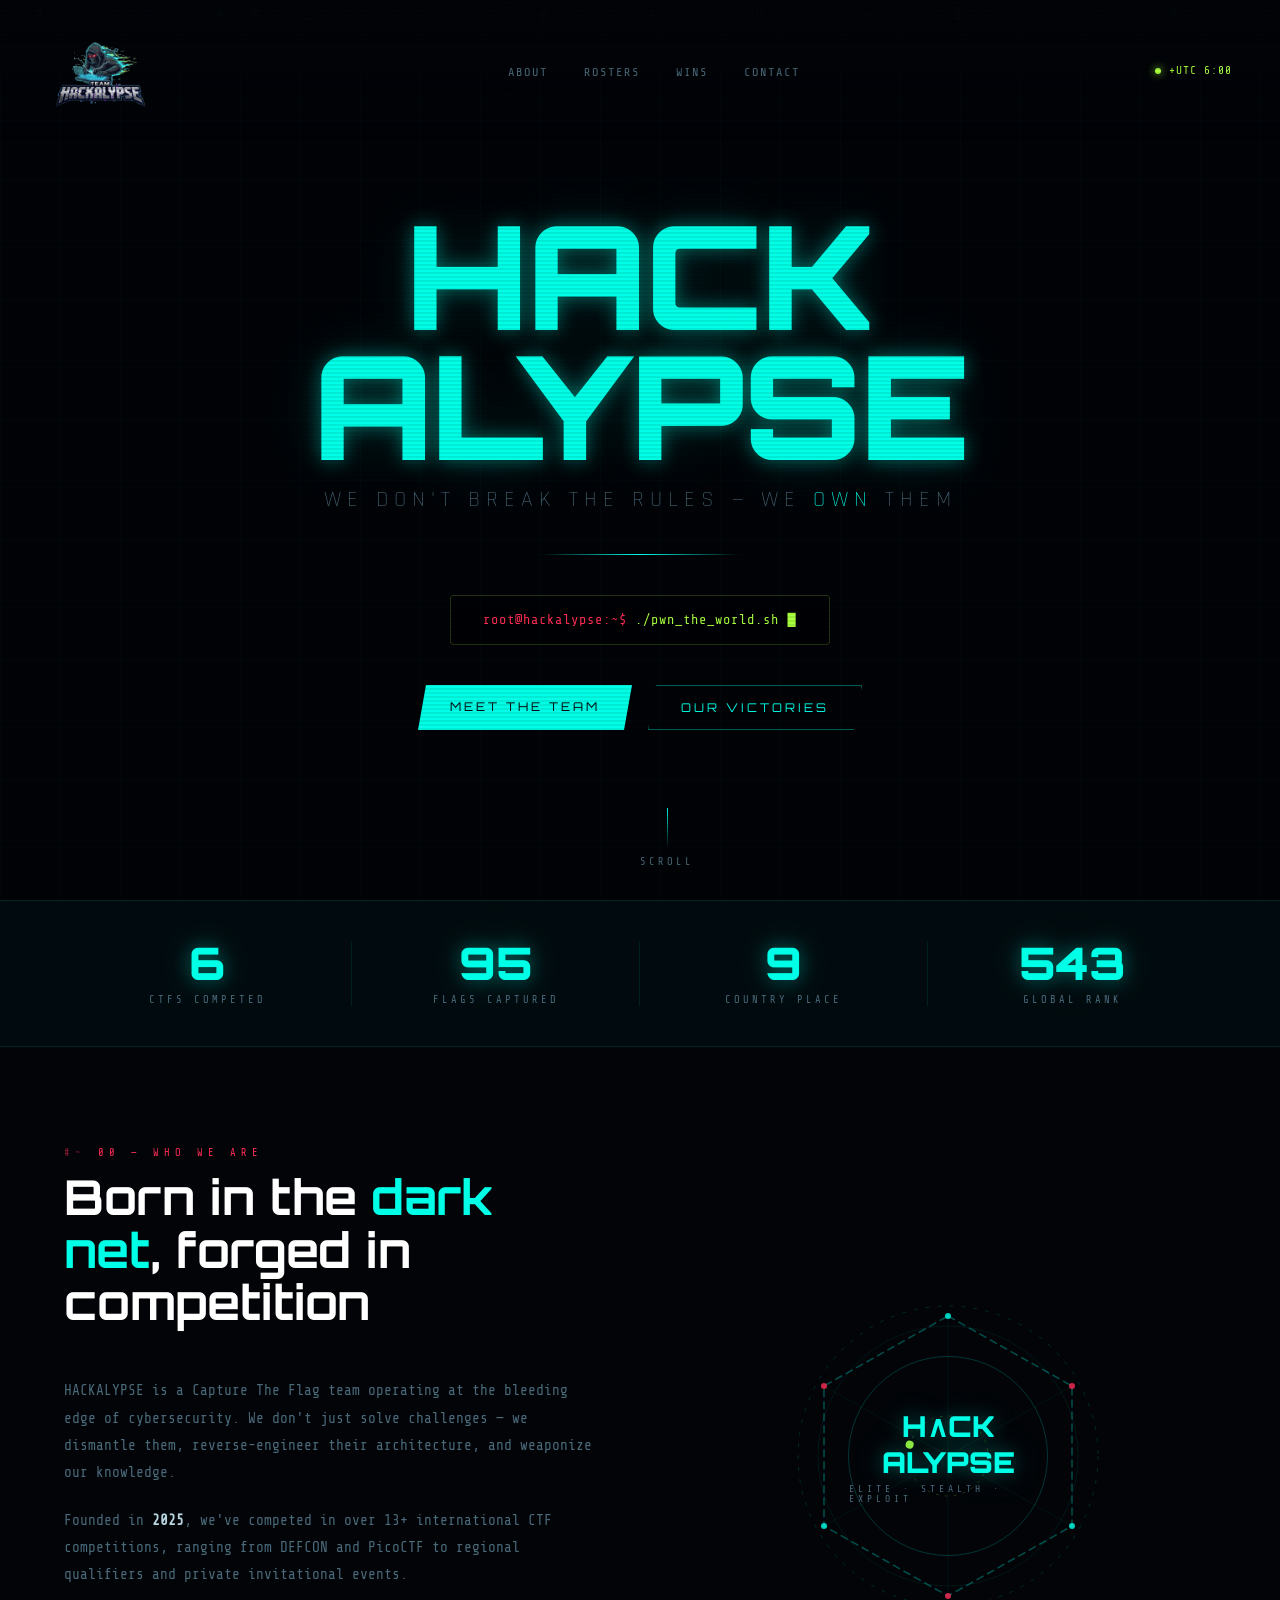
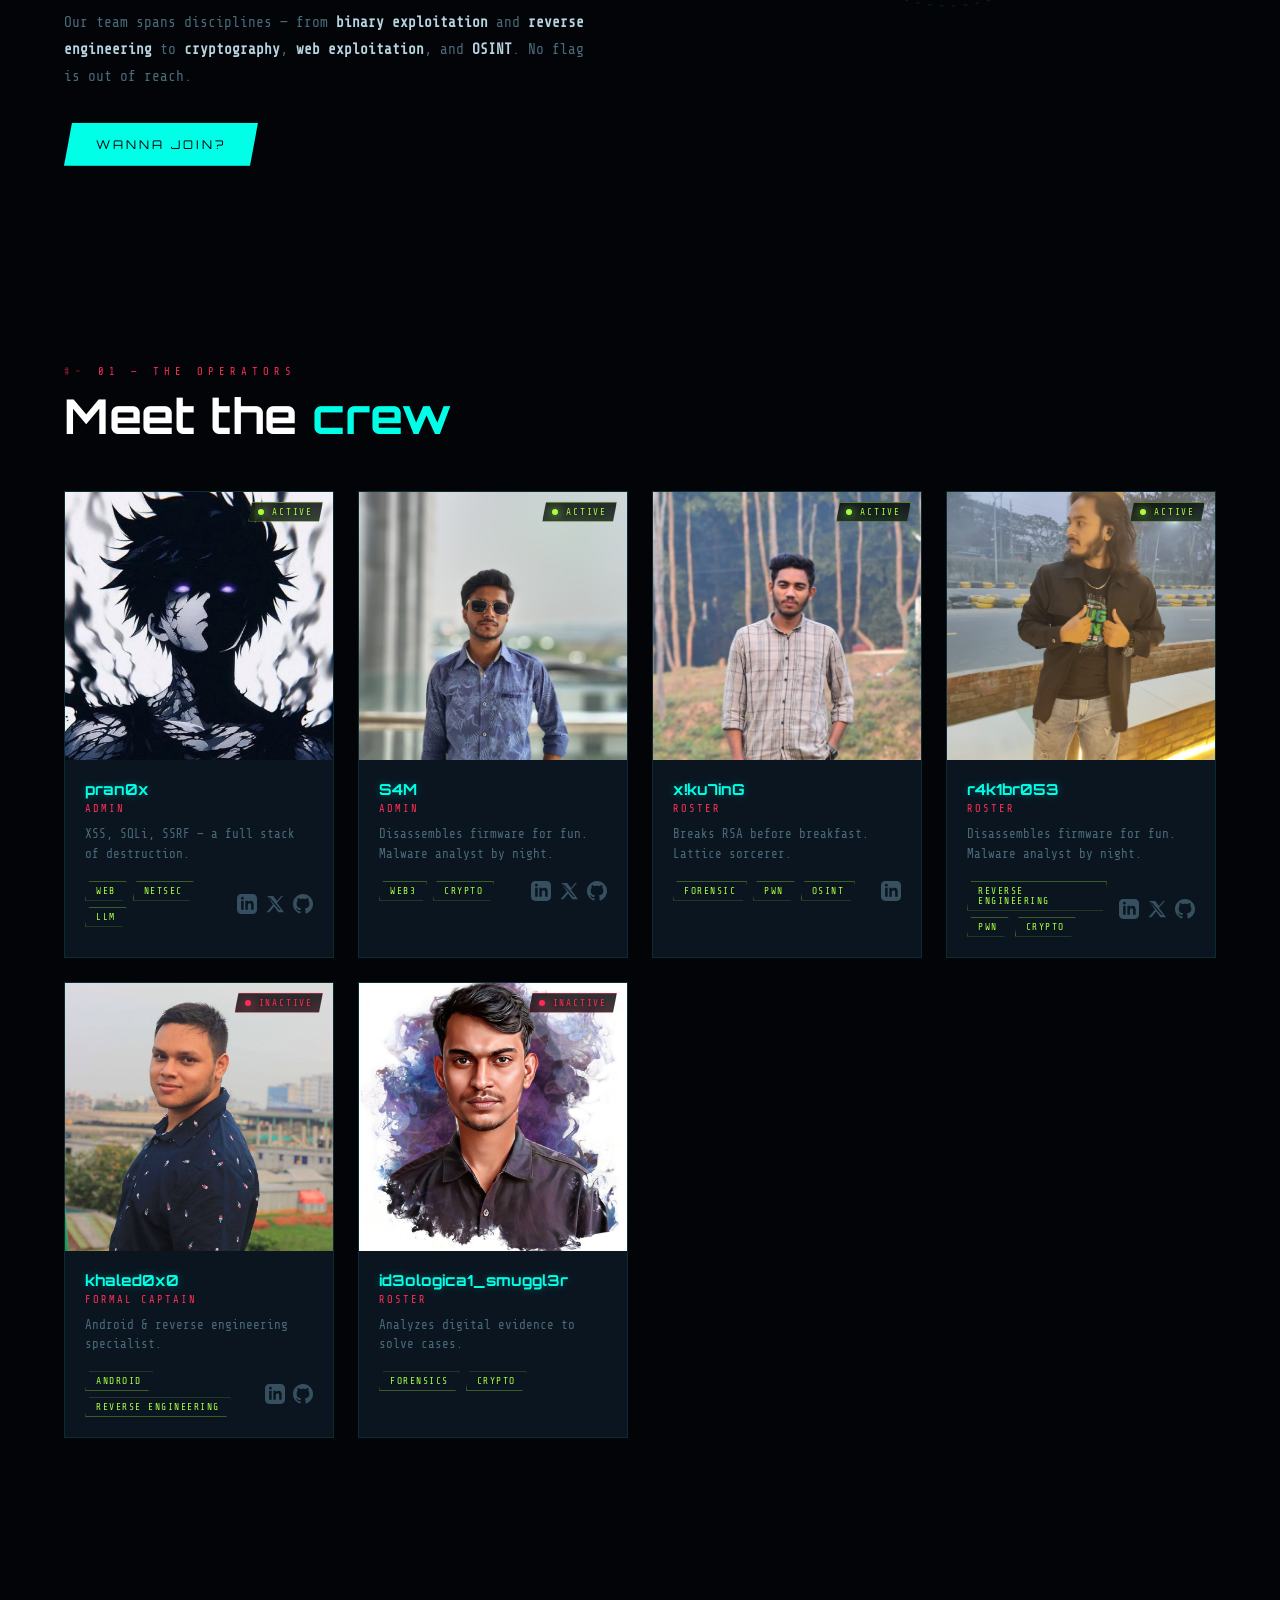
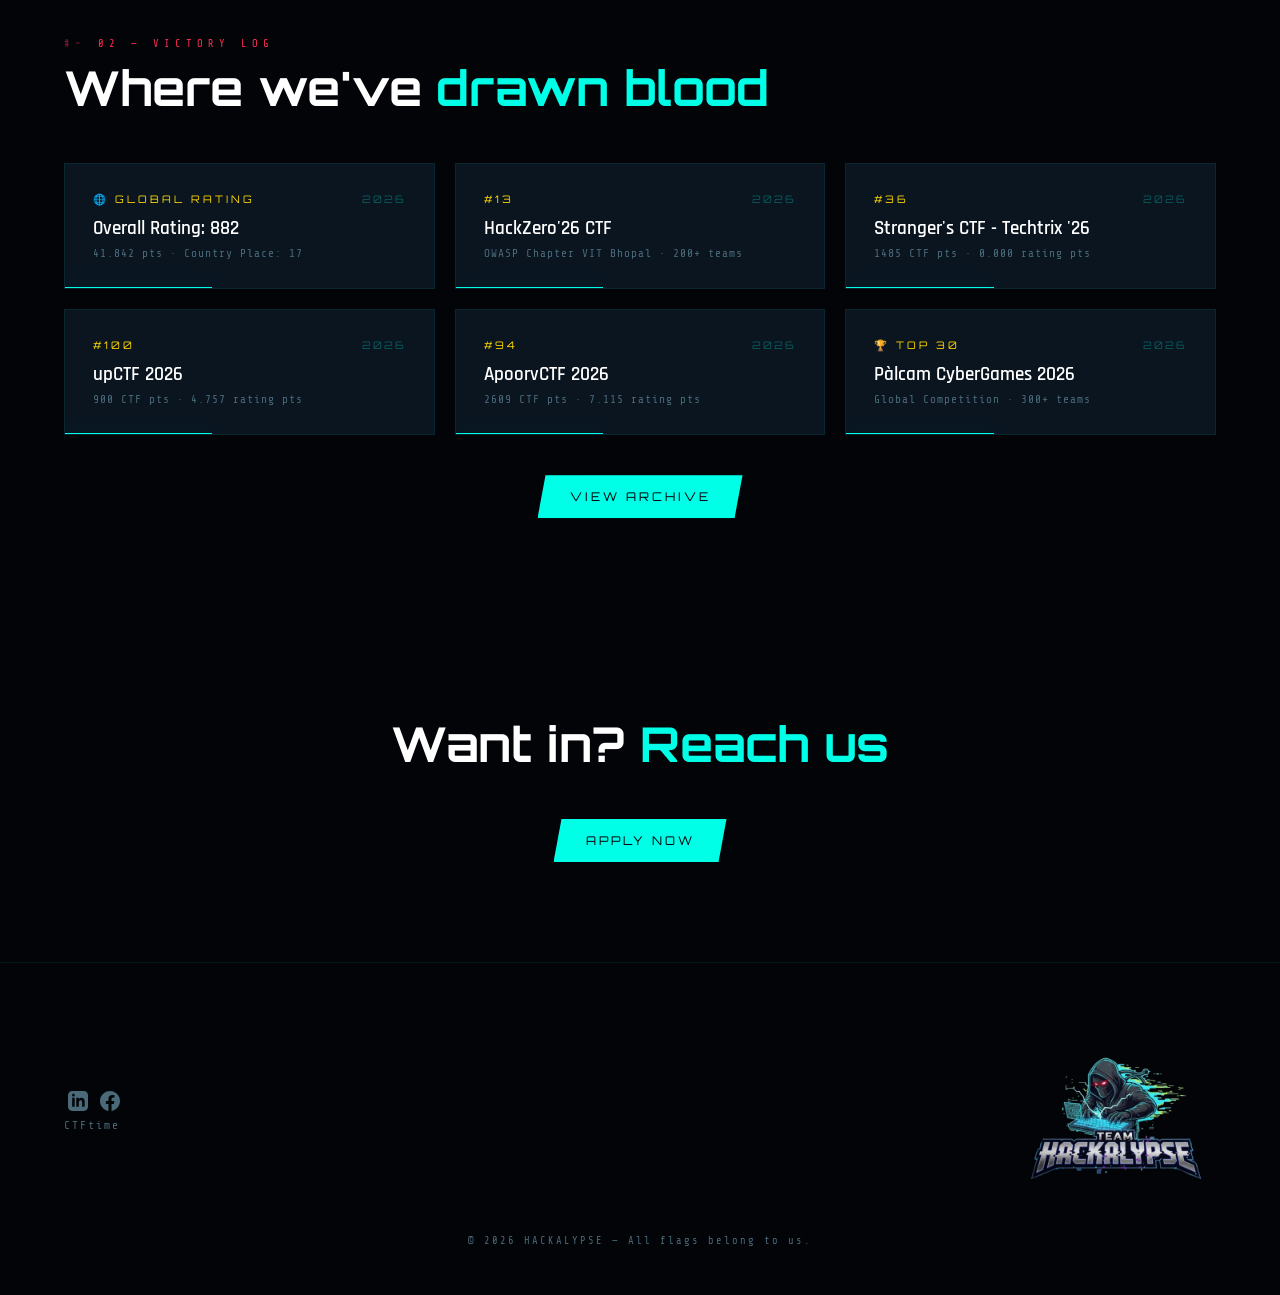
==== commit 1bb80be9: "Refactor code structure for improved readability and maintainability Co-authored-by: Copilot <copilo" ====
--- a/index.html
+++ b/index.html
@@ -6,6 +6,13 @@
 <title>HACKALYPSE — CTF Team</title>
 <link href="https://fonts.googleapis.com/css2?family=Orbitron:wght@400;700;900&family=Share+Tech+Mono&family=Rajdhani:wght@300;400;600&display=swap" rel="stylesheet">
 <link rel="stylesheet" href="./assets/style.css">
+<!-- Favicon -->
+<link rel="icon" type="image/x-icon" href="./assets/favicon/favicon.ico">
+<link rel="icon" type="image/svg+xml" href="./assets/favicon/favicon.svg">
+<link rel="apple-touch-icon" href="./assets/favicon/apple-touch-icon.png">
+<link rel="icon" type="image/png" sizes="96x96" href="./assets/favicon/favicon-96x96.png">
+<link rel="manifest" href="./assets/favicon/site.webmanifest">
+<meta name="theme-color" content="#0a0e27">
 </head>
 <body>
 
@@ -171,16 +178,16 @@
 
 <!-- CONTACT -->
 <section id="contact">
-  <div class="section-tag">03 — Comms</div>
-  <h2 class="section-title">Want in? <span>Reach us</span></h2>
-  <div style="display:grid;grid-template-columns:repeat(auto-fit,minmax(260px,1fr));gap:20px;max-width:800px;">
+  <!-- <div class="section-tag">03 — Comms</div> -->
+  <h2 class="section-title" style="text-align: center;">Want in? <span>Reach us</span></h2>
+  <!-- <div style="display:grid;grid-template-columns:repeat(auto-fit,minmax(260px,1fr));gap:20px;max-width:800px;">
     <div class="achieve-card" style="display:flex;align-items:center;gap:20px;padding:24px;">
       <div style="font-size:1.8rem;">💬</div>
       <div>
         <div class="achieve-rank">Facebook</div>
         <div class="achieve-name" style="font-size:0.95rem;">@hackalypse</div>
       </div>
-    </div>
+    </div> -->
     <!-- <div class="achieve-card" style="display:flex;align-items:center;gap:20px;padding:24px;">
       <div style="font-size:1.8rem;">🐙</div>
       <div>
@@ -188,13 +195,13 @@
         <div class="achieve-name" style="font-size:0.95rem;">@hackalypse</div>
       </div>
     </div> -->
-    <div class="achieve-card" style="display:flex;align-items:center;gap:20px;padding:24px;">
+    <!-- <div class="achieve-card" style="display:flex;align-items:center;gap:20px;padding:24px;">
       <div style="font-size:1.8rem;">👤</div>
       <div>
         <div class="achieve-rank">LinkedIn</div>
         <div class="achieve-name" style="font-size:0.95rem;">@hackalypse</div>
       </div>
-    </div>
+    </div> -->
     <!-- <div class="achieve-card" style="display:flex;align-items:center;gap:20px;padding:24px;">
       <div style="font-size:1.8rem;">📧</div>
       <div>
@@ -202,6 +209,9 @@
         <div class="achieve-name" style="font-size:0.95rem;">team@hackalypse.live</div>
       </div>
     </div> -->
+  <!-- </div> -->
+  <div style="display:flex;justify-content:center;margin-top:40px;">
+    <a href="https://forms.gle/S2zXfdy1dAxCfTTp6" target="_blank" class="btn-primary">Apply NOW</a>
   </div>
 </section>
 
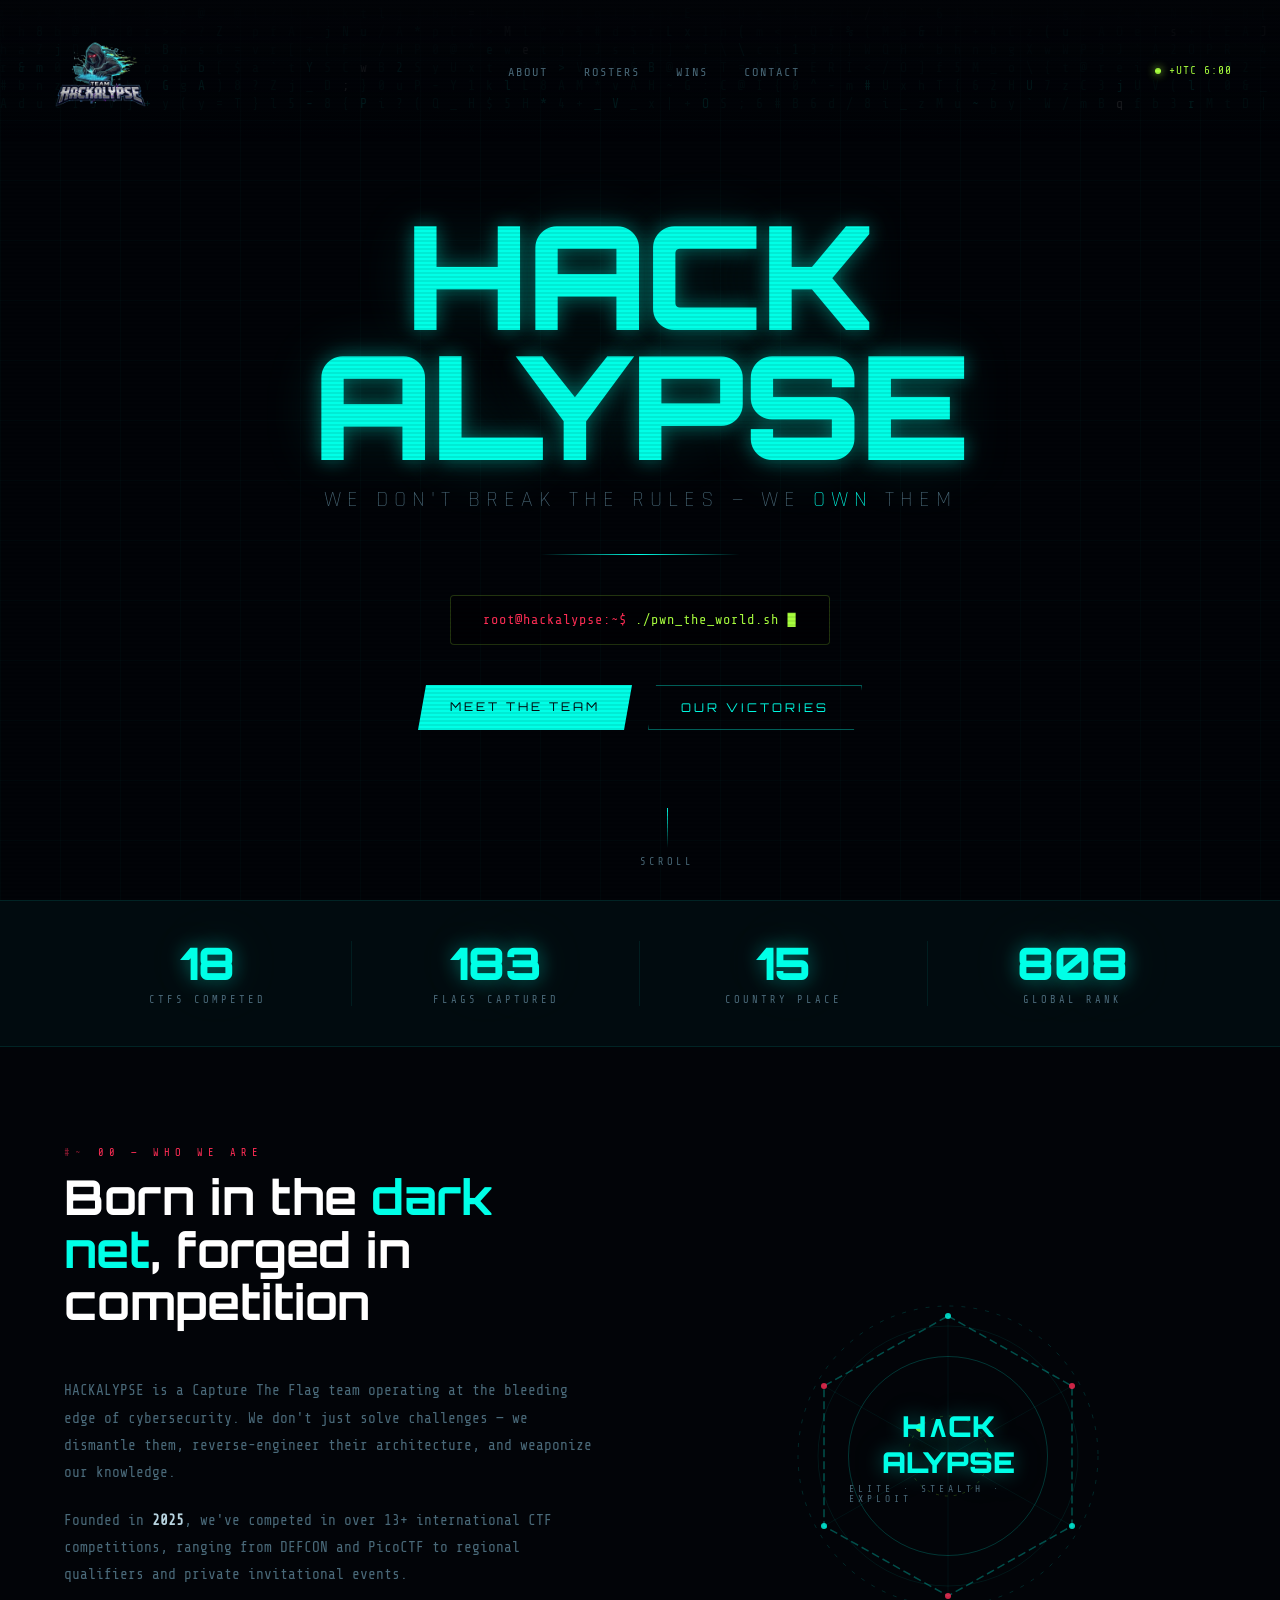
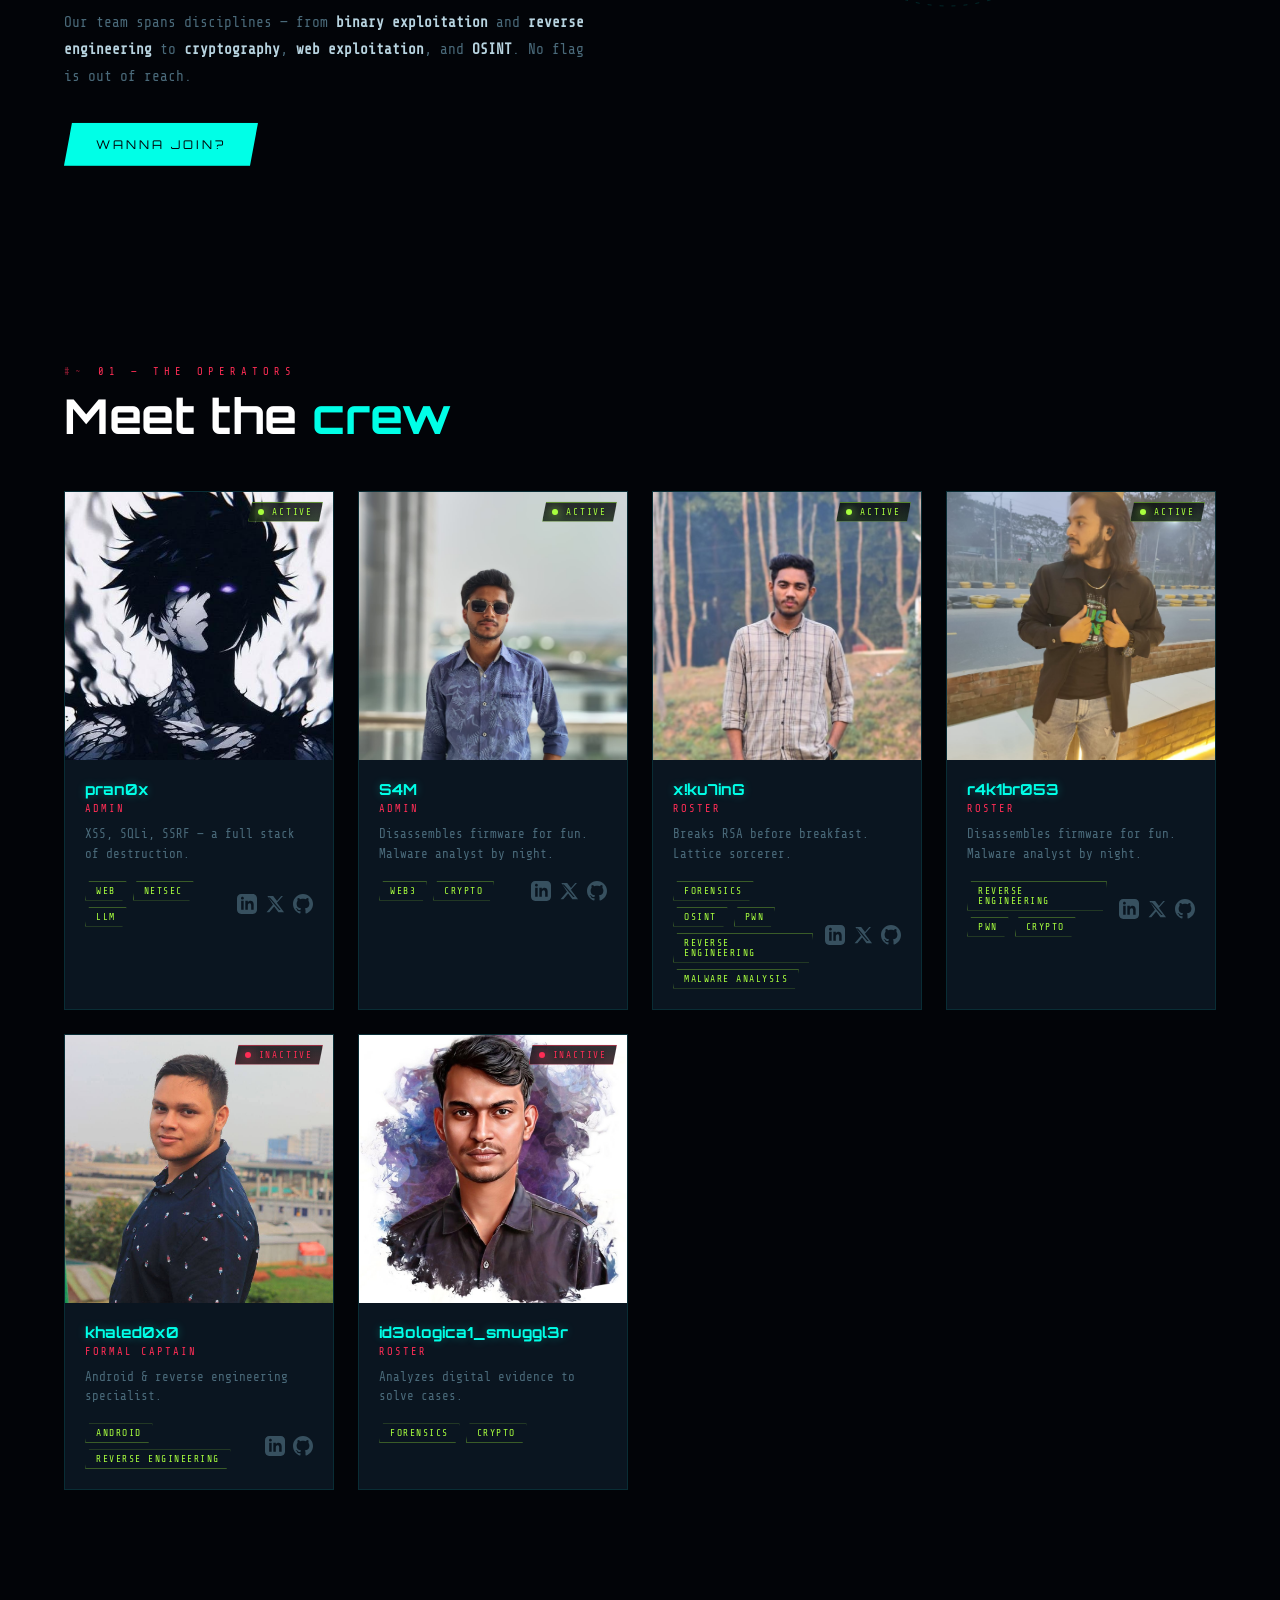
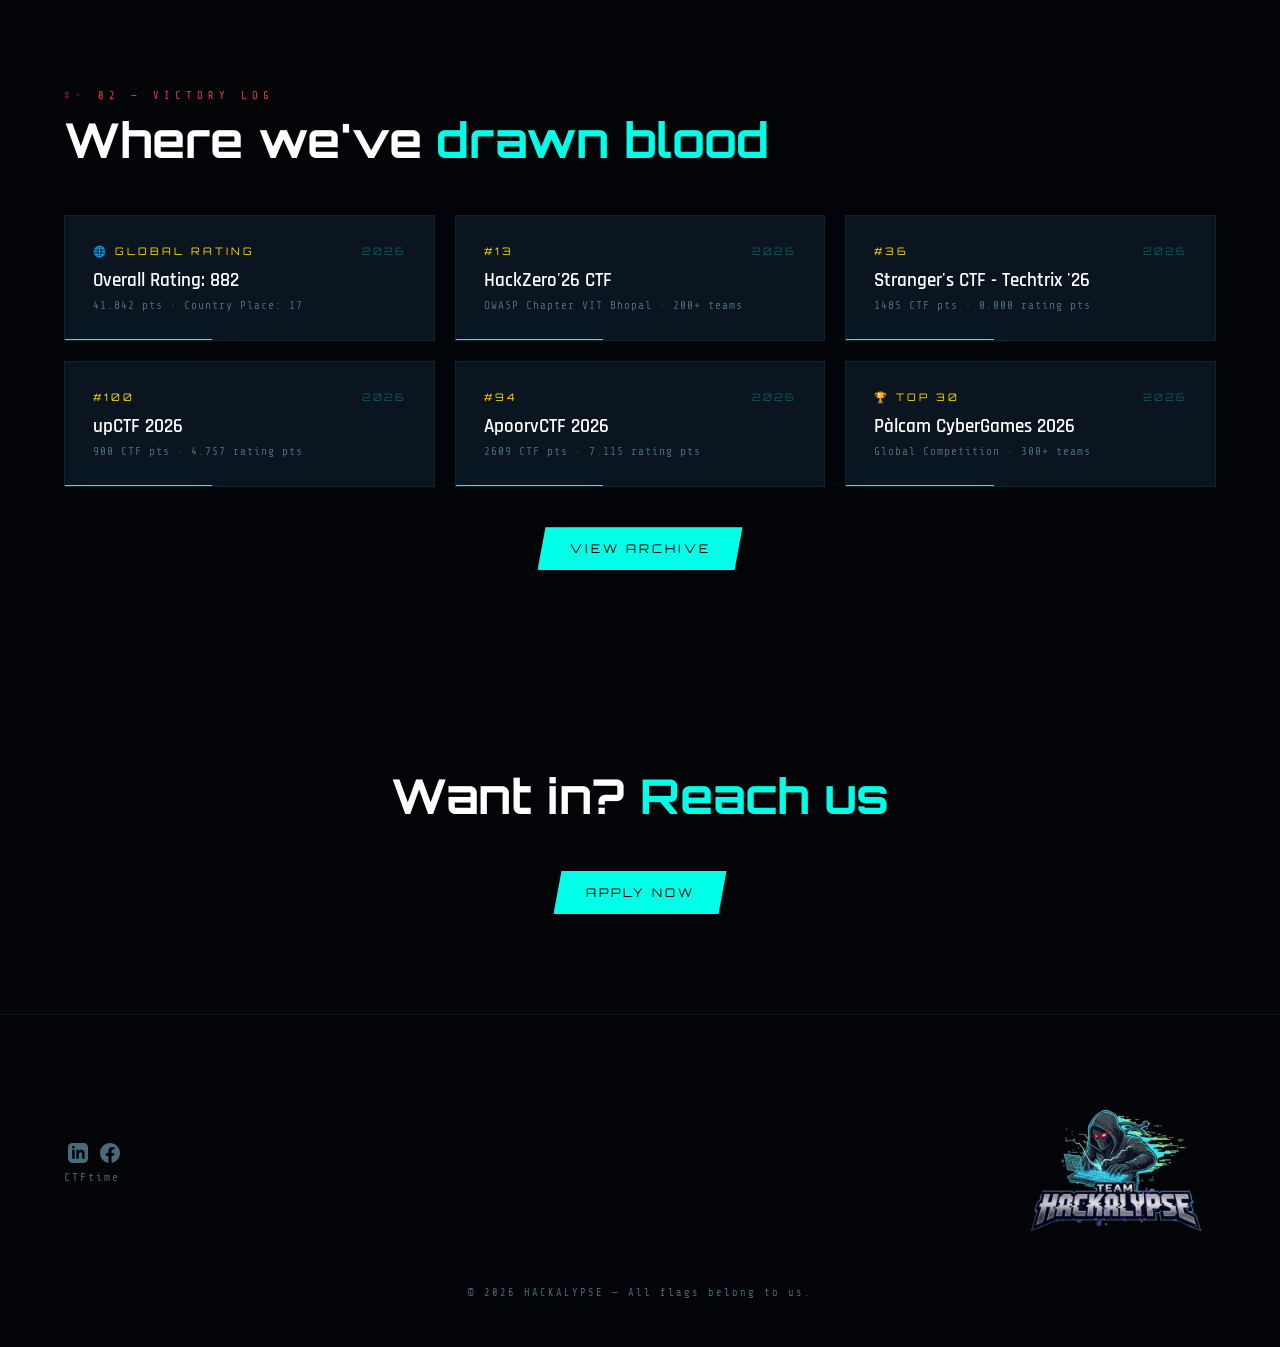
==== commit c8a29c65: "Update team member details and enhance competition statistics" ====
--- a/index.html
+++ b/index.html
@@ -56,15 +56,15 @@
 <!-- STATS -->
 <div class="stats-strip">
   <div class="stat-item">
-    <div class="stat-number" data-target="10">10+</div>
+    <div class="stat-number" data-target="20">20</div>
     <div class="stat-label">CTFs Competed</div>
   </div>
   <div class="stat-item">
-    <div class="stat-number" data-target="150">150+</div>
+    <div class="stat-number" data-target="200">200+</div>
     <div class="stat-label">Flags Captured</div>
   </div>
   <div class="stat-item">
-    <div class="stat-number" data-target="15">15</div>
+    <div class="stat-number" data-target="17">17</div>
     <div class="stat-label">Country Place</div>
   </div>
   <div class="stat-item">
